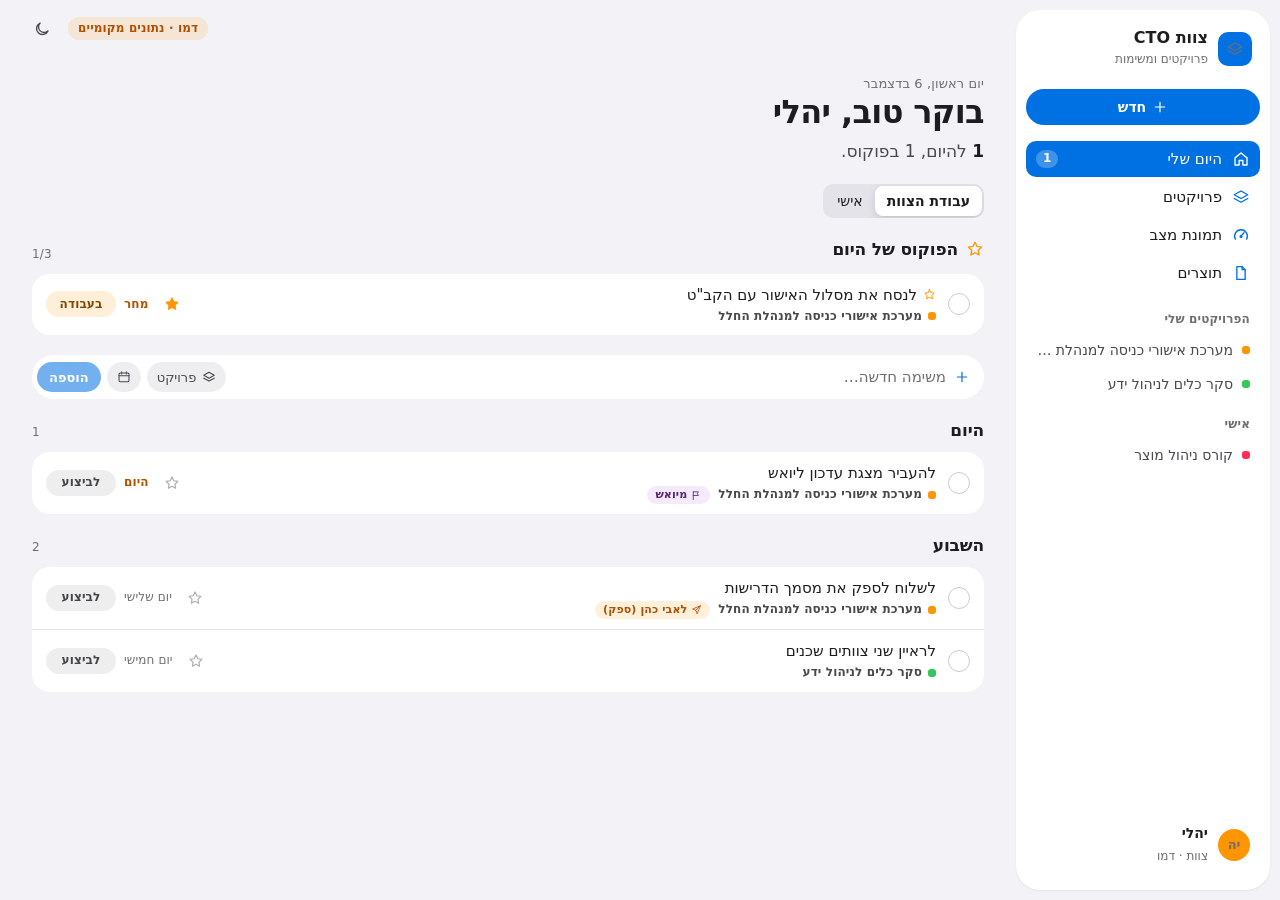
==== m/index.html @ 6bd9a93c "A manual version for the team at /m/: today, projects with an ID card, the commander's picture, outp" ====
<!doctype html>
<html lang="he" dir="rtl">
<head>
  <meta charset="utf-8" />
  <meta name="viewport" content="width=device-width, initial-scale=1, viewport-fit=cover" />
  <title>צוות CTO · פרויקטים</title>
  <meta name="description" content="ניהול הפרויקטים והמשימות של הצוות: היום שלי, תעודת זהות לכל פרויקט, תמונת מצב למפקד ותוצרים." />
  <meta name="theme-color" content="#f2f2f7" media="(prefers-color-scheme: light)" />
  <meta name="theme-color" content="#000000" media="(prefers-color-scheme: dark)" />
  <meta name="color-scheme" content="light dark" />
  <meta name="robots" content="noindex" />
  <script src="/app/theme.js"></script>
  <link rel="icon" href="/icons/icon.svg" type="image/svg+xml" />
  <link rel="stylesheet" href="/app/styles.css" />
  <link rel="stylesheet" href="/next/next.css" />
  <link rel="stylesheet" href="/m/m.css" />
  <script type="importmap">
    { "imports": { "preact": "/app/lib/preact.js", "preact/hooks": "/app/lib/hooks.js", "htm": "/app/lib/htm.js" } }
  </script>
</head>
<body>
  <div id="app"><div class="boot"><span class="spinner"></span>טוען…</div></div>
  <noscript>צריך להפעיל JavaScript.</noscript>
  <script type="module" src="/m/main.js"></script>
</body>
</html>
---- app/styles.css ----
/* Layout: a floating sidebar (RTL) and a content column on desktop; a large title, a glass tab bar and a + button on
   phones. Look and motion follow Apple's design principles (CLAUDE.md): the system font, grouped surfaces, glass for the
   chrome that content scrolls under, tinted status capsules, and springs from app/motion.js. */
:root {
  --bg: #f2f2f7;
  --surface: #ffffff;
  --surface-2: #f2f2f7;
  --well: #e8e8ed;
  --fill: rgba(118, 118, 128, 0.12);
  --fill-2: rgba(118, 118, 128, 0.2);
  --hover: rgba(118, 118, 128, 0.1);
  --press: rgba(118, 118, 128, 0.2);
  --line: rgba(60, 60, 67, 0.13);
  --line-strong: rgba(60, 60, 67, 0.26);
  --sep: rgba(60, 60, 67, 0.22);
  --fg: #1d1d1f;
  --fg-2: #48484d;
  --fg-3: #6e6e73;
  --accent: #0071e3;
  --accent-2: #0066cc;
  --accent-soft: rgba(0, 113, 227, 0.11);
  --on-accent: #ffffff;
  --thumb: #ffffff;
  --s-todo: #8e8e93;
  --s-progress: #ff9500;
  --s-waiting: #af52de;
  --s-blocked: #ff3b30;
  --s-done: #34c759;
  --p-high: #ff3b30;
  --p-medium: #ff9500;
  --p-low: #aeaeb2;
  --h-on: #34c759;
  --h-risk: #ff9500;
  --h-off: #ff3b30;
  --bad: #d70015;
  --bad-bg: rgba(255, 59, 48, 0.12);
  --warn: #b25000;
  --warn-bg: rgba(255, 149, 0, 0.14);
  --ok: #248a3d;
  --ok-bg: rgba(52, 199, 89, 0.14);
  --wait-bg: rgba(175, 82, 222, 0.12);
  --ink: 60%; /* how much of a status colour its text keeps on a light tint; the rest is black, for contrast */
  --glass: rgba(255, 255, 255, 0.72);
  --glass-thick: rgba(250, 250, 252, 0.9); /* menus and toasts: text sits on it, so it is thicker */
  --glass-edge: rgba(255, 255, 255, 0.7);
  --scrim-color: rgba(0, 0, 0, 0.3);
  --shadow-sm: 0 0.5px 1px rgba(0, 0, 0, 0.05), 0 1px 3px rgba(0, 0, 0, 0.04);
  --shadow: 0 1px 2px rgba(0, 0, 0, 0.04), 0 6px 20px rgba(0, 0, 0, 0.07);
  --shadow-lg: 0 18px 50px rgba(0, 0, 0, 0.18), 0 2px 8px rgba(0, 0, 0, 0.06);
  --r: 12px;
  --r-sm: 10px;
  --r-card: 18px;
  --r-sheet: 28px;
  --f-ui: system-ui, -apple-system, BlinkMacSystemFont, "Segoe UI", "Noto Sans Hebrew", "Arial Hebrew", Roboto, "Helvetica Neue", Arial, sans-serif;
  --f-display: var(--f-ui);
  /* Springs for CSS transitions no finger is holding: damping 1, response 0.3 (settles in 0.44s), and damping 0.72. */
  --spring: linear(0, 0.035, 0.116, 0.217, 0.324, 0.426, 0.52, 0.603, 0.675, 0.736, 0.786, 0.828, 0.863, 0.891, 0.913, 0.931, 0.946, 0.958, 0.967, 0.974, 0.98, 0.984, 0.988, 0.99, 0.993, 0.994, 0.996, 0.997, 0.997, 0.998, 0.998, 0.999, 1);
  --spring-bounce: linear(0, 0.026, 0.091, 0.181, 0.284, 0.392, 0.498, 0.597, 0.687, 0.765, 0.832, 0.888, 0.933, 0.968, 0.994, 1.013, 1.026, 1.034, 1.037, 1.038, 1.037, 1.035, 1.031, 1.027, 1.023, 1.019, 1.015, 1.012, 1.009, 1.006, 1.004, 1.002, 1.001, 1, 0.999, 0.999, 0.999, 0.999, 0.999, 0.999, 1);
  --side-w: 264px;
  --tab-h: 62px;
  color-scheme: light;
}
:root[data-theme="dark"] {
  --bg: #000000;
  --surface: #1c1c1e;
  --surface-2: #2c2c2e;
  --well: #121214;
  --fill: rgba(118, 118, 128, 0.24);
  --fill-2: rgba(118, 118, 128, 0.36);
  --hover: rgba(118, 118, 128, 0.18);
  --press: rgba(118, 118, 128, 0.32);
  --line: rgba(84, 84, 88, 0.4);
  --line-strong: rgba(84, 84, 88, 0.7);
  --sep: rgba(84, 84, 88, 0.6);
  --fg: #f5f5f7;
  --fg-2: #d1d1d6;
  --fg-3: #98989d;
  --accent: #0a84ff;
  --accent-2: #4da3ff;
  --accent-soft: rgba(10, 132, 255, 0.2);
  --on-accent: #ffffff;
  --thumb: #636366;
  --s-todo: #98989d;
  --s-progress: #ff9f0a;
  --s-waiting: #bf5af2;
  --s-blocked: #ff453a;
  --s-done: #30d158;
  --p-high: #ff453a;
  --p-medium: #ff9f0a;
  --p-low: #636366;
  --h-on: #30d158;
  --h-risk: #ff9f0a;
  --h-off: #ff453a;
  --bad: #ff6961;
  --bad-bg: rgba(255, 69, 58, 0.2);
  --warn: #ffb340;
  --warn-bg: rgba(255, 159, 10, 0.18);
  --ok: #30d158;
  --ok-bg: rgba(48, 209, 88, 0.16);
  --wait-bg: rgba(191, 90, 242, 0.2);
  --ink: 100%;
  --glass: rgba(36, 36, 38, 0.7);
  --glass-thick: rgba(44, 44, 46, 0.9);
  --glass-edge: rgba(255, 255, 255, 0.1);
  --scrim-color: rgba(0, 0, 0, 0.5);
  --shadow-sm: 0 1px 2px rgba(0, 0, 0, 0.5);
  --shadow: 0 1px 2px rgba(0, 0, 0, 0.5), 0 8px 24px rgba(0, 0, 0, 0.4);
  --shadow-lg: 0 18px 56px rgba(0, 0, 0, 0.6), 0 0 0 0.5px rgba(255, 255, 255, 0.1);
  color-scheme: dark;
}

* { box-sizing: border-box; }
html, body { margin: 0; }
html { -webkit-text-size-adjust: 100%; text-size-adjust: 100%; touch-action: manipulation; }
body {
  background: var(--bg);
  color: var(--fg);
  font-family: var(--f-ui);
  font-size: 0.9375rem;
  line-height: 1.47;
  -webkit-font-smoothing: antialiased;
  -moz-osx-font-smoothing: grayscale;
  -webkit-tap-highlight-color: transparent;
}
button, input, select, textarea { font: inherit; color: inherit; }
button { cursor: pointer; background: none; border: 0; padding: 0; }
button:disabled { cursor: default; opacity: 0.55; }
a { color: var(--accent); text-decoration: none; }
:focus-visible { outline: 3px solid color-mix(in srgb, var(--accent) 55%, transparent); outline-offset: 1px; }
/* Type: weight, size and leading as a set. Large text tracks tighter and sits on tighter leading. */
h1, h2, h3 { font-family: var(--f-display); margin: 0; text-wrap: balance; }
h1 { font-size: 2rem; font-weight: 700; line-height: 1.12; letter-spacing: -0.02em; }
h2 { font-size: 1.0625rem; font-weight: 600; line-height: 1.3; letter-spacing: -0.01em; }
h3 { font-size: 0.9375rem; font-weight: 600; line-height: 1.35; }
.ic { flex: none; }
.muted { color: var(--fg-3); }
.small { font-size: 0.75rem; }
.grow { flex: 1 1 auto; }
.sr { position: absolute; width: 1px; height: 1px; overflow: hidden; clip: rect(0 0 0 0); }
.link { color: var(--accent); font-size: 0.8125rem; font-weight: 500; }
@media (hover: hover) { .link:hover { text-decoration: underline; } }
.eyebrow { margin: 0 0 2px; color: var(--fg-3); font-size: 0.8125rem; }
.sub { margin: 4px 0 0; color: var(--fg-2); max-width: 62ch; }
.none { color: var(--fg-3); margin: 6px 0 14px; font-size: 0.875rem; }
.count { font-size: 0.75rem; font-weight: 600; color: var(--fg-3); background: var(--fill); border: 0; border-radius: 999px; padding: 0 8px; line-height: 20px; font-variant-numeric: tabular-nums; }
.dot { width: 9px; height: 9px; border-radius: 50%; display: inline-block; flex: none; }
.badge { font-size: 0.75rem; font-weight: 600; border-radius: 999px; padding: 1px 8px; white-space: nowrap; }
.badge.bad { color: var(--bad); background: var(--bad-bg); }
.badge.warn { color: var(--warn); background: var(--warn-bg); }
.chip { font-size: 0.75rem; border-radius: 20px; padding: 2px 10px; background: var(--accent-soft); color: var(--accent-2); font-weight: 500; }
.chip.warn { background: var(--bad-bg); color: var(--bad); }

/* buttons & inputs: capsules and filled fields rather than outlines */
.btn { display: inline-flex; align-items: center; justify-content: center; gap: 6px; min-height: 36px; padding: 0 16px; border-radius: 999px;
  border: 0; background: var(--fill); color: var(--fg); font-weight: 500; font-size: 0.875rem; white-space: nowrap; }
@media (hover: hover) { .btn:hover:not(:disabled) { background: var(--fill-2); } }
.btn.sm { min-height: 30px; padding: 0 12px; font-size: 0.8125rem; }
.btn.block { width: 100%; }
.btn-primary { background: var(--accent); color: var(--on-accent); font-weight: 600; }
@media (hover: hover) { .btn-primary:hover:not(:disabled) { background: color-mix(in srgb, var(--accent) 86%, black); } }
.btn.danger { color: var(--bad); }
.icon-btn { width: 36px; height: 36px; border-radius: 999px; display: inline-grid; place-items: center; color: var(--fg-2); position: relative; flex: none; }
@media (hover: hover) { .icon-btn:hover { background: var(--hover); color: var(--fg); } }
.icon-btn.sm { width: 26px; height: 26px; }
.input { width: 100%; height: 40px; border: 1px solid transparent; border-radius: var(--r-sm); background: var(--fill); padding: 0 12px;
  transition: background-color 0.2s, border-color 0.2s, box-shadow 0.2s; }
.input::placeholder { color: var(--fg-3); }
.input:focus { outline: none; background: var(--surface); border-color: var(--accent); box-shadow: 0 0 0 4px var(--accent-soft); }
select.input { padding-inline-end: 8px; }
.lbl { display: block; font-size: 0.8125rem; font-weight: 600; color: var(--fg-2); margin: 14px 0 6px; }
.form { display: flex; flex-direction: column; }
.form .input + .input { margin-top: 8px; }
.form-actions { display: flex; gap: 8px; margin-top: 18px; flex-wrap: wrap; }
.err { color: var(--bad); font-size: 0.875rem; margin: 10px 0 0; }

/* boot & auth */
.boot { min-height: 100vh; display: grid; place-items: center; color: var(--fg-3); gap: 12px; align-content: center; }
.spinner { width: 26px; height: 26px; border-radius: 50%; border: 3px solid var(--line); border-top-color: var(--accent); animation: spin 0.8s linear infinite; }
@keyframes spin { to { transform: rotate(360deg); } }
.auth { min-height: 100vh; display: grid; place-items: center; padding: 24px 16px; }
.auth-card { width: 100%; max-width: 440px; background: var(--surface); border: 0; border-radius: 26px; padding: 30px; box-shadow: var(--shadow); }
.auth-card h1 { font-size: 1.375rem; margin-top: 22px; }
.auth-card .btn.block { margin-top: 18px; height: 42px; }
.brand-lg { display: flex; gap: 12px; align-items: center; }
.brand-lg strong { display: block; font-family: var(--f-display); font-size: 1.125rem; }
.brand-lg span { color: var(--fg-3); font-size: 0.8125rem; }
.logo { display: inline-flex; flex: none; }
.pick-grid { display: grid; grid-template-columns: repeat(2, minmax(0, 1fr)); gap: 10px; margin-top: 18px; }
.pick { display: flex; flex-direction: column; align-items: center; gap: 6px; padding: 18px 10px; border: 1px solid transparent; border-radius: 18px; background: var(--fill); }
@media (hover: hover) { .pick:hover:not(:disabled) { border-color: var(--accent); background: var(--accent-soft); } }
.pick strong { font-size: 1rem; }
.pick span { color: var(--fg-3); font-size: 0.8125rem; }

/* avatar */
.avatar { display: inline-grid; place-items: center; border-radius: 50%; color: #fff; font-weight: 600; flex: none; line-height: 1; font-family: var(--f-display); }
.avatar[data-empty] { border: 1.5px dashed var(--line-strong); }

/* shell */
.shell { min-height: 100vh; display: grid; grid-template-columns: var(--side-w) minmax(0, 1fr); }
/* The sidebar floats as an inset panel, like a macOS sidebar; the selected row takes the accent. */
.sidebar { position: sticky; top: 10px; height: calc(100vh - 20px); margin: 10px; margin-inline-end: 0; overflow-y: auto; background: var(--surface);
  border-radius: 24px; box-shadow: var(--shadow-sm); display: flex; flex-direction: column; padding: 14px 10px; gap: 6px; scrollbar-width: none; }
.sidebar::-webkit-scrollbar { display: none; }
.brand { display: flex; gap: 10px; align-items: center; padding: 4px 8px 14px; }
.brand strong { display: block; font-family: var(--f-display); font-size: 1rem; line-height: 1.2; }
.brand span { font-size: 0.75rem; color: var(--fg-3); }
.new-task { margin-bottom: 10px; }
.side-nav { display: flex; flex-direction: column; gap: 2px; }
.side-link { display: flex; align-items: center; gap: 10px; padding: 7px 10px; border-radius: 10px; color: var(--fg); font-weight: 500; }
.side-link .ic { color: var(--accent); }
@media (hover: hover) { .side-link:hover { background: var(--hover); color: var(--fg); } }
.side-link.on { background: var(--accent); color: #fff; }
.side-link.on .ic { color: #fff; }
.side-link span:not(.side-count) { flex: 1; }
.side-count { font-size: 0.75rem; font-weight: 600; background: var(--fill); color: var(--fg-2); border-radius: 999px; padding: 0 7px; font-variant-numeric: tabular-nums; }
.side-link.on .side-count { background: rgba(255, 255, 255, 0.24); color: #fff; }
.side-projects { margin-top: 14px; display: flex; flex-direction: column; gap: 1px; min-height: 0; }
.side-sub { font-size: 0.75rem; font-weight: 600; color: var(--fg-3); padding: 0 10px 4px; letter-spacing: 0.02em; }
.side-proj { display: flex; align-items: center; gap: 9px; padding: 6px 10px; border-radius: 10px; color: var(--fg-2); font-size: 0.875rem; }
.side-proj span { overflow: hidden; text-overflow: ellipsis; white-space: nowrap; }
.side-proj i { width: 8px; height: 8px; border-radius: 3px; flex: none; }
@media (hover: hover) { .side-proj:hover { background: var(--hover); } }
.side-proj.on { background: var(--fill); color: var(--fg); font-weight: 600; }
.side-me { margin-top: auto; display: flex; align-items: center; gap: 10px; padding: 10px; border-radius: var(--r-card); text-align: start; }
@media (hover: hover) { .side-me:hover { background: var(--hover); } }
.side-me div { flex: 1; min-width: 0; }
.side-me strong { display: block; font-size: 0.875rem; }
.side-me span { font-size: 0.75rem; color: var(--fg-3); }
.main { min-width: 0; display: flex; flex-direction: column; }
/* The top bar is clear at the top of a page and turns to glass once content scrolls under it (main.js sets data-scroll). */
.topbar { position: sticky; top: 0; z-index: 20; display: flex; align-items: center; gap: 8px; height: 58px; padding: 0 24px;
  background: transparent; border-bottom: 0.5px solid transparent; transition: background-color 0.25s, border-color 0.25s; }
html[data-scroll="1"] .topbar, html[data-scroll="2"] .topbar { background: var(--glass); -webkit-backdrop-filter: blur(24px) saturate(180%); backdrop-filter: blur(24px) saturate(180%); border-bottom-color: var(--sep); }
.topbar-title { display: none; align-items: center; gap: 8px; font-family: var(--f-display); font-weight: 600; font-size: 1.0625rem; letter-spacing: -0.01em; }
.search-trigger { display: inline-flex; align-items: center; gap: 8px; height: 36px; width: min(340px, 40vw); padding: 0 12px; border-radius: 10px;
  border: 0; background: var(--fill); color: var(--fg-3); font-size: 0.875rem; }
@media (hover: hover) { .search-trigger:hover { background: var(--fill-2); } }
.bell-n { position: absolute; top: 3px; inset-inline-start: 3px; min-width: 17px; height: 17px; border-radius: 9px; background: var(--s-blocked); color: #fff; font-size: 0.6875rem; font-weight: 700; display: grid; place-items: center; padding: 0 4px; }
.mobile-only { display: none; }
#content { min-width: 0; }
.tabbar, .fab { display: none; }

.page { padding: 8px 32px 72px; max-width: 1240px; width: 100%; margin: 0 auto; display: flex; flex-direction: column; gap: 20px; }
.page-head { display: flex; align-items: flex-end; justify-content: space-between; gap: 16px; flex-wrap: wrap; padding-top: 8px; }
.head-stats { display: flex; gap: 16px; color: var(--fg-2); font-size: 0.875rem; flex-wrap: wrap; }
.head-stats b { font-family: var(--f-display); font-size: 1.0625rem; color: var(--fg); font-variant-numeric: tabular-nums; }
.head-stats .bad b, .head-stats .bad { color: var(--bad); }

/* cards */
.card { background: var(--surface); border: 0; border-radius: var(--r-card); padding: 16px 18px; min-width: 0; }
.card-head { display: flex; align-items: center; justify-content: space-between; margin-bottom: 12px; gap: 8px; }

/* overview */
.kpis { display: grid; grid-template-columns: repeat(4, minmax(0, 1fr)); gap: 12px; }
.kpi { background: var(--surface); border: 0; border-radius: var(--r-card); padding: 14px 16px; display: flex; flex-direction: column; align-items: flex-start; text-align: start; gap: 2px; }
@media (hover: hover) { button.kpi:hover { border-color: var(--line-strong); } }
.kpi-n { font-family: var(--f-display); font-size: 2rem; font-weight: 600; line-height: 1.1; font-variant-numeric: tabular-nums; }
.kpi-l { color: var(--fg-2); font-size: 0.875rem; }
.kpi.bad .kpi-n { color: var(--bad); }
.kpi.warn .kpi-n { color: var(--warn); }
.kpi.ok .kpi-n { color: var(--ok); }
.ov-grid { display: grid; grid-template-columns: repeat(2, minmax(0, 1fr)); gap: 14px; }
.span-2 { grid-column: span 2; }
.load-list { display: flex; flex-direction: column; gap: 4px; }
.load-row { display: flex; gap: 12px; align-items: center; padding: 8px; border-radius: var(--r); color: inherit; }
@media (hover: hover) { .load-row:hover { background: var(--hover); } }
.load-main { flex: 1; min-width: 0; display: flex; flex-direction: column; gap: 6px; }
.load-top { display: flex; gap: 8px; align-items: baseline; flex-wrap: wrap; }
.load-top .muted { font-size: 0.8125rem; }
.load-n { font-family: var(--f-display); font-weight: 600; font-variant-numeric: tabular-nums; min-width: 22px; text-align: end; }
.stack { display: flex; height: 8px; border-radius: 4px; overflow: hidden; background: var(--surface-2); min-width: 6px; gap: 2px; }
.stack i { display: block; height: 100%; }
.mini-list, .activity, .notifs, .search-res { list-style: none; margin: 0; padding: 0; }
.mini-row { width: 100%; display: grid; grid-template-columns: auto minmax(0, 1fr) auto; grid-template-areas: "dot title days" ". meta meta"; column-gap: 10px; row-gap: 1px; align-items: center; text-align: start; padding: 8px; border-radius: var(--r); }
@media (hover: hover) { .mini-row:hover { background: var(--hover); } }
.mini-row .dot { grid-area: dot; }
.mini-title { grid-area: title; font-weight: 500; overflow: hidden; text-overflow: ellipsis; white-space: nowrap; }
.mini-meta { grid-area: meta; font-size: 0.8125rem; color: var(--fg-3); overflow: hidden; text-overflow: ellipsis; white-space: nowrap; }
.days { grid-area: days; font-size: 0.75rem; font-weight: 600; color: var(--fg-3); white-space: nowrap; font-variant-numeric: tabular-nums; }
.days.bad { color: var(--bad); }
.proj-table { display: flex; flex-direction: column; }
.proj-row { display: grid; grid-template-columns: minmax(160px, 1.4fr) auto minmax(120px, 1fr) auto minmax(0, 1.4fr) auto; gap: 14px; align-items: center; padding: 10px 8px; border-radius: var(--r); color: inherit; border-bottom: 1px solid var(--line); }
.proj-row:last-child { border-bottom: 0; }
@media (hover: hover) { .proj-row:hover { background: var(--hover); } }
.proj-name { display: flex; align-items: center; gap: 8px; font-weight: 500; min-width: 0; }
.proj-name i { width: 10px; height: 10px; border-radius: 3px; flex: none; }
.proj-prog { display: flex; align-items: center; gap: 8px; font-size: 0.8125rem; font-variant-numeric: tabular-nums; }
.proj-prog .progress { flex: 1; }
.proj-flags { display: flex; gap: 6px; }
.proj-note { font-size: 0.8125rem; overflow: hidden; text-overflow: ellipsis; white-space: nowrap; min-width: 0; }
.proj-date { font-size: 0.8125rem; white-space: nowrap; }
.act-row { width: 100%; display: flex; gap: 8px; align-items: baseline; text-align: start; padding: 7px 8px; border-radius: var(--r-sm); font-size: 0.875rem; }
@media (hover: hover) { .act-row:hover { background: var(--hover); } }
.act-who { font-weight: 600; white-space: nowrap; }
.act-what { flex: 1; min-width: 0; color: var(--fg-2); overflow: hidden; text-overflow: ellipsis; white-space: nowrap; }
.act-what b { color: var(--fg); font-weight: 500; }
.act-time { font-size: 0.75rem; color: var(--fg-3); white-space: nowrap; }
.st { color: color-mix(in oklab, var(--c) var(--ink), black); font-weight: 600; }

/* status pill & controls */
.pill { background: color-mix(in srgb, var(--c) 15%, transparent); color: color-mix(in oklab, var(--c) var(--ink), black); border-radius: 999px; height: 28px; min-width: 88px; padding: 0 12px; font-weight: 600; font-size: 0.8125rem; white-space: nowrap; flex: none; }
@media (hover: hover) { .pill:hover { background: color-mix(in srgb, var(--c) 24%, transparent); } }
.pill.sm { height: 24px; min-width: 0; font-size: 0.75rem; padding: 0 8px; }
.pill.lg { height: 32px; min-width: 110px; font-size: 0.875rem; }
.owner-btn { display: inline-flex; align-items: center; gap: 6px; padding: 3px 6px 3px 8px; border-radius: 20px; max-width: 150px; }
@media (hover: hover) { .owner-btn:hover { background: var(--hover); } }
.owner-name { font-size: 0.8125rem; overflow: hidden; text-overflow: ellipsis; white-space: nowrap; }
.trow .owner-name, .kcard .owner-name { display: none; }
.prio { display: inline-flex; align-items: center; gap: 5px; padding: 4px 6px; border-radius: 8px; font-size: 0.8125rem; color: var(--fg-2); }
@media (hover: hover) { .prio:hover { background: var(--hover); } }
.prio-high .ic { color: var(--p-high); }
.prio-medium .ic { color: var(--p-medium); }
.prio-low .ic { color: var(--p-low); }
.star { width: 28px; height: 28px; display: inline-grid; place-items: center; border-radius: 6px; color: var(--line-strong); }
@media (hover: hover) { .star:hover { background: var(--hover); color: var(--fg-3); } }
.star.on { color: #e8a400; }
.star.on .ic { fill: #f5b700; }
.due { position: relative; display: inline-flex; align-items: center; gap: 5px; font-size: 0.8125rem; color: var(--fg-2); padding: 4px 6px; border-radius: 6px; white-space: nowrap; cursor: pointer; }
@media (hover: hover) { .due:hover { background: var(--hover); } }
.due.empty { color: var(--fg-3); }
.due.overdue { color: var(--bad); font-weight: 600; }
.due input { position: absolute; inset: 0; opacity: 0; width: 100%; height: 100%; cursor: pointer; border: 0; padding: 0; }
.due input::-webkit-calendar-picker-indicator { position: absolute; inset: 0; width: 100%; height: 100%; opacity: 0; cursor: pointer; }
.proj-chip { display: inline-flex; align-items: center; gap: 6px; font-size: 0.75rem; color: var(--fg-2); background: var(--fill); border: 0; border-radius: 999px; padding: 0 7px; max-width: 220px; overflow: hidden; text-overflow: ellipsis; white-space: nowrap; }
.proj-chip i { width: 7px; height: 7px; border-radius: 2px; flex: none; }
.health { display: inline-flex; align-items: center; gap: 6px; font-size: 0.8125rem; font-weight: 600; color: color-mix(in oklab, var(--c) var(--ink), black); background: color-mix(in srgb, var(--c) 12%, transparent); border-radius: 20px; padding: 2px 10px 2px 10px; white-space: nowrap; }
.health:disabled { opacity: 1; cursor: inherit; }
.health i { width: 8px; height: 8px; border-radius: 50%; background: var(--c); }
.progress { height: 6px; background: var(--fill); border-radius: 999px; overflow: hidden; min-width: 60px; }
.progress div { height: 100%; background: var(--s-done); border-radius: 999px; transition: width 0.44s var(--spring); }

/* task rows */
.rows { display: flex; flex-direction: column; background: var(--surface); border: 0; border-radius: 14px; overflow: hidden; }
.trow { display: flex; align-items: center; gap: 12px; padding: 9px 12px; border-bottom: 1px solid var(--line); cursor: pointer; }
.trow:last-child { border-bottom: 0; }
@media (hover: hover) { .trow:hover { background: var(--surface-2); } }
.trow.is-done .trow-title { color: var(--fg-3); text-decoration: line-through; }
.is-pending { opacity: 0.6; }
.trow-main { flex: 1; min-width: 0; }
.trow-title { font-weight: 500; overflow: hidden; text-overflow: ellipsis; display: flex; gap: 6px; align-items: center; }
.trow-meta { display: flex; gap: 8px; align-items: center; flex-wrap: wrap; margin-top: 2px; }
.trow-meta:empty { display: none; }
.meta-item { display: inline-flex; align-items: center; gap: 4px; font-size: 0.75rem; color: var(--fg-3); }
.trow-side { display: flex; align-items: center; gap: 2px; flex: none; }

/* mine groups */
.group { display: flex; flex-direction: column; gap: 8px; }
.group-head { display: flex; align-items: center; gap: 8px; text-align: start; padding: 2px 0; }
.group-head .rot, .pgroup-head .rot { transform: rotate(90deg); }
.group-hint { font-size: 0.8125rem; color: var(--fg-3); }
.tone-bad h2 { color: var(--bad); }
.tone-wait .rows { border-color: color-mix(in srgb, var(--s-waiting) 40%, var(--line)); }
.tone-wait h2 { color: color-mix(in oklab, var(--s-waiting) var(--ink), black); }
.tone-focus h2 { color: #b07d00; }

/* quick add */
.quickadd { background: var(--surface); border: 1px solid transparent; border-radius: var(--r-card); padding: 6px 8px 6px 6px; box-shadow: var(--shadow-sm); }
.quickadd:focus-within { border-color: var(--accent); box-shadow: 0 0 0 3px var(--accent-soft); }
.qa-row { display: flex; align-items: center; gap: 8px; }
.qa-plus { color: var(--fg-3); margin-inline-start: 6px; }
.qa-row input { flex: 1; min-width: 0; border: 0; background: transparent; height: 36px; outline: none; font-size: 0.9375rem; }
.qa-chips, .qa-hint { display: flex; gap: 6px; flex-wrap: wrap; padding: 2px 32px 4px 6px; }
.qa-hint { font-size: 0.75rem; color: var(--fg-3); }
.qa-chips:empty { display: none; }

/* team board & kanban */
.board, .kanban { display: grid; grid-auto-flow: column; grid-auto-columns: minmax(210px, 1fr); gap: 12px; overflow-x: auto; padding-bottom: 8px; align-items: start; }
.col, .kcol { background: var(--well); border: 0; border-radius: var(--r-card); padding: 10px; display: flex; flex-direction: column; gap: 8px; min-width: 0; }
.col-head { display: flex; align-items: center; gap: 10px; padding: 4px 4px 2px; }
.col-who { flex: 1; min-width: 0; display: flex; flex-direction: column; line-height: 1.25; }
.col-who .muted { font-size: 0.75rem; }
.col-flags { display: flex; gap: 6px; padding: 0 4px; }
.col-body, .kcol-body { display: flex; flex-direction: column; gap: 8px; }
.col-empty { margin: 4px; color: var(--fg-3); font-size: 0.8125rem; }
.col-add-btn { display: flex; align-items: center; gap: 6px; color: var(--fg-3); font-size: 0.8125rem; padding: 6px 8px; border-radius: var(--r-sm); }
@media (hover: hover) { .col-add-btn:hover { background: var(--hover); color: var(--fg); } }
.kcard { position: relative; background: var(--surface); border: 1px solid transparent; border-radius: 14px; padding: 10px 10px 8px; box-shadow: var(--shadow-sm); cursor: pointer; display: flex; flex-direction: column; gap: 6px; }
@media (hover: hover) { .kcard:hover { border-color: var(--line-strong); } }
.kcard.overdue { --bar: var(--bad); }
.kcard-title { font-weight: 500; font-size: 0.875rem; line-height: 1.4; overflow-wrap: anywhere; }
.kcard-meta { display: flex; align-items: center; gap: 4px; flex-wrap: wrap; }
.kcard-proj { display: flex; }
.kcol-name::before { content: ''; width: 8px; height: 8px; border-radius: 50%; background: var(--c); }
.kcol.over { background: var(--accent-soft); }
.kcol-head { display: flex; align-items: center; justify-content: space-between; padding: 2px 4px; }
.kcol-name { display: inline-flex; align-items: center; gap: 6px; font-weight: 600; color: color-mix(in oklab, var(--c) var(--ink), black); }

/* projects */
.proj-grid { display: grid; grid-template-columns: repeat(auto-fill, minmax(300px, 1fr)); gap: 14px; }
.pcard { background: var(--surface); border: 0; border-radius: var(--r-card); padding: 16px; color: inherit; display: flex; flex-direction: column; gap: 12px; }
@media (hover: hover) { .pcard:hover { border-color: var(--line-strong); box-shadow: var(--shadow); } }
.pcard-top { display: flex; align-items: center; gap: 10px; }
.pcard-icon { width: 34px; height: 34px; border-radius: 9px; color: #fff; display: grid; place-items: center; font-family: var(--f-display); font-weight: 600; font-size: 1rem; flex: none; }
.pcard-icon.lg { width: 46px; height: 46px; font-size: 1.3125rem; border-radius: 14px; }
.pcard-name { flex: 1; min-width: 0; display: flex; flex-direction: column; line-height: 1.3; }
.pcard-name strong { font-size: 0.9375rem; }
.pcard-name .muted { font-size: 0.75rem; }
.pcard-note { margin: 0; color: var(--fg-2); font-size: 0.875rem; }
.pcard-prog { display: flex; align-items: center; gap: 10px; font-size: 0.8125rem; color: var(--fg-2); font-variant-numeric: tabular-nums; }
.pcard-prog .progress { flex: 1; }
.pcard-foot { display: flex; align-items: center; gap: 8px; flex-wrap: wrap; font-size: 0.8125rem; }
.pcard-owner { display: inline-flex; align-items: center; gap: 6px; color: var(--fg-2); }
.back { display: inline-flex; align-items: center; gap: 4px; color: var(--fg-3); font-size: 0.875rem; margin-top: 4px; align-self: flex-start; }
@media (hover: hover) { .back:hover { color: var(--fg); } }
.proj-head { display: flex; gap: 14px; align-items: flex-start; }
.proj-head-main { flex: 1; min-width: 0; display: flex; flex-direction: column; gap: 2px; }
.inline-text { text-align: start; border-radius: 6px; padding: 2px 6px; margin-inline-start: -6px; max-width: 100%; overflow-wrap: anywhere; }
@media (hover: hover) { .inline-text:hover { background: var(--hover); } }
.inline-text.h1, .inline-input.h1 { font-family: var(--f-display); font-size: 1.5rem; font-weight: 600; }
.inline-text.desc { color: var(--fg-2); }
.inline-input { border: 1px solid var(--accent); border-radius: 6px; background: var(--surface); padding: 2px 6px; width: 100%; outline: none; }
.proj-facts { display: flex; flex-wrap: wrap; gap: 8px 22px; align-items: center; background: var(--surface); border: 0; border-radius: 14px; padding: 10px 14px; }
.fact { display: flex; align-items: center; gap: 8px; min-width: 0; }
.fact.wide { flex: 1 1 260px; }
.fact-l { font-size: 0.75rem; color: var(--fg-3); }
.fact-prog { display: flex; align-items: center; gap: 8px; font-size: 0.8125rem; font-variant-numeric: tabular-nums; }
.fact-prog .progress { width: 110px; }
.view-bar { display: flex; align-items: center; justify-content: space-between; gap: 12px; flex-wrap: wrap; font-size: 0.875rem; }
/* Segmented control: the raised thumb slides to the chosen segment (useThumb in app/motion.js). */
.seg { position: relative; display: inline-flex; background: var(--fill); border-radius: 10px; padding: 2px; gap: 0; }
.seg-thumb { position: absolute; top: 2px; bottom: 2px; left: 0; width: 0; border-radius: 8px; background: var(--thumb); box-shadow: 0 3px 8px rgba(0, 0, 0, 0.12), 0 1px 1px rgba(0, 0, 0, 0.04); pointer-events: none; }
.seg button { position: relative; z-index: 1; display: inline-flex; align-items: center; gap: 6px; height: 30px; padding: 0 12px; border-radius: 8px; color: var(--fg); font-size: 0.875rem; font-weight: 500; white-space: nowrap; transition: opacity 0.2s; }
.seg button.on { font-weight: 600; }
.seg button:active { opacity: 0.55; transition-duration: 0s; }
.ptable { display: flex; flex-direction: column; gap: 16px; }
.pgroup { display: flex; flex-direction: column; gap: 6px; }
.pgroup-head { display: flex; align-items: center; gap: 8px; color: color-mix(in oklab, var(--c) var(--ink), black); }
.pgroup-name { font-family: var(--f-display); font-weight: 600; font-size: 0.9375rem; }
.tbl { position: relative; --bar: var(--c); background: var(--surface); border: 0; border-radius: 14px; overflow: hidden; }
.tr { display: grid; grid-template-columns: minmax(200px, 1fr) 150px 120px 120px 110px 40px; align-items: center; gap: 8px; padding: 6px 12px; border-bottom: 1px solid var(--line); min-height: 46px; cursor: pointer; }
.tr:last-child { border-bottom: 0; }
@media (hover: hover) { .tr:hover:not(.th):not(.add-row) { background: var(--surface-2); } }
.tr.th { font-size: 0.75rem; color: var(--fg-3); min-height: 34px; cursor: default; background: var(--surface-2); }
.td-title { font-weight: 500; overflow: hidden; text-overflow: ellipsis; display: flex; gap: 8px; align-items: center; min-width: 0; }
.sub-count { font-size: 0.75rem; color: var(--fg-3); font-weight: 400; }
.tr.add-btn { width: 100%; display: flex; gap: 6px; color: var(--fg-3); font-size: 0.875rem; text-align: start; }
@media (hover: hover) { .tr.add-btn:hover { color: var(--fg); background: var(--surface-2); } }
.tr.add-row { display: block; cursor: default; }
.tr.add-row .quickadd { box-shadow: none; }
.tbl .pill { width: 100%; }

/* blockers */
.bsec { display: flex; flex-direction: column; gap: 10px; }
.bsec h2 { display: flex; align-items: center; gap: 8px; }
.bgrid { display: grid; grid-template-columns: repeat(auto-fill, minmax(280px, 1fr)); gap: 12px; }
.bcard { background: var(--surface); border: 0; border-radius: 14px; padding: 14px; display: flex; flex-direction: column; gap: 8px; cursor: pointer; }
@media (hover: hover) { .bcard:hover { border-color: var(--line-strong); box-shadow: var(--shadow); } }
.bcard-top { display: flex; justify-content: space-between; align-items: center; }
.bcard-title { font-family: var(--f-ui); font-size: 0.9375rem; font-weight: 600; }
.bcard-reason { margin: 0; font-size: 0.875rem; color: var(--fg-2); }
.bcard-who { display: flex; align-items: center; gap: 8px; flex-wrap: wrap; font-size: 0.8125rem; }
.bcard-who > span { display: inline-flex; align-items: center; gap: 6px; }
.arrow { color: var(--fg-3); }
.bcard-foot { display: flex; align-items: center; justify-content: space-between; gap: 8px; margin-top: 2px; }
.orow { display: flex; align-items: center; gap: 10px; padding: 9px 12px; border-bottom: 1px solid var(--line); cursor: pointer; }
.orow:last-child { border-bottom: 0; }
@media (hover: hover) { .orow:hover { background: var(--surface-2); } }
.orow-title { flex: 1; min-width: 0; font-weight: 500; overflow: hidden; text-overflow: ellipsis; white-space: nowrap; }
.orow-who { display: inline-flex; align-items: center; gap: 6px; font-size: 0.8125rem; color: var(--fg-2); }

/* empty */
.empty { display: flex; flex-direction: column; align-items: center; text-align: center; gap: 6px; padding: 28px 16px; color: var(--fg-3); }
.empty strong { color: var(--fg-2); font-size: 0.9375rem; }
.empty p { margin: 0; font-size: 0.875rem; max-width: 46ch; }

/* Layers (app/motion.js moves them, and dims the scrim with --scrim). The drawer floats beside the content on wide
   screens and is a sheet on phones. */
.drawer-wrap { position: fixed; inset: 0; z-index: 40; }
.drawer-wrap::before, .overlay::before { content: ''; position: fixed; inset: 0; background: var(--scrim-color); opacity: var(--scrim, 1); }
.drawer { position: absolute; top: 10px; bottom: 10px; inset-inline-end: 10px; width: min(520px, calc(100% - 20px)); background: var(--surface); border-radius: 26px;
  box-shadow: var(--shadow-lg); display: flex; flex-direction: column; overflow: hidden; }
.drawer-head { display: flex; align-items: center; gap: 6px; padding: 12px 14px; border-bottom: 0.5px solid var(--sep); }
.drawer-head .icon-btn, .modal-head .icon-btn { width: 32px; height: 32px; background: var(--fill); color: var(--fg-2); }
.drawer-body { overflow-y: auto; padding: 16px 20px 40px; display: flex; flex-direction: column; gap: 18px; overscroll-behavior: contain; }
.drawer-body > * { flex-shrink: 0; } /* a sheet shorter than its content scrolls; its parts keep their height */
.grabber { display: none; }
.dragging, .dragging * { -webkit-user-select: none; user-select: none; }
.title-input { width: 100%; border: 0; resize: none; background: transparent; font-family: var(--f-display); font-size: 1.375rem; font-weight: 700; line-height: 1.3; letter-spacing: -0.015em; padding: 4px 6px; margin-inline-start: -6px; border-radius: 8px; overflow: hidden; }
@media (hover: hover) { .title-input:hover { background: var(--surface-2); } }
.title-input:focus { outline: 2px solid var(--accent); background: var(--surface); }
.blocker-box { background: color-mix(in srgb, var(--s-blocked) 7%, var(--surface)); border: 1px solid color-mix(in srgb, var(--s-blocked) 30%, var(--line)); border-radius: 14px; padding: 12px; display: flex; flex-direction: column; gap: 8px; }
.blocker-head { display: flex; align-items: center; gap: 6px; font-weight: 600; color: var(--bad); }
.fields { display: flex; flex-direction: column; gap: 2px; }
.field-row { display: flex; align-items: center; gap: 10px; min-height: 38px; }
.field-label { width: 88px; flex: none; font-size: 0.8125rem; color: var(--fg-3); }
.field-btn { display: inline-flex; align-items: center; gap: 8px; padding: 4px 8px; border-radius: 6px; text-align: start; }
@media (hover: hover) { .field-btn:hover { background: var(--hover); } }
.field-hint { font-size: 0.75rem; color: var(--fg-3); }
.field-text { width: 100%; border: 1px solid transparent; border-radius: 10px; background: var(--fill); padding: 8px 10px; resize: none; overflow: hidden; line-height: 1.5; }
.field-text:focus { outline: none; background: var(--surface); border-color: var(--accent); box-shadow: 0 0 0 4px var(--accent-soft); }
/* An iOS switch: green when on, the knob springs across. */
.toggle { width: 46px; height: 28px; border-radius: 999px; background: var(--fill-2); position: relative; flex: none; transition: background-color 0.3s; }
.toggle span { position: absolute; top: 2px; inset-inline-start: 2px; width: 24px; height: 24px; border-radius: 50%; background: #fff;
  box-shadow: 0 2px 6px rgba(0, 0, 0, 0.16), 0 0 0 0.5px rgba(0, 0, 0, 0.04); transition: transform 0.44s var(--spring); }
.toggle.on { background: var(--s-done); }
.toggle.on span { transform: translateX(-18px); }
[dir="ltr"] .toggle.on span { transform: translateX(18px); }
.dsec { display: flex; flex-direction: column; gap: 8px; }
.dsec h3 { display: flex; align-items: center; gap: 8px; color: var(--fg-2); }
.checklist { list-style: none; margin: 0; padding: 0; display: flex; flex-direction: column; }
.checklist li { display: flex; align-items: center; gap: 10px; padding: 5px 2px; border-radius: 6px; }
@media (hover: hover) { .checklist li:hover { background: var(--surface-2); } }
.checklist li span { flex: 1; min-width: 0; overflow-wrap: anywhere; }
.checklist li.done span { color: var(--fg-3); text-decoration: line-through; }
.cbox { position: relative; width: 22px; height: 22px; border-radius: 50%; border: 1.5px solid var(--line-strong); display: grid; place-items: center; color: #fff; flex: none; transition: background-color 0.2s, border-color 0.2s; }
.checklist li.done .cbox { background: var(--s-done); border-color: var(--s-done); }
.inline-add { display: flex; align-items: center; gap: 8px; color: var(--fg-3); padding: 2px; }
.inline-add input { flex: 1; border: 0; background: transparent; height: 32px; outline: none; }
.comments { list-style: none; margin: 0; padding: 0; display: flex; flex-direction: column; gap: 12px; }
.comments li { display: flex; gap: 10px; }
.comments li > div { flex: 1; min-width: 0; }
.c-head { display: flex; gap: 8px; align-items: baseline; font-size: 0.8125rem; }
.c-head span { color: var(--fg-3); font-size: 0.75rem; }
.c-body { white-space: pre-wrap; overflow-wrap: anywhere; font-size: 0.875rem; }
.comment-form { display: flex; gap: 8px; }
.comment-form input { flex: 1; min-width: 0; height: 36px; border: 1px solid transparent; border-radius: 999px; padding: 0 14px; background: var(--fill); }
.comment-form input:focus { outline: none; background: var(--surface); border-color: var(--accent); box-shadow: 0 0 0 4px var(--accent-soft); }
.history { list-style: none; margin: 0; padding: 0; display: flex; flex-direction: column; gap: 4px; font-size: 0.8125rem; }
.history li { display: flex; justify-content: space-between; gap: 10px; }
.meta-foot { font-size: 0.75rem; color: var(--fg-3); margin: 0; }

/* menu */
.menu-backdrop { position: fixed; inset: 0; z-index: 60; }
.menu { position: fixed; background: var(--glass-thick); -webkit-backdrop-filter: blur(30px) saturate(180%); backdrop-filter: blur(30px) saturate(180%); border: 0.5px solid var(--glass-edge);
  border-radius: 14px; box-shadow: var(--shadow-lg); padding: 6px; overflow-y: auto; }
.menu-item { width: 100%; display: flex; align-items: center; gap: 10px; min-height: 36px; padding: 4px 10px; border-radius: 8px; text-align: start; font-size: 0.875rem; }
.menu-item:hover, .menu-item:focus-visible { background: var(--hover); }
.menu-item.sel { font-weight: 600; }
.menu-item.danger { color: var(--bad); }
.menu-label { flex: 1; min-width: 0; overflow: hidden; text-overflow: ellipsis; white-space: nowrap; }
.menu-check { color: var(--accent); }
.swatch { width: 16px; height: 16px; border-radius: 5px; flex: none; }

/* modal */
.overlay { position: fixed; inset: 0; z-index: 50; display: grid; place-items: start center; padding: 10vh 16px 16px; overflow-y: auto; }
.modal { position: relative; width: 100%; max-width: 540px; background: var(--surface); border-radius: 24px; box-shadow: var(--shadow-lg); display: flex; flex-direction: column; max-height: 80vh; }
.modal.wide { max-width: 740px; }
.modal-head { display: flex; align-items: center; justify-content: space-between; gap: 10px; padding: 16px 18px 6px 14px; }
.modal-head h2 { font-size: 1.1875rem; font-weight: 700; letter-spacing: -0.012em; }
.modal-body { padding: 4px 20px 20px; overflow-y: auto; overscroll-behavior: contain; }
/* An alert stays a small centred card on every screen. */
.overlay.alert { place-items: center; padding: 24px; }
.modal.guard { max-width: 380px; text-align: center; }
.modal.guard .modal-head { justify-content: center; padding-top: 22px; }
.modal.guard .form-actions { flex-direction: column; }
.modal.guard .form-actions .btn { width: 100%; white-space: normal; }
.notif-actions { display: flex; justify-content: flex-end; margin-bottom: 6px; }
.notif { width: 100%; display: flex; gap: 10px; align-items: baseline; text-align: start; padding: 9px 8px; border-radius: 8px; font-size: 0.875rem; }
@media (hover: hover) { .notif:hover { background: var(--hover); } }
.notif-dot { width: 8px; height: 8px; border-radius: 50%; flex: none; background: transparent; transform: translateY(-1px); }
.notif.unread .notif-dot { background: var(--accent); }
.notif-text { flex: 1; min-width: 0; color: var(--fg-2); }
.notif.unread .notif-text { color: var(--fg); }
.notif .muted { font-size: 0.75rem; white-space: nowrap; }
.search-res { margin-top: 10px; display: flex; flex-direction: column; }
.sres { width: 100%; display: flex; align-items: center; gap: 10px; padding: 9px 8px; border-radius: 8px; color: inherit; text-align: start; font-size: 0.875rem; }
@media (hover: hover) { .sres:hover { background: var(--hover); } }
.set-sec { padding: 12px 0; border-bottom: 1px solid var(--line); display: flex; flex-direction: column; gap: 8px; }
.set-sec:last-child { border-bottom: 0; }
.set-sec h3 { color: var(--fg-2); }
.set-sec p { margin: 0; font-size: 0.875rem; }
.set-me { display: flex; align-items: center; gap: 10px; }
.set-me div { flex: 1; display: flex; flex-direction: column; line-height: 1.3; }

/* toasts: glass that rises above the content */
.toasts { position: fixed; z-index: 70; inset-inline: 0; bottom: 24px; display: flex; flex-direction: column; align-items: center; gap: 8px; pointer-events: none; padding: 0 16px; }
.toast { pointer-events: auto; display: flex; align-items: center; gap: 12px; background: var(--glass-thick); -webkit-backdrop-filter: blur(30px) saturate(180%); backdrop-filter: blur(30px) saturate(180%);
  border: 0.5px solid var(--glass-edge); color: var(--fg); padding-block: 8px; padding-inline: 18px 8px; border-radius: 22px; box-shadow: var(--shadow-lg); font-size: 0.875rem; font-weight: 500; max-width: 520px; }
.toast.error { color: var(--bad); }
.toast button { color: var(--accent-2); font-weight: 600; }
.toast .toast-x { color: var(--fg-3); display: grid; place-items: center; width: 26px; height: 26px; border-radius: 50%; background: var(--fill); flex: none; }

/* shared bits added with the interview answers */
.head-actions { display: flex; align-items: center; gap: 8px; flex-wrap: wrap; }
.link.sm { font-size: 0.75rem; align-self: flex-start; }
.form-2 { display: grid; grid-template-columns: 1fr 1fr; gap: 10px; }

/* daily stand-up */
.daily-sum { display: flex; flex-wrap: wrap; gap: 8px 20px; color: var(--fg-2); font-size: 0.875rem; }
.daily-sum b { font-family: var(--f-display); font-size: 1.25rem; color: var(--fg); margin-inline-end: 4px; font-variant-numeric: tabular-nums; }
.daily-sum .warn b { color: var(--warn); }
.dgrid { display: grid; grid-template-columns: repeat(auto-fill, minmax(min(100%, 520px), 1fr)); gap: 14px; align-items: start; }
.dcard { background: var(--surface); border: 0; border-radius: var(--r-card); padding: 14px 16px; display: flex; flex-direction: column; gap: 12px; min-width: 0; }
.dcard.big { padding: 20px 22px; }
.dcard-head { display: flex; align-items: center; gap: 10px; }
.dcard-who { display: flex; flex-direction: column; line-height: 1.25; flex: 1; min-width: 0; }
.dcard-who strong { font-size: 1rem; }
.dcard.big .dcard-who strong { font-size: 1.25rem; }
.dcard-sum { display: flex; gap: 6px; flex-wrap: wrap; }
.dparts { display: grid; grid-template-columns: minmax(0, 1fr); gap: 10px; }
.dcard.big .dparts { grid-template-columns: repeat(3, minmax(0, 1fr)); gap: 16px; }
.dpart { border-inline-start: 3px solid var(--c, var(--line)); padding-inline-start: 10px; display: flex; flex-direction: column; gap: 6px; min-width: 0; }
.dpart.t-done { --c: var(--s-done); }
.dpart.t-today { --c: var(--s-progress); }
.dpart.t-stuck { --c: var(--s-blocked); }
.dpart h3 { display: flex; align-items: center; gap: 6px; font-size: 0.8125rem; font-weight: 600; color: var(--fg-2); margin: 0; }
.dpart h3 .ic { color: color-mix(in oklab, var(--c) var(--ink), black); }
.dempty { margin: 0; color: var(--fg-3); font-size: 0.8125rem; }
.dlist { list-style: none; margin: 0; padding: 0; display: flex; flex-direction: column; gap: 2px; }
.ditem { display: flex; align-items: center; gap: 8px; padding: 5px 6px; border-radius: 8px; cursor: pointer; min-width: 0; }
@media (hover: hover) { .ditem:hover { background: var(--hover); } }
.ditem .pill { flex: none; }
.ditem-title { flex: 1; min-width: 0; font-size: 0.875rem; display: flex; flex-direction: column; overflow-wrap: anywhere; }
.ditem.is-done .ditem-title { color: var(--fg-2); }
.ditem-reason { font-size: 0.75rem; color: var(--fg-3); }
.ditem-owner { display: inline-flex; align-items: center; gap: 4px; font-size: 0.75rem; color: var(--fg-2); white-space: nowrap; }
.dwait { display: flex; flex-direction: column; gap: 4px; background: var(--wait-bg); border-radius: 10px; padding: 8px 10px; font-size: 0.8125rem; font-weight: 600; color: color-mix(in oklab, var(--s-waiting) var(--ink), black); }
.dwait > .ic { display: none; }
.daily-ctl { display: flex; align-items: center; gap: 8px; flex-wrap: wrap; }
.dtimer { font-family: var(--f-display); font-size: 1.375rem; font-weight: 600; font-variant-numeric: tabular-nums; color: var(--fg-2); min-width: 64px; text-align: center; }
.dtimer.over { color: var(--warn); }

/* project timeline */
.timeline { padding: 12px 14px; overflow-x: auto; }
.tl-grid { min-width: 640px; display: flex; flex-direction: column; }
.tl-head, .tl-row { display: grid; grid-template-columns: 210px minmax(0, 1fr); align-items: center; gap: 12px; }
.tl-head { height: 26px; color: var(--fg-3); font-size: 0.75rem; }
.tl-row { min-height: 44px; border-top: 1px solid var(--line); color: inherit; }
@media (hover: hover) { .tl-row:hover { background: var(--surface-2); } }
.tl-name { display: flex; align-items: center; gap: 8px; font-weight: 500; font-size: 0.875rem; min-width: 0; overflow: hidden; text-overflow: ellipsis; white-space: nowrap; padding-inline-start: 4px; }
.tl-name i { width: 9px; height: 9px; border-radius: 50%; flex: none; }
.tl-track { position: relative; height: 100%; min-height: 26px; }
.tl-week { position: absolute; top: 4px; transform: translateX(50%); white-space: nowrap; }
.tl-line { position: absolute; top: 0; bottom: 0; width: 1px; background: var(--line); }
.tl-today { position: absolute; top: 0; bottom: 0; width: 2px; background: var(--bad); opacity: 0.7; z-index: 1; }
.tl-bar { position: absolute; top: 50%; transform: translateY(-50%); height: 24px; border-radius: 7px; overflow: hidden; z-index: 2;
  background: color-mix(in srgb, var(--pc) 28%, var(--surface)); border: 1px solid color-mix(in srgb, var(--pc) 55%, transparent); }
.tl-fill { position: absolute; inset-block: 0; inset-inline-start: 0; background: var(--pc); opacity: 0.85; }
.tl-label { position: relative; z-index: 1; display: block; padding-inline: 8px; font-size: 0.75rem; font-weight: 600; line-height: 22px; color: var(--fg); white-space: nowrap; }
.tl-undated { margin: 10px 0 0; font-size: 0.8125rem; }
.tl-undated a { color: var(--accent); }

/* comments: links, mentions, suggestions */
.c-body a, .note-links a { color: var(--accent); text-decoration: underline; text-underline-offset: 2px; overflow-wrap: anywhere; }
.mention { color: var(--accent); font-weight: 600; background: var(--accent-soft); border-radius: 4px; padding: 0 3px; }
.note-links { display: flex; flex-wrap: wrap; gap: 6px 12px; margin-top: 6px; font-size: 0.8125rem; }
.note-links a { display: inline-flex; align-items: center; gap: 4px; }
.mention-wrap { position: relative; flex: 1; min-width: 0; display: flex; }
.mention-wrap input { flex: 1; min-width: 0; }
.mention-menu { position: absolute; bottom: calc(100% + 6px); inset-inline-start: 0; z-index: 5; list-style: none; margin: 0; padding: 4px; min-width: 180px;
  background: var(--surface); border: 1px solid var(--line); border-radius: 10px; box-shadow: var(--shadow); }
.mention-menu button { width: 100%; display: flex; align-items: center; gap: 8px; padding: 6px 8px; border-radius: 7px; font-size: 0.875rem; text-align: start; }
@media (hover: hover) { .mention-menu button.sel, .mention-menu button:hover { background: var(--hover); } }

/* weekly report */
.report-text { width: 100%; min-height: 320px; resize: vertical; border: 1px solid transparent; border-radius: var(--r-sm); background: var(--fill);
  padding: 12px; font: 0.875rem/1.6 var(--f-ui); color: var(--fg); white-space: pre-wrap; }
.form-actions a.btn { text-decoration: none; }

/* phones & small tablets */
@media (max-width: 900px) {
  .shell { grid-template-columns: minmax(0, 1fr); }
  .sidebar, .search-trigger { display: none; }
  .mobile-only { display: inline-grid; }
  /* The large title leads the page; once it scrolls away a compact one appears in the bar. */
  .topbar { padding: 0 8px; padding-top: env(safe-area-inset-top, 0px); height: calc(52px + env(safe-area-inset-top, 0px)); }
  /* Centered and clear of the buttons on both sides (they take 136px at the trailing end), cut short if it is long. */
  .topbar-title { display: block; position: absolute; inset-inline: 136px; bottom: 0; height: 52px; line-height: 52px; text-align: center;
    white-space: nowrap; overflow: hidden; text-overflow: ellipsis; pointer-events: none;
    opacity: 0; transform: translateY(6px); transition: opacity 0.2s, transform 0.44s var(--spring); }
  .topbar-title .logo { display: none; }
  html[data-scroll="2"] .topbar-title { opacity: 1; transform: none; }
  .topbar > .badge { transition: opacity 0.2s; }
  html[data-scroll="2"] .topbar > .badge { opacity: 0; }
  .page { padding: 4px 16px calc(var(--tab-h) + 48px + env(safe-area-inset-bottom, 0px)); gap: 18px; }
  h1 { font-size: 1.875rem; }
  /* A floating glass tab bar, with the + button as its own circle at the trailing end. */
  .tabbar { display: flex; position: fixed; z-index: 30; bottom: calc(10px + env(safe-area-inset-bottom, 0px)); inset-inline-start: 12px; inset-inline-end: calc(20px + var(--tab-h));
    height: var(--tab-h); padding: 4px; border-radius: 999px; background: var(--glass); -webkit-backdrop-filter: blur(24px) saturate(180%); backdrop-filter: blur(24px) saturate(180%);
    border: 0.5px solid var(--glass-edge); box-shadow: 0 8px 28px rgba(0, 0, 0, 0.14); }
  .tab { flex: 1; min-width: 0; display: flex; flex-direction: column; align-items: center; justify-content: center; gap: 1px; color: var(--fg); font-size: 0.625rem; font-weight: 600; border-radius: 999px; }
  .tab.on { color: var(--accent); background: var(--fill); }
  .tab-ic { position: relative; display: inline-flex; }
  .tab-n { position: absolute; top: -5px; inset-inline-start: -10px; min-width: 17px; height: 17px; border-radius: 9px; background: var(--s-blocked); color: #fff; font-size: 0.625rem; font-weight: 700; display: grid; place-items: center; padding: 0 4px; }
  .fab { display: grid; place-items: center; position: fixed; z-index: 31; inset-inline-end: 12px; bottom: calc(10px + env(safe-area-inset-bottom, 0px)); width: var(--tab-h); height: var(--tab-h); border-radius: 50%;
    background: var(--accent); color: var(--on-accent); box-shadow: 0 8px 24px color-mix(in srgb, var(--accent) 38%, transparent); }
  .kpis { grid-template-columns: repeat(2, minmax(0, 1fr)); gap: 10px; }
  .kpi-n { font-size: 1.75rem; }
  .ov-grid { grid-template-columns: minmax(0, 1fr); }
  .span-2 { grid-column: auto; }
  .card { padding: 14px; }
  .proj-row { grid-template-columns: minmax(0, 1fr) auto; gap: 6px 10px; }
  .proj-prog { grid-column: 1 / -1; }
  .proj-note, .proj-date, .proj-flags:empty { display: none; }
  .trow { flex-wrap: wrap; gap: 8px 10px; padding: 10px 12px; }
  .trow-main { flex-basis: calc(100% - 110px); }
  .trow-side { width: 100%; justify-content: flex-start; padding-inline-start: 0; }
  .trow .pill { min-width: 84px; }
  .board, .kanban { grid-auto-columns: 86%; scroll-snap-type: x mandatory; margin-inline: -16px; padding-inline: 16px; scroll-padding-inline: 16px; }
  .col, .kcol { scroll-snap-align: start; }
  .tr { grid-template-columns: minmax(0, 1fr) auto; grid-template-areas: "title title" "owner status" "due prio"; row-gap: 4px; padding: 10px 12px; }
  .tr > span:nth-child(1) { grid-area: title; }
  .tr > span:nth-child(2) { grid-area: owner; }
  .tr > span:nth-child(3) { grid-area: status; }
  .tr > span:nth-child(4) { grid-area: due; }
  .tr > span:nth-child(5) { grid-area: prio; justify-self: end; display: flex; align-items: center; }
  .tr > span:nth-child(6) { position: absolute; }
  .tr { position: relative; }
  .tr.th { display: none; }
  .tbl .pill { width: auto; }
  .proj-facts { gap: 8px 16px; }
  /* Sheets: from the bottom edge, with a grabber; drag down to close (app/motion.js). */
  .drawer { top: calc(env(safe-area-inset-top, 0px) + 10px); bottom: 0; inset-inline: 0; width: 100%; border-radius: var(--r-sheet) var(--r-sheet) 0 0; }
  .drawer-body { padding: 12px 16px calc(40px + env(safe-area-inset-bottom, 0px)); }
  .overlay { place-items: end center; padding: 0; overflow: hidden; }
  .modal { max-width: none; border-radius: var(--r-sheet) var(--r-sheet) 0 0; max-height: calc(100vh - 44px); max-height: calc(100dvh - env(safe-area-inset-top, 0px) - 10px); padding-bottom: env(safe-area-inset-bottom, 0px); }
  .overlay.alert .modal { border-radius: 22px; max-width: 340px; padding-bottom: 0; }
  .grabber { display: block; width: 36px; height: 5px; border-radius: 3px; background: var(--fill-2); margin: 6px auto 0; flex: none; }
  .grabber, .modal-head, .drawer-head { touch-action: none; }
  .menu-item { min-height: 44px; }
  .toasts { bottom: calc(var(--tab-h) + 22px + env(safe-area-inset-bottom, 0px)); }
  .bgrid { grid-template-columns: minmax(0, 1fr); }
  .proj-grid { grid-template-columns: minmax(0, 1fr); }
  .dcard.big .dparts { grid-template-columns: minmax(0, 1fr); }
  .daily-ctl { width: 100%; }
  .daily-ctl .btn-primary { flex: 1; }
  .tl-head, .tl-row { grid-template-columns: 130px minmax(0, 1fr); }
  .head-actions { width: 100%; }
}
@media (prefers-reduced-motion: reduce) {
  /* Gentler, not nothing: colour and opacity still change; nothing slides, scales or bounces. Springs in app/motion.js cross-fade. */
  *, *::before, *::after { animation-duration: 0.01ms !important; animation-iteration-count: 1 !important; transition-property: opacity, color, background-color, border-color, box-shadow !important; }
}

/* ===================== the new model (spec, phase A) ===================== */
:root {
  --s-review: #30b0c7;
  --claude: #5856d6;
  --claude-soft: rgba(88, 86, 214, 0.1);
  --gate: #c93400;
}
:root[data-theme="dark"] {
  --s-review: #40c8e0; --claude: #7d7aff; --claude-soft: rgba(94, 92, 230, 0.2); --gate: #ff9f0a;
}

/* shared bits */
.section-head { display: flex; align-items: center; gap: 8px; flex-wrap: wrap; }
.section-head h2 { display: inline-flex; align-items: center; gap: 6px; }
.section-head h2 .ic { color: var(--fg-3); }
.seg-n { font-size: 0.6875rem; font-weight: 700; background: var(--accent-soft); color: var(--accent-2); border-radius: 10px; padding: 0 6px; line-height: 17px; font-variant-numeric: tabular-nums; }
.btn.ghost { border-color: transparent; background: transparent; color: var(--fg-2); }
@media (hover: hover) { .btn.ghost:hover:not(:disabled) { background: var(--hover); } }
.btn.on { background: var(--accent-soft); border-color: color-mix(in srgb, var(--accent) 40%, var(--line)); color: var(--accent-2); }
.btn.armed, .btn.danger.armed { background: var(--bad); border-color: var(--bad); color: #fff; }
.badge.ok { color: var(--ok); background: var(--ok-bg); }
.side-count.bad, .tab-n.bad { background: var(--bad); color: #fff; border-color: transparent; }
.hint { font-size: 0.75rem; color: var(--fg-3); margin: 4px 0 0; }
.hint-inline { align-self: center; }
.hint-box { display: flex; gap: 8px; align-items: flex-start; background: var(--accent-soft); color: var(--fg-2); border-radius: 10px; padding: 10px 12px; font-size: 0.8125rem; margin: 14px 0 0; }
.hint-box .ic { color: var(--accent); margin-top: 2px; }
.input.area { height: auto; padding: 8px 12px; resize: vertical; line-height: 1.5; }
.input.date { width: auto; }
.check-row { display: flex; gap: 10px; align-items: flex-start; margin-top: 14px; font-size: 0.875rem; color: var(--fg-2); cursor: pointer; }
.check-row input { width: 18px; height: 18px; margin-top: 2px; accent-color: var(--accent); flex: none; }
.more-fields, .add-opt { display: inline-flex; align-items: center; gap: 4px; margin-top: 10px; align-self: flex-start; }
.fixed-who { margin: 0; min-height: 40px; display: flex; align-items: center; padding: 0 12px; border: 1px dashed var(--line-strong); border-radius: var(--r-sm); color: var(--fg-2); font-size: 0.875rem; }
.blms-note { display: flex; align-items: center; gap: 6px; margin: 12px 0 0; font-size: 0.75rem; color: var(--fg-3); }
.blms-note .ic { color: var(--ok); }
.age { display: inline-flex; align-items: center; gap: 4px; font-size: 0.75rem; font-weight: 500; color: var(--fg-3); white-space: nowrap; font-variant-numeric: tabular-nums; }
.age-warn { color: var(--warn); }
.age-bad { color: var(--bad); font-weight: 600; }
.due-chip { font-size: 0.75rem; font-weight: 500; color: var(--fg-2); background: var(--surface-2); border: 1px solid var(--line); border-radius: 6px; padding: 0 7px; line-height: 20px; white-space: nowrap; }
.due-chip.soon { color: var(--warn); background: var(--warn-bg); border-color: transparent; }
.due-chip.late { color: var(--bad); background: var(--bad-bg); border-color: transparent; font-weight: 600; }
.due-chip.none { color: var(--fg-3); }
.late-text { color: var(--bad); font-weight: 600; }
.flag-chip { display: inline-flex; align-items: center; gap: 3px; font-size: 0.6875rem; font-weight: 600; color: var(--bad); background: var(--bad-bg); border-radius: 5px; padding: 0 6px; line-height: 18px; white-space: nowrap; }
.flag-bar { display: flex; align-items: center; gap: 8px; flex-wrap: wrap; background: var(--bad-bg); color: var(--bad); border-radius: 10px; padding: 8px 12px; font-size: 0.8125rem; font-weight: 500; }
.flag-bar .btn:not(.danger) { color: var(--fg); }

/* Claude and human work */
.claude-mark { display: inline-grid; place-items: center; color: color-mix(in oklab, var(--claude) var(--ink), black); }
.owner-btn.is-claude { background: var(--claude-soft); }
.claude-chip { display: inline-flex; align-items: center; gap: 4px; font-size: 0.75rem; font-weight: 600; color: color-mix(in oklab, var(--claude) var(--ink), black); background: var(--claude-soft); border-radius: 6px; padding: 0 7px; line-height: 20px; white-space: nowrap; }
.claude-ic { color: color-mix(in oklab, var(--claude) var(--ink), black); margin-inline-end: 4px; vertical-align: -2px; }
.claude-inline { display: inline-flex; align-items: center; gap: 3px; font-size: 0.6875rem; font-weight: 600; color: color-mix(in oklab, var(--claude) var(--ink), black); }
.htype-chip { display: inline-flex; align-items: center; gap: 4px; font-size: 0.75rem; color: var(--fg-2); background: var(--surface-2); border: 1px solid var(--line); border-radius: 6px; padding: 0 7px; line-height: 18px; }
.kcard.is-claude { --bar: var(--claude); }
.kcard .owner-btn { padding: 2px; }
.tone-claude > .group > .group-head h2, .group.tone-claude .group-head h2 { color: color-mix(in oklab, var(--claude) var(--ink), black); }
.tone-claude .rows { border-color: color-mix(in srgb, var(--claude) 30%, var(--line)); }

/* decision kinds and project stages */
.kind-chip { display: inline-flex; align-items: center; gap: 4px; font-size: 0.75rem; font-weight: 600; border-radius: 6px; padding: 0 7px; line-height: 20px; color: color-mix(in oklab, var(--kc) var(--ink), black); background: color-mix(in srgb, var(--kc) 12%, transparent); white-space: nowrap; }
.k-direction { --kc: var(--accent); }
.k-approval { --kc: var(--s-done); }
.k-gate { --kc: var(--gate); }
.k-priority { --kc: var(--s-waiting); }
.stage-chip { display: inline-flex; align-items: center; gap: 4px; font-size: 0.75rem; font-weight: 600; border-radius: 20px; padding: 2px 10px; white-space: nowrap; color: color-mix(in oklab, var(--sc) var(--ink), black); background: color-mix(in srgb, var(--sc) 12%, transparent); }
.s-proposed { --sc: var(--accent); }
.s-active { --sc: var(--s-done); }
.s-stopped { --sc: var(--fg-3); }
.s-classified { --sc: var(--fg-2); }
.s-stop-ask { --sc: var(--warn); }

/* the decision card */
.dc-grid { display: grid; grid-template-columns: repeat(auto-fill, minmax(min(100%, 360px), 1fr)); gap: 12px; align-items: start; }
.dc { position: relative; --bar: var(--accent); background: var(--surface); border: 0; border-radius: var(--r-card); padding: 12px 14px; display: flex; flex-direction: column; gap: 8px; min-width: 0; }
.dc.is-decided { --bar: var(--s-done); }
.dc.is-cancelled { --bar: var(--line-strong); }
.dc-top { display: flex; align-items: flex-start; gap: 6px; }
.dc-chips { display: flex; align-items: center; gap: 6px; flex-wrap: wrap; flex: 1; min-width: 0; }
.dc-title { font-family: var(--f-ui); font-size: 1rem; font-weight: 600; line-height: 1.4; overflow-wrap: anywhere; }
.dc.compact .dc-title { font-size: 0.9375rem; }
.dc-context { margin: 0; font-size: 0.875rem; color: var(--fg-2); white-space: pre-wrap; overflow-wrap: anywhere; }
.dc-options { display: flex; flex-direction: column; gap: 6px; }
.dc-opt { display: flex; flex-direction: column; align-items: flex-start; justify-content: center; gap: 1px; min-height: 44px; text-align: start; padding: 8px 12px; border: 1px solid var(--line-strong); border-radius: 10px; background: var(--surface); }
@media (hover: hover) { .dc-opt:hover { border-color: var(--accent); background: var(--accent-soft); } }
.dc-opt.rec { border-color: color-mix(in srgb, var(--accent) 50%, var(--line-strong)); }
.dc-opt.on { border-color: var(--accent); background: var(--accent-soft); box-shadow: inset 0 0 0 1px var(--accent); }
.dc-opt.other { border-style: dashed; color: var(--fg-2); }
.dc-opt-label { display: flex; align-items: center; gap: 8px; font-weight: 600; font-size: 0.875rem; }
.dc-opt-note { font-size: 0.8125rem; color: var(--fg-3); }
.rec-badge { font-size: 0.6875rem; font-weight: 700; color: var(--accent-2); background: var(--accent-soft); border-radius: 5px; padding: 0 6px; line-height: 18px; }
.dc-opt.on .rec-badge { background: var(--surface); }
.dc-reason, .dc-unblocks { margin: 0; font-size: 0.8125rem; color: var(--fg-2); }
.dc-unblocks { display: flex; gap: 6px; align-items: flex-start; }
.dc-unblocks .ic { color: var(--fg-3); margin-top: 2px; }
.dc-confirm { display: flex; flex-direction: column; gap: 8px; background: var(--surface-2); border-radius: 10px; padding: 10px; }
.dc-confirm .input + .input { margin-top: 0; }
.dc-confirm-actions { display: flex; gap: 8px; flex-wrap: wrap; }
.dc-note { margin: 0; font-size: 0.75rem; color: var(--warn); }
.dc-foot { display: flex; align-items: center; gap: 6px; flex-wrap: wrap; font-size: 0.8125rem; color: var(--fg-2); border-top: 1px solid var(--line); padding-top: 8px; }
.dc-result { display: flex; gap: 8px; align-items: flex-start; background: var(--ok-bg); border-radius: 10px; padding: 8px 10px; font-size: 0.875rem; }
.dc-result > .ic { color: var(--ok); margin-top: 3px; }
.dc-result.cancelled { background: var(--surface-2); color: var(--fg-2); }
.dc-result.cancelled > .ic { color: var(--fg-3); }
.dc-rationale { margin: 2px 0; color: var(--fg-2); font-size: 0.8125rem; }
.dv-history { margin-top: 14px; }
.act-row.static { cursor: default; }
@media (hover: hover) { .act-row.static:hover { background: none; } }

/* forms: decision kinds, "חדש", options, chips */
.kind-pick, .type-pick { display: grid; grid-template-columns: repeat(2, minmax(0, 1fr)); gap: 8px; }
.type-pick { grid-template-columns: repeat(3, minmax(0, 1fr)); margin-bottom: 6px; }
.kind-opt, .type-opt { display: flex; flex-direction: column; align-items: flex-start; gap: 2px; text-align: start; padding: 9px 12px; border: 1px solid var(--line); border-radius: 10px; background: var(--surface-2); min-width: 0; }
.kind-opt b, .type-opt b { font-size: 0.875rem; font-weight: 600; }
.kind-opt span, .type-opt span { font-size: 0.75rem; color: var(--fg-3); }
@media (hover: hover) { .kind-opt:hover, .type-opt:hover { border-color: var(--line-strong); } }
.kind-opt.on, .type-opt.on { border-color: var(--accent); background: var(--accent-soft); }
.type-opt .ic { color: var(--accent); margin-bottom: 2px; }
.opt-edit { display: flex; flex-direction: column; gap: 6px; }
.opt-row { display: grid; grid-template-columns: minmax(0, 1fr) minmax(0, 1.2fr) auto auto; gap: 6px; align-items: center; }
.opt-row .input { height: 36px; }
.form .opt-row .input + .input { margin-top: 0; }
.rec-toggle { height: 30px; padding: 0 10px; border-radius: 15px; font-size: 0.75rem; font-weight: 600; border: 1px solid var(--line-strong); color: var(--fg-3); }
.rec-toggle.on { background: var(--accent); border-color: var(--accent); color: var(--on-accent); }
.chips-pick { display: flex; flex-wrap: wrap; gap: 6px; }
.pick-chip { display: inline-flex; align-items: center; gap: 6px; height: 32px; padding: 0 12px; border-radius: 16px; border: 1px solid var(--line-strong); font-size: 0.8125rem; color: var(--fg-2); background: var(--surface); }
@media (hover: hover) { .pick-chip:hover { border-color: var(--accent); } }
.pick-chip.on { background: var(--accent-soft); border-color: var(--accent); color: var(--accent-2); font-weight: 600; }

/* decision log */
.dlog-row { width: 100%; display: flex; align-items: center; gap: 12px; padding: 10px 12px; border-bottom: 1px solid var(--line); text-align: start; }
.dlog-row:last-child { border-bottom: 0; }
@media (hover: hover) { .dlog-row:hover { background: var(--surface-2); } }
.dlog-date { width: 40px; flex: none; font-size: 0.75rem; color: var(--fg-3); font-variant-numeric: tabular-nums; }
.dlog-main { flex: 1; min-width: 0; display: flex; flex-direction: column; }
.dlog-title { font-weight: 500; overflow: hidden; text-overflow: ellipsis; white-space: nowrap; }
.dlog-meta { font-size: 0.8125rem; color: var(--fg-2); overflow: hidden; text-overflow: ellipsis; white-space: nowrap; }
.dlog-side { display: flex; align-items: center; gap: 8px; flex: none; }

/* "מה מחכה לי" */
.who-switch { display: inline-flex; align-items: center; gap: 6px; height: 36px; padding: 0 10px; border: 1px solid var(--line); border-radius: 18px; background: var(--surface); font-size: 0.875rem; }
@media (hover: hover) { .who-switch:hover { border-color: var(--line-strong); } }
.queue { display: flex; flex-direction: column; gap: 14px; }
.qpart { display: flex; flex-direction: column; gap: 8px; }
.qpart-head { display: flex; align-items: center; gap: 6px; font-size: 0.8125rem; font-weight: 600; color: var(--fg-2); }
.qpart-head .ic { color: var(--accent); }
.qlist { display: grid; grid-template-columns: repeat(auto-fill, minmax(min(100%, 360px), 1fr)); gap: 12px; align-items: start; }
.qcard { position: relative; --bar: var(--qc, var(--line-strong)); background: var(--surface); border: 0; border-radius: var(--r-card); padding: 12px 14px; display: flex; flex-direction: column; gap: 8px; min-width: 0; }
.qcard.q-review { --qc: var(--s-review); }
.qcard.q-assignment { --qc: var(--s-progress); }
.qcard.q-unblock { --qc: var(--s-blocked); }
.qcard.q-commitment { --qc: var(--gate); }
.qcard.late { background: color-mix(in srgb, var(--bad-bg) 45%, var(--surface)); }
/* A kind or status color as a short bar inside the leading edge, clear of the rounded corners. */
.qcard::before, .dc::before, .tbl::before, .kcard.overdue::before, .kcard.is-claude::before { content: ''; position: absolute; inset-block: 14px; inset-inline-start: 0;
  width: 4px; border-start-end-radius: 4px; border-end-end-radius: 4px; background: var(--bar); pointer-events: none; }
.kcard.overdue::before, .kcard.is-claude::before { inset-block: 10px; width: 3px; }
.qc-top { display: flex; align-items: center; gap: 6px; flex-wrap: wrap; }
.qc-type { display: inline-flex; align-items: center; gap: 5px; font-size: 0.75rem; font-weight: 600; color: color-mix(in oklab, var(--qc) var(--ink), black); }
.qc-title { font-size: 0.9375rem; font-weight: 600; text-align: start; line-height: 1.4; overflow-wrap: anywhere; }
@media (hover: hover) { .qc-title:hover { color: var(--accent); } }
.qc-line { margin: 0; font-size: 0.8125rem; color: var(--fg-2); overflow-wrap: anywhere; }
.qc-line.warn { display: flex; gap: 6px; align-items: flex-start; color: var(--warn); }
.qc-line.warn .ic { margin-top: 2px; }
.qc-line.clamp { display: -webkit-box; -webkit-line-clamp: 2; -webkit-box-orient: vertical; overflow: hidden; }
.qc-who { display: flex; align-items: center; gap: 6px; margin: 0; font-size: 0.8125rem; color: var(--fg-2); }
.qc-actions { display: flex; gap: 6px; flex-wrap: wrap; }
.qc-return { display: flex; gap: 6px; flex-wrap: wrap; }
.qc-return .input { flex: 1 1 200px; height: 34px; }
.since { border-color: color-mix(in srgb, var(--accent) 30%, var(--line)); }
.since .card-head { justify-content: flex-start; }
.since .card-head h2 { display: inline-flex; align-items: center; gap: 6px; }
.since-stats { display: flex; flex-wrap: wrap; gap: 6px 16px; font-size: 0.8125rem; color: var(--fg-2); margin-bottom: 6px; }
.since-stats b { font-family: var(--f-display); font-size: 1.0625rem; color: var(--fg); margin-inline-end: 3px; }
.wo-row { width: 100%; display: flex; align-items: center; gap: 10px; padding: 9px 12px; border-bottom: 1px solid var(--line); text-align: start; }
.wo-row:last-child { border-bottom: 0; }
@media (hover: hover) { .wo-row:hover { background: var(--surface-2); } }
.wo-ic { width: 24px; display: grid; place-items: center; color: var(--fg-3); flex: none; }
.wo-main { flex: 1; min-width: 0; display: flex; flex-direction: column; }
.wo-title { font-weight: 500; overflow: hidden; text-overflow: ellipsis; white-space: nowrap; }
.wo-what { font-size: 0.75rem; color: var(--fg-3); }
.my-work { display: flex; flex-direction: column; gap: 12px; }

/* external commitments */
.csec { display: flex; flex-direction: column; gap: 8px; }
.crow { display: flex; align-items: center; gap: 12px; padding: 10px 12px; border-bottom: 1px solid var(--line); cursor: pointer; }
.crow:last-child { border-bottom: 0; }
@media (hover: hover) { .crow:hover { background: var(--surface-2); } }
.crow.is-done .crow-title { color: var(--fg-3); text-decoration: line-through; }
.crow-main { flex: 1; min-width: 0; }
.crow-title { font-weight: 500; display: flex; align-items: center; gap: 6px; overflow-wrap: anywhere; }
.crow-meta { display: flex; align-items: center; gap: 8px; flex-wrap: wrap; margin-top: 2px; font-size: 0.8125rem; }
.cp { color: var(--fg-2); }
.crow-side { display: flex; align-items: center; gap: 8px; flex: none; }
.cbox.round { border-radius: 50%; width: 22px; height: 22px; }
.cbox.on { background: var(--s-done); border-color: var(--s-done); }
.ce-hist { margin: 12px 0 0; }

/* what rose, and one line per project (team and command views) */
.cmd-sec { display: flex; flex-direction: column; gap: 10px; }
.rise, .plines { list-style: none; margin: 0; padding: 0; display: flex; flex-direction: column; background: var(--surface); border: 0; border-radius: 14px; overflow: hidden; }
.card .rise, .card .plines { border: 0; border-radius: 0; margin: 0 -8px; background: none; }
.rise li + li, .pline + .pline { border-top: 1px solid var(--line); }
.rise-row { width: 100%; display: flex; align-items: center; gap: 12px; padding: 10px 12px; text-align: start; }
@media (hover: hover) { .rise-row:hover { background: var(--surface-2); } }
.rise-ic { width: 30px; height: 30px; border-radius: 9px; display: grid; place-items: center; flex: none; color: var(--rc, var(--fg-2)); background: color-mix(in srgb, var(--rc, var(--fg-3)) 12%, transparent); }
.r-decision { --rc: var(--accent); }
.r-stuck { --rc: var(--s-blocked); }
.r-review { --rc: var(--s-review); }
.r-commitment { --rc: var(--gate); }
.r-project { --rc: var(--h-risk); }
.rise-main { flex: 1; min-width: 0; display: flex; flex-direction: column; }
.rise-title { font-weight: 500; overflow: hidden; text-overflow: ellipsis; white-space: nowrap; }
.rise-why { font-size: 0.8125rem; color: var(--fg-2); }
.rise-side { display: flex; align-items: center; gap: 8px; flex: none; }
.pline { display: flex; align-items: center; gap: 12px; padding: 10px 12px; }
.pline.st-proposed { background: color-mix(in srgb, var(--accent-soft) 55%, transparent); }
.pline.st-stopped { opacity: 0.75; }
.pline-main { flex: 1; min-width: 0; display: flex; flex-direction: column; color: inherit; }
@media (hover: hover) { .pline-main:hover .pline-name { color: var(--accent); } }
.pline-name { display: flex; align-items: center; gap: 8px; font-weight: 600; }
.pline-name i { width: 10px; height: 10px; border-radius: 3px; flex: none; }
.pline-text { font-size: 0.8125rem; color: var(--fg-2); display: -webkit-box; -webkit-line-clamp: 2; -webkit-box-orient: vertical; overflow: hidden; }
.pline-side { display: flex; align-items: center; gap: 8px; flex: none; flex-wrap: wrap; justify-content: flex-end; }
details.stopped { margin-top: 4px; }
details.stopped summary { cursor: pointer; color: var(--fg-3); font-size: 0.875rem; padding: 4px 0; }
details.stopped[open] summary { margin-bottom: 8px; }
.card.flagged { border-color: color-mix(in srgb, var(--bad) 35%, var(--line)); }
.card.flagged h2 { display: inline-flex; align-items: center; gap: 6px; color: var(--bad); }
.flag-list { list-style: none; margin: 8px 0 0; padding: 0; display: flex; flex-direction: column; }
.flag-list li { display: flex; align-items: center; gap: 10px; padding: 8px 0; flex-wrap: wrap; }
.flag-list li + li { border-top: 1px solid var(--line); }
.flag-main { flex: 1 1 220px; min-width: 0; display: flex; align-items: center; gap: 8px; text-align: start; }
.flag-title { overflow: hidden; text-overflow: ellipsis; white-space: nowrap; font-weight: 500; }
.flag-actions { display: flex; gap: 6px; }

/* the weekly meeting */
.wpart { display: flex; flex-direction: column; gap: 10px; background: var(--surface); border: 0; border-radius: var(--r-card); padding: 14px 16px; }
.wpart-head { display: flex; align-items: center; gap: 10px; flex-wrap: wrap; }
.wpart-n { width: 26px; height: 26px; border-radius: 50%; background: var(--accent); color: var(--on-accent); display: grid; place-items: center; font-family: var(--f-display); font-weight: 600; font-size: 0.875rem; flex: none; }
.wpart-min { font-size: 0.75rem; font-weight: 600; color: var(--fg-3); background: var(--surface-2); border: 1px solid var(--line); border-radius: 20px; padding: 0 8px; }
.wclock { display: inline-flex; align-items: center; gap: 8px; height: 36px; padding: 0 6px 0 12px; border-radius: 18px; background: var(--accent-soft); color: var(--accent-2); }
.wclock-t { font-family: var(--f-display); font-weight: 600; font-size: 1.0625rem; font-variant-numeric: tabular-nums; }
.wclock-p { font-size: 0.8125rem; font-weight: 500; }
.wclock.over { background: var(--warn-bg); color: var(--warn); }
.wprojects { display: flex; flex-direction: column; gap: 8px; }
.wproj { border: 1px solid var(--line); border-radius: 10px; padding: 10px 12px; display: flex; flex-direction: column; gap: 6px; }
.wproj.risky { border-color: color-mix(in srgb, var(--h-risk) 45%, var(--line)); background: color-mix(in srgb, var(--warn-bg) 40%, var(--surface)); }
.wproj-top { display: flex; align-items: center; gap: 10px; flex-wrap: wrap; }
.wproj-name { display: flex; align-items: center; gap: 8px; font-weight: 600; color: inherit; }
.wproj-name i { width: 10px; height: 10px; border-radius: 3px; }
.wproj-lead { display: inline-flex; align-items: center; gap: 6px; font-size: 0.8125rem; color: var(--fg-2); margin-inline-start: auto; }
.wproj-line { display: flex; align-items: center; gap: 8px; flex-wrap: wrap; font-size: 0.875rem; }
.wproj-facts { list-style: none; margin: 0; padding: 0; display: flex; flex-wrap: wrap; gap: 4px 14px; font-size: 0.8125rem; color: var(--fg-2); }
.wproj-facts li { display: inline-flex; align-items: center; gap: 5px; }
.wproj-facts .bad { color: var(--bad); }
.prev-prio { background: var(--surface-2); border-radius: 10px; padding: 8px 12px; }
.prev-prio p { margin: 2px 0 0; white-space: pre-wrap; font-size: 0.875rem; }
.ideas { display: flex; flex-direction: column; gap: 8px; }
.idea-list { list-style: none; margin: 0; padding: 0; display: flex; flex-direction: column; border: 1px solid var(--line); border-radius: 10px; overflow: hidden; }
.idea { display: flex; align-items: center; gap: 10px; padding: 8px 12px; flex-wrap: wrap; }
.idea + .idea { border-top: 1px solid var(--line); }
.idea.chosen { background: var(--ok-bg); }
.idea-main { flex: 1 1 220px; min-width: 0; display: flex; flex-direction: column; }
.idea-title { font-weight: 500; display: flex; align-items: center; gap: 6px; }
.idea-actions { display: flex; gap: 6px; flex-wrap: wrap; align-items: center; }
.idea-list.dropped .idea-title { color: var(--fg-3); }
.idea-add { border: 1px dashed var(--line-strong); border-radius: 10px; padding: 2px 8px; }

/* settings */
.rules { margin: 0; padding-inline-start: 20px; display: flex; flex-direction: column; gap: 4px; font-size: 0.875rem; color: var(--fg-2); }
.ctx-read { white-space: pre-wrap; background: var(--surface-2); border-radius: 8px; padding: 8px 10px; }
.probe { display: flex; align-items: center; gap: 8px; }
.probe .input { height: 34px; }
.set-sec h3 { display: flex; align-items: center; gap: 6px; }

/* projects */
.psec { display: flex; flex-direction: column; gap: 10px; }
.pcard.st-proposed { border-style: dashed; border-color: color-mix(in srgb, var(--accent) 45%, var(--line)); }
.pcard.st-stopped { opacity: 0.75; }
.pcard-streams { display: flex; align-items: center; gap: 12px; flex-wrap: wrap; font-size: 0.8125rem; color: var(--fg-2); font-variant-numeric: tabular-nums; }
.pcard-streams > span:not(.grow):not(.badge) { display: inline-flex; align-items: center; gap: 4px; }
.faces { display: inline-flex; align-items: center; }
.faces .avatar + .avatar, .faces-btn .avatar + .avatar { margin-inline-start: -6px; box-shadow: 0 0 0 2px var(--surface); }
.tl-row.proposed .tl-bar { opacity: 0.6; border-style: dashed; }
.side-proj.proposed { opacity: 0.7; }
.proj-title-row { display: flex; align-items: center; gap: 8px; flex-wrap: wrap; }
.proj-head-main .desc { margin: 0; }
.fact-v { font-size: 0.875rem; }
.stage-banner { border-radius: 14px; padding: 12px 14px; display: flex; flex-direction: column; gap: 10px; background: color-mix(in srgb, var(--sc) 8%, var(--surface)); border: 1px solid color-mix(in srgb, var(--sc) 30%, var(--line)); }
.sb-text { margin: 0; display: flex; gap: 8px; align-items: flex-start; font-size: 0.875rem; color: var(--fg-2); }
.sb-text .ic { color: color-mix(in oklab, var(--sc) var(--ink), black); margin-top: 2px; }
.sb-text b { color: var(--fg); }
.streams { display: flex; flex-direction: column; gap: 22px; }
.stream { display: flex; flex-direction: column; gap: 10px; }
.about { display: flex; flex-direction: column; gap: 16px; max-width: 760px; }
.about-sec { display: flex; flex-direction: column; gap: 8px; }
.about-sec h3 { display: flex; align-items: center; gap: 6px; color: var(--fg-2); }
.classified-box { margin: 0; display: flex; gap: 8px; align-items: flex-start; background: var(--surface-2); border: 1px solid var(--line); border-radius: 10px; padding: 10px 12px; font-size: 0.875rem; color: var(--fg-2); }
.classified-box .ic { margin-top: 2px; }
.ms, .links { display: flex; flex-direction: column; }
.ms-list, .link-list { list-style: none; margin: 0; padding: 0; display: flex; flex-direction: column; border: 1px solid var(--line); border-radius: 10px; overflow: hidden; background: var(--surface); }
.ms-list li, .link-list li { display: flex; align-items: center; gap: 10px; padding: 7px 10px; }
.ms-list li + li, .link-list li + li { border-top: 1px solid var(--line); }
.ms-list li.done .ms-title { color: var(--fg-3); text-decoration: line-through; }
.ms-title { flex: 1; min-width: 0; overflow-wrap: anywhere; }
.link-list a { flex: 1; min-width: 0; display: inline-flex; align-items: center; gap: 6px; overflow: hidden; text-overflow: ellipsis; white-space: nowrap; }
.ms-add, .link-add { display: flex; gap: 6px; margin-top: 6px; flex-wrap: wrap; }
.ms-add .input, .link-add .input { height: 34px; flex: 1 1 160px; }
.ms-add .input.date { flex: 0 0 auto; }

/* team board by project */
.col-head a { color: inherit; }
@media (hover: hover) { .col-head a:hover strong { color: var(--accent); } }
.col .pcard-icon { width: 30px; height: 30px; font-size: 0.875rem; border-radius: 8px; }
.pcard-icon.none { background: var(--surface); color: var(--fg-3); border: 1px dashed var(--line-strong); }
.col-note { margin: 0 4px; font-size: 0.8125rem; color: var(--fg-2); }
.facilitator { display: flex; align-items: center; gap: 6px; margin: 8px 0 0; font-size: 0.875rem; color: var(--fg-2); flex-wrap: wrap; }

/* the task drawer */
.review-box { background: color-mix(in srgb, var(--s-review) 8%, var(--surface)); border: 1px solid color-mix(in srgb, var(--s-review) 30%, var(--line)); border-radius: 14px; padding: 12px; display: flex; flex-direction: column; gap: 8px; }
.review-head { display: flex; align-items: center; gap: 6px; font-weight: 600; color: color-mix(in oklab, var(--s-review) var(--ink), black); flex-wrap: wrap; }
.drawer.is-claude .drawer-head { background: var(--claude-soft); }
.field-row .seg button { height: 26px; font-size: 0.8125rem; }
.c-flag { margin-inline-start: auto; display: inline-grid; place-items: center; width: 22px; height: 22px; border-radius: 6px; color: var(--fg-3); opacity: 0; }
.comments li:hover .c-flag, .c-flag:focus-visible { opacity: 1; }
@media (hover: hover) { .c-flag:hover { color: var(--bad); background: var(--bad-bg); } }
@media (hover: none) { .c-flag { opacity: 0.6; } }
.comments li.is-flagged .c-body { color: var(--fg-3); }
.h-what { flex: 1; min-width: 0; color: var(--fg-2); }
.h-what b { color: var(--fg); font-weight: 500; }

/* the sensitive-word question, the declaration, the "more" sheet */
.overlay.top { z-index: 65; }
.modal.guard { max-width: 460px; }
.modal.guard h2 { display: flex; align-items: center; gap: 8px; }
.modal.guard p { margin: 0 0 8px; }
.auth-card.declare h1 { display: flex; align-items: center; gap: 8px; margin-top: 4px; }
.auth-card.declare .rules { margin: 14px 0 0; }
.declare-switch { display: block; margin: 14px auto 0; }
.more-grid { display: grid; grid-template-columns: repeat(3, minmax(0, 1fr)); gap: 8px; padding-bottom: 8px; }
.more-item { display: flex; flex-direction: column; align-items: center; gap: 6px; padding: 14px 6px; border-radius: 14px; background: var(--surface-2); border: 1px solid var(--line); font-size: 0.8125rem; font-weight: 500; text-align: center; color: var(--fg); }
.more-item .ic { color: var(--accent); }
@media (hover: hover) { .more-item:hover { border-color: var(--line-strong); } }

/* phone notifications, quiet hours, fixed rules */
.push-actions, .rule-actions { display: flex; gap: 8px; flex-wrap: wrap; }
.push-on { display: flex; }
.push-devices { list-style: none; margin: 0; padding: 0; display: flex; flex-direction: column; gap: 4px; font-size: 0.8125rem; color: var(--fg-2); }
.push-devices li { display: flex; align-items: baseline; gap: 8px; }
.push-msg { border-radius: var(--r-sm); padding: 7px 10px; font-size: 0.8125rem !important; }
.push-msg.ok { background: var(--ok-bg); color: var(--ok); }
.push-msg.bad { background: var(--bad-bg); color: var(--bad); }
.quiet-edit { display: flex; flex-wrap: wrap; align-items: center; gap: 8px 14px; }
.quiet-field { display: inline-flex; align-items: center; gap: 6px; font-size: 0.8125rem; color: var(--fg-2); }
.quiet-field .input { width: auto; min-width: 0; height: 34px; padding: 0 8px; font-variant-numeric: tabular-nums; }
.quiet-days { display: inline-flex; gap: 4px; }
.day-tog { width: 32px; height: 32px; border-radius: 8px; border: 1px solid var(--line); background: var(--surface); color: var(--fg-2); font-size: 0.8125rem; font-weight: 600; }
.day-tog.on { background: var(--accent-soft); border-color: var(--accent); color: var(--accent-2); }
.rule-list { display: flex; flex-direction: column; gap: 10px; }
.rule-card { border: 0; border-radius: var(--r); padding: 10px 12px; display: flex; flex-direction: column; gap: 6px; background: var(--surface); }
.rule-head { display: flex; align-items: center; gap: 8px; justify-content: space-between; }
.rule-body { color: var(--fg-2); line-height: 1.55; }
.rule-log summary { cursor: pointer; font-size: 0.8125rem; color: var(--accent); width: fit-content; }
.rule-log ul { margin: 6px 0 0; padding-inline-start: 18px; display: flex; flex-direction: column; gap: 3px; font-size: 0.8125rem; }
.rule-when { font-variant-numeric: tabular-nums; color: var(--fg-3); }
.remind-bar { display: flex; align-items: center; gap: 8px 10px; flex-wrap: wrap; background: var(--warn-bg); color: var(--warn); border-radius: 10px; padding: 8px 12px; font-size: 0.8125rem; font-weight: 500; margin-bottom: 14px; }
.remind-bar .grow { flex: 1 1 0; min-width: 12em; }
.remind-bar .btn { color: var(--fg); }
.qc-remind { color: var(--warn); }
.notif-foot { margin: 10px 0 0; padding-top: 8px; border-top: 1px solid var(--line); }
.notif-foot .link { display: inline-flex; align-items: center; gap: 5px; }

.kpis { grid-template-columns: repeat(auto-fit, minmax(150px, 1fr)); }
.page.overview > .card, .page.daily > .card { padding-bottom: 10px; }

@media (max-width: 900px) {
  .kpis { grid-template-columns: repeat(2, minmax(0, 1fr)); }
  .qlist, .dc-grid { grid-template-columns: minmax(0, 1fr); }
  .type-pick { grid-template-columns: repeat(2, minmax(0, 1fr)); }
  .opt-row { grid-template-columns: minmax(0, 1fr) auto auto; }
  .opt-row .input.note { grid-column: 1 / -1; grid-row: 2; }
  .pline { flex-wrap: wrap; row-gap: 6px; }
  .pline-side { width: 100%; justify-content: flex-start; }
  .rise-row { gap: 10px; }
  .wproj-lead { margin-inline-start: 0; }
  .dlog-side .proj-chip { display: none; }
  .who-switch .muted { display: none; }
  .crow { gap: 10px; }
  .proj-facts .fact.wide { flex-basis: 100%; }
  .view-bar > .muted { font-size: 0.8125rem; }
  .view-bar .seg { max-width: 100%; overflow-x: auto; scrollbar-width: none; }
  .view-bar .seg button { padding: 0 9px; }
  .stage-banner { padding: 10px 12px; }
  .ms-add .input.date, .ms-add .btn { flex: 1 1 auto; }
}

/* ===================== Response, materials and accessibility (Apple design, CLAUDE.md) ===================== */
/* Response: feedback on touch-down, instantly; on release it springs back. What a tap commits still happens on release. */
@media (prefers-reduced-motion: no-preference) {
  .btn, .icon-btn, .pill, .fab, .tab, .pick, .pick-chip, .dc-opt, .kind-opt, .type-opt, .more-item, .who-switch, .rec-toggle, .day-tog,
  .search-trigger, .kpi, .star, .cbox, .pcard, .bcard, .kcard, .owner-btn, .prio, .health, .field-btn, .side-me {
    transition: transform 0.44s var(--spring), background-color 0.2s, color 0.2s, border-color 0.2s, box-shadow 0.2s, opacity 0.2s;
  }
  .btn:active:not(:disabled), .icon-btn:active, .pill:active, .fab:active, .pick:active:not(:disabled), .pick-chip:active, .dc-opt:active, .kind-opt:active,
  .type-opt:active, .more-item:active, .who-switch:active, .rec-toggle:active, .day-tog:active, .search-trigger:active, .kpi:active, .star:active,
  .cbox:active, .owner-btn:active, .prio:active, .health:active:not(:disabled), .field-btn:active { transform: scale(0.95); transition-duration: 0.08s; }
  .tab:active { transform: scale(0.9); transition-duration: 0.08s; }
  .pcard:active, .bcard:active, .kcard:active, .side-me:active { transform: scale(0.985); transition-duration: 0.1s; }
}
/* A row lights up the moment it is touched (not when a control inside it is), and fades back. */
.trow, .mini-row, .load-row, .proj-row, .act-row, .notif, .sres, .orow, .crow, .dlog-row, .wo-row, .rise-row, .ditem, .tl-row, .tr, .menu-item,
.side-link, .side-proj, .col-add-btn, .checklist li { transition: background-color 0.3s; }
:is(.trow, .mini-row, .load-row, .proj-row, .act-row:not(.static), .notif, .sres, .orow, .crow, .dlog-row, .wo-row, .rise-row, .ditem, .tl-row,
  .tr:not(.th):not(.add-row), .menu-item, .side-link:not(.on), .side-proj, .col-add-btn):active:not(:has(button:active, a:active, input:active)) {
  background: var(--press); transition-duration: 0s;
}
/* Small targets get a larger hit area than they show. */
.star, .c-flag { position: relative; }
.icon-btn.sm::after, .star::after, .cbox::after, .c-flag::after { content: ''; position: absolute; inset: -8px; }

/* Small text tracks a little looser; large numbers tighter. */
.small, .hint, .eyebrow, .count, .badge, .chip, .meta-item, .age, .due-chip, .flag-chip, .claude-chip, .htype-chip, .kind-chip, .stage-chip,
.seg-n, .rec-badge, .side-sub, .fact-l, .tab, .wpart-min { letter-spacing: 0.01em; }
.kpi-n, .daily-sum b, .head-stats b, .since-stats b, .dtimer, .wclock-t { letter-spacing: -0.02em; }
.kpi-n { font-weight: 700; }

/* Less transparency: the glass turns solid. */
@media (prefers-reduced-transparency: reduce) {
  :root, :root[data-theme="dark"] { --glass: var(--surface); --glass-thick: var(--surface); }
  .topbar, .tabbar, .menu, .toast { -webkit-backdrop-filter: none !important; backdrop-filter: none !important; }
}
/* More contrast: near-solid surfaces with defined edges, darker secondary text. */
@media (prefers-contrast: more) {
  :root, :root[data-theme="dark"] { --line: rgba(60, 60, 67, 0.4); --line-strong: rgba(60, 60, 67, 0.75); --sep: rgba(60, 60, 67, 0.6); --fg-2: #3a3a3c; --fg-3: #4f4f54;
    --fill: rgba(118, 118, 128, 0.22); --glass: var(--surface); --glass-thick: var(--surface); --ink: 45%; }
  .card, .kpi, .pcard, .bcard, .dcard, .dc, .qcard, .wpart, .rows, .tbl, .rise, .plines, .modal, .drawer, .menu, .toast, .tabbar, .sidebar, .kcard,
  .proj-facts, .col, .kcol, .btn, .input, .seg { box-shadow: 0 0 0 1px var(--line-strong); }
}
@media (prefers-contrast: more) {
  :root[data-theme="dark"] { --line: rgba(120, 120, 128, 0.8); --line-strong: rgba(170, 170, 176, 0.85); --sep: rgba(140, 140, 148, 0.9); --fg-2: #e5e5ea; --fg-3: #c7c7cc; }
}
---- next/next.css ----
/* The prototype's own components, on top of the app's tokens and base styles (app/styles.css). Same rules as CLAUDE.md:
   tokens only, grouped white cards without borders, a short --bar on the leading edge, capsules, springs, RTL logical
   properties, and reduced motion, transparency and more contrast respected. */
:root { --claude-mark: #c15f3c; }
:root[data-theme="dark"] { --claude-mark: #e07a55; }

/* shell additions */
.logo-n { width: 34px; height: 34px; border-radius: 10px; display: grid; place-items: center; color: #fff; background: linear-gradient(135deg, var(--claude), var(--accent)); flex: none; }
.claude-btn { gap: 8px; }
.claude-btn .cmark { background: rgba(255, 255, 255, 0.22); color: #fff; }
.live-pill { margin-top: 14px; display: flex; align-items: center; gap: 8px; font-size: 0.8125rem; color: var(--fg-2); padding: 8px 10px; border-radius: 12px; background: var(--fill); }
.live-dot { width: 8px; height: 8px; border-radius: 50%; background: var(--s-done); box-shadow: 0 0 0 0 color-mix(in srgb, var(--s-done) 60%, transparent); }
.proto-badge { font-size: 0.75rem; font-weight: 600; color: var(--warn); background: var(--warn-bg); border-radius: 999px; padding: 3px 10px; letter-spacing: 0.01em; white-space: nowrap; }
.next .side-me span { font-size: 0.75rem; }

/* the Claude mark */
.cmark { display: inline-grid; place-items: center; border-radius: 50%; background: color-mix(in srgb, var(--claude-mark) 14%, transparent); color: var(--claude-mark); flex: none; position: relative; }
.cmark.live::after { content: ''; position: absolute; inset: -3px; border-radius: 50%; border: 2px solid color-mix(in srgb, var(--claude-mark) 50%, transparent); opacity: 0; }

/* avatars in a row overlap a little */
.faces { display: inline-flex; flex-direction: row; }
.faces .avatar + .avatar { margin-inline-start: -7px; }
.avatar.ring { box-shadow: 0 0 0 2px var(--surface); }

/* progress */
.ring-wrap { position: relative; display: inline-grid; place-items: center; flex: none; }
.ring-wrap svg { position: absolute; inset: 0; }
.ring-wrap b { position: relative; font-size: 0.8125rem; font-weight: 700; font-variant-numeric: tabular-nums; letter-spacing: -0.02em; }
.ring-arc { transition: stroke-dashoffset 0.9s var(--spring); }
.pbar { display: block; height: 5px; border-radius: 3px; background: var(--fill); overflow: hidden; margin-top: 8px; }
.pbar i { display: block; height: 100%; border-radius: 3px; transition: width 0.9s var(--spring); }

/* capsules */
.spill { display: inline-flex; align-items: center; height: 22px; padding: 0 9px; border-radius: 999px; font-size: 0.75rem; font-weight: 600; white-space: nowrap;
  background: color-mix(in srgb, var(--c) 15%, transparent); color: color-mix(in oklab, var(--c) var(--ink), black); letter-spacing: 0.01em; flex: none; }
.ptag { display: inline-flex; align-items: center; gap: 6px; font-size: 0.75rem; font-weight: 600; color: var(--fg-2); white-space: nowrap; max-width: 100%; overflow: hidden; text-overflow: ellipsis; letter-spacing: 0.01em; }
.ptag i { width: 8px; height: 8px; border-radius: 3px; background: var(--c); flex: none; }
.ok-chip { display: inline-flex; align-items: center; gap: 4px; font-size: 0.75rem; font-weight: 600; color: var(--ok); background: var(--ok-bg); border-radius: 999px; padding: 3px 10px; }
.age2 { font-size: 0.75rem; color: var(--fg-3); font-variant-numeric: tabular-nums; }
.age2.old { color: var(--bad); font-weight: 600; }
.gsync { display: inline-flex; align-items: center; gap: 6px; font-size: 0.75rem; font-weight: 600; color: var(--fg-2); background: var(--fill); border-radius: 999px; padding: 2px 9px; margin-inline-end: 4px; }
.gdot { width: 7px; height: 7px; border-radius: 50%; background: var(--s-done); }

/* sections */
.sec { display: flex; flex-direction: column; gap: 10px; min-width: 0; }
.sec-head { display: flex; align-items: baseline; justify-content: space-between; gap: 10px; min-width: 0; }
.sec-head h2 { display: inline-flex; align-items: center; gap: 8px; }
.page > .seg { align-self: flex-start; max-width: 100%; overflow-x: auto; scrollbar-width: none; flex: none; }
.group { gap: 0; background: var(--surface); border-radius: var(--r-card); overflow: hidden; }
.group > * + * { border-top: 0.5px solid var(--line); }
.empty2 { display: flex; align-items: center; gap: 10px; color: var(--ok); background: var(--surface); border-radius: var(--r-card); padding: 16px 18px; font-weight: 500; }

/* "היום" */
.hero { display: flex; align-items: flex-end; justify-content: space-between; gap: 20px; flex-wrap: wrap; padding-top: 8px; }
.hero-text { min-width: 0; max-width: 680px; }
.brief { display: flex; gap: 10px; align-items: flex-start; margin: 10px 0 0; font-size: 1.0625rem; line-height: 1.5; color: var(--fg-2); }
.brief .cmark { margin-top: 3px; }
.brief b { color: var(--fg); }
.brief b.bad { color: var(--bad); }
.hero-stats { display: flex; gap: 10px; }
.hstat { background: var(--surface); border-radius: var(--r-card); padding: 12px 16px; min-width: 104px; display: flex; flex-direction: column; align-items: flex-start; text-align: start; }
.hstat b { font-size: 1.75rem; font-weight: 700; line-height: 1.1; letter-spacing: -0.02em; font-variant-numeric: tabular-nums; }
.hstat b.bad { color: var(--bad); }
.hstat span { font-size: 0.8125rem; color: var(--fg-2); }
.today-grid { display: grid; grid-template-columns: minmax(0, 1fr) 340px; gap: 24px; align-items: start; }
.col-main { display: flex; flex-direction: column; gap: 26px; min-width: 0; }
.col-side { display: flex; flex-direction: column; gap: 14px; min-width: 0; position: sticky; top: 70px; }
.side-card { display: flex; flex-direction: column; gap: 10px; }
.side-card .sec-head { margin-bottom: 2px; }

/* a step only a person can do */
.hrow { position: relative; display: flex; align-items: center; gap: 12px; padding: 13px 16px; }
.hrow::before, .mask::before, .dcard2::before, .pcard2::before { content: ''; position: absolute; inset-inline-start: 0; top: 14px; bottom: 14px; width: 3px; border-radius: 0 3px 3px 0; background: var(--bar); }
.hrow-ic { width: 36px; height: 36px; border-radius: 11px; display: grid; place-items: center; background: var(--fill); color: var(--fg-2); flex: none; }
.hrow-main { flex: 1; min-width: 0; display: flex; flex-direction: column; gap: 3px; }
.hrow-main strong { font-weight: 600; }
.hrow-meta { display: flex; align-items: center; gap: 6px 12px; flex-wrap: wrap; font-size: 0.8125rem; }
.stops { display: inline-flex; align-items: center; gap: 5px; color: var(--bad); font-weight: 500; font-size: 0.8125rem; }

/* a decision card */
.dgrid { display: grid; grid-template-columns: repeat(auto-fill, minmax(300px, 1fr)); gap: 12px; }
.dcard2 { position: relative; background: var(--surface); border-radius: var(--r-card); padding: 16px 18px; display: flex; flex-direction: column; gap: 8px; min-width: 0; }
.dcard2.done { flex-direction: row; align-items: center; gap: 8px; color: var(--ok); padding: 12px 16px; }
.dcard2.done span { color: var(--fg-2); }
.dc2-head { display: flex; align-items: center; justify-content: space-between; gap: 8px; }
.due2 { font-size: 0.75rem; color: var(--fg-3); font-weight: 500; white-space: nowrap; }
.due2.late { color: var(--bad); font-weight: 600; }
.dc2-q { font-size: 1.125rem; font-weight: 700; letter-spacing: -0.01em; line-height: 1.3; }
.dc2-why { display: flex; align-items: center; gap: 5px; margin: 0; font-size: 0.8125rem; color: var(--fg-2); flex-wrap: wrap; }
.dc2-opts, .iv-opts { display: flex; flex-direction: column; gap: 6px; margin-top: 4px; }
.dc2-opt { position: relative; display: flex; flex-direction: column; align-items: flex-start; gap: 1px; text-align: start; padding: 10px 14px; border-radius: 14px; background: var(--fill); border: 1.5px solid transparent; }
.dc2-opt.rec { background: var(--accent-soft); }
.dc2-opt.sel { border-color: var(--accent); background: var(--accent-soft); }
.dc2-opt-l { font-weight: 600; display: flex; align-items: center; gap: 8px; flex-wrap: wrap; }
.dc2-opt-l em { font-style: normal; font-size: 0.6875rem; font-weight: 700; color: var(--accent-2); background: var(--surface); border-radius: 999px; padding: 1px 8px; letter-spacing: 0.01em; }
.dc2-opt-w { font-size: 0.8125rem; color: var(--fg-2); }
.dc2-confirm { font-size: 0.75rem; font-weight: 700; color: var(--accent-2); margin-top: 4px; }
@media (hover: hover) { .dc2-opt:hover { border-color: color-mix(in srgb, var(--accent) 45%, transparent); } }

/* outputs */
.ostrip { display: grid; grid-template-columns: repeat(auto-fill, minmax(220px, 1fr)); gap: 12px; }
.ostrip::-webkit-scrollbar { display: none; }
.ostrip > * { scroll-snap-align: start; }
.ogrid { display: grid; grid-template-columns: repeat(auto-fill, minmax(280px, 1fr)); gap: 14px; }
.ocard { background: var(--surface); border-radius: var(--r-card); overflow: hidden; display: flex; flex-direction: column; min-width: 0; }
.ocard-thumb { position: relative; height: 112px; display: grid; place-items: center; color: #fff;
  background: radial-gradient(120% 140% at 85% 0%, color-mix(in srgb, var(--c) 70%, white) 0%, var(--c) 55%, color-mix(in srgb, var(--c) 60%, black) 100%); }
.ocard.wide .ocard-thumb { height: 140px; }
.ocard-glyph { width: 56px; height: 56px; border-radius: 50%; display: grid; place-items: center; background: rgba(255, 255, 255, 0.22); -webkit-backdrop-filter: blur(10px); backdrop-filter: blur(10px); }
.ocard-dur { position: absolute; bottom: 8px; inset-inline-end: 10px; font-size: 0.75rem; font-weight: 700; background: rgba(0, 0, 0, 0.45); border-radius: 6px; padding: 1px 6px; font-variant-numeric: tabular-nums; }
.ocard-new { position: absolute; top: 10px; inset-inline-start: 10px; font-size: 0.6875rem; font-weight: 700; color: var(--fg); background: rgba(255, 255, 255, 0.92); border-radius: 999px; padding: 2px 9px; letter-spacing: 0.01em; }
.ocard-body { padding: 12px 14px 14px; display: flex; flex-direction: column; gap: 4px; flex: 1; }
.ocard-kind { font-size: 0.75rem; font-weight: 600; color: color-mix(in oklab, var(--c) var(--ink), black); letter-spacing: 0.01em; }
.ocard h3 { font-size: 1rem; line-height: 1.3; }
.ocard p { margin: 0; color: var(--fg-2); font-size: 0.8125rem; flex: 1; }
.ocard footer { display: flex; align-items: center; justify-content: space-between; gap: 8px; margin-top: 8px; }
.ocard footer .muted { display: inline-flex; align-items: center; gap: 6px; }

/* a Claude session */
.arow { display: flex; align-items: center; gap: 12px; padding: 12px 16px; }
.arow-main { flex: 1; min-width: 0; }
.arow-go { margin-top: 10px; }
.arow-top { display: flex; align-items: center; justify-content: space-between; gap: 10px; }
.arow-top strong { font-weight: 600; overflow: hidden; text-overflow: ellipsis; white-space: nowrap; }
.arow-step { display: flex; align-items: center; gap: 10px; font-size: 0.8125rem; color: var(--fg-2); margin-top: 2px; min-width: 0; }
.arow-step > span:last-child { overflow: hidden; text-overflow: ellipsis; white-space: nowrap; }
.arow.wait .arow-step > span:last-child { color: var(--bad); }
.arow.done { opacity: 0.6; }

/* meetings and the calendar */
.mask { position: relative; display: flex; flex-direction: column; gap: 10px; padding: 12px 12px 12px 14px; border-radius: 14px; background: var(--surface-2); padding-inline-start: 16px; }
.mask-top { display: flex; align-items: center; gap: 10px; }
.mask-top .grow { min-width: 0; display: flex; flex-direction: column; }
.slots { display: flex; gap: 6px; flex-wrap: wrap; align-items: center; }
.slot { height: 32px; padding: 0 12px; border-radius: 999px; background: var(--surface); color: var(--accent-2); font-weight: 600; font-size: 0.8125rem; box-shadow: var(--shadow-sm); }
.evlist { display: flex; flex-direction: column; gap: 2px; }
.evrow { display: flex; align-items: center; gap: 10px; padding: 7px 0; }
.evrow > i { width: 4px; align-self: stretch; border-radius: 2px; background: var(--c); flex: none; }
.evrow .grow { min-width: 0; display: flex; flex-direction: column; }
.evrow strong { font-weight: 600; font-size: 0.9375rem; }
.evrow-t { width: 42px; font-size: 0.8125rem; font-weight: 600; color: var(--fg-2); font-variant-numeric: tabular-nums; flex: none; }
.evrow.past { opacity: 0.5; }
.bn-row { display: flex; gap: 10px; align-items: flex-start; padding: 6px 0; }
.bn-row .grow { min-width: 0; display: flex; flex-direction: column; }
.bn-row strong { font-weight: 600; font-size: 0.9375rem; line-height: 1.35; }
.bn-n { width: 22px; height: 22px; border-radius: 50%; display: grid; place-items: center; background: var(--bad-bg); color: var(--bad); font-size: 0.75rem; font-weight: 700; flex: none; margin-top: 1px; }
.iv-promo { display: flex; align-items: center; gap: 12px; text-align: start; background: linear-gradient(135deg, color-mix(in srgb, var(--claude) 12%, var(--surface)), var(--surface)); }
.iv-promo .grow { display: flex; flex-direction: column; min-width: 0; }

/* projects */
.pgrid { display: grid; grid-template-columns: repeat(auto-fill, minmax(330px, 1fr)); gap: 14px; }
.pcard2 { position: relative; display: flex; flex-direction: column; gap: 10px; background: var(--surface); border-radius: var(--r-card); padding: 16px 18px; color: var(--fg); }
.pc-top { display: flex; align-items: center; gap: 14px; }
.pc-top .grow { min-width: 0; display: flex; flex-direction: column; }
.pc-top h3 { font-size: 1.0625rem; }
.pc-health { display: flex; align-items: center; gap: 8px; margin: 0; font-size: 0.8125rem; color: var(--fg-2); flex-wrap: wrap; }
.pc-agents { display: flex; gap: 6px; flex-wrap: wrap; }
.ag-chip { display: inline-flex; align-items: center; gap: 5px; font-size: 0.75rem; font-weight: 600; border-radius: 999px; padding: 3px 10px 3px 8px; background: var(--fill); color: var(--fg-2); letter-spacing: 0.01em; }
.ag-chip.run { color: var(--ok); background: var(--ok-bg); }
.ag-chip.wait { color: var(--bad); background: var(--bad-bg); }
.ag-chip.review { color: color-mix(in oklab, var(--s-review) var(--ink), black); background: color-mix(in srgb, var(--s-review) 15%, transparent); }
.pc-last { margin: 0; overflow: hidden; text-overflow: ellipsis; white-space: nowrap; }
.back2 { display: inline-flex; align-items: center; gap: 2px; color: var(--accent); font-weight: 500; font-size: 0.9375rem; align-self: flex-start; margin-bottom: -8px; }
.phero { display: flex; gap: 20px; align-items: center; flex-wrap: wrap; }
.phero .grow { min-width: 0; flex-basis: 300px; display: flex; flex-direction: column; gap: 6px; }
.phero .sub { display: flex; align-items: flex-start; gap: 6px; margin: 0; }
.phero .sub .ic { margin-top: 3px; color: var(--c); }
.phero-act { display: flex; gap: 8px; flex-wrap: wrap; }
.phero-act .btn-primary .cmark { background: rgba(255, 255, 255, 0.22); color: #fff; }
.tline { list-style: none; margin: 0; padding: 0; display: flex; flex-direction: column; }
.tline li { display: flex; gap: 12px; position: relative; padding-bottom: 12px; }
.tline li > i { width: 10px; height: 10px; border-radius: 50%; background: var(--s-todo); margin-top: 6px; flex: none; position: relative; z-index: 1; box-shadow: 0 0 0 3px var(--surface); }
.tline li:not(:last-child)::before { content: ''; position: absolute; inset-inline-start: 4.5px; top: 14px; bottom: 0; width: 1px; background: var(--line-strong); }
.tline li.k-output > i { background: var(--claude); }
.tline li.k-decision > i { background: var(--accent); }
.tline li.k-stuck > i { background: var(--s-blocked); }
.tline li.k-review > i { background: var(--s-review); }
.tline li.k-meeting > i { background: var(--s-waiting); }
.tline li > div { display: flex; flex-direction: column; font-size: 0.875rem; }
.ms-row { display: flex; align-items: center; gap: 10px; padding: 4px 0; }
.ms-row.done .grow { color: var(--fg-3); text-decoration: line-through; }
.cbx { width: 20px; height: 20px; border-radius: 50%; border: 1.5px solid var(--line-strong); display: grid; place-items: center; color: #fff; flex: none; }
.ms-row.done .cbx { background: var(--s-done); border-color: var(--s-done); }

/* gantt */
.gantt { display: flex; flex-direction: column; gap: 2px; overflow-x: auto; }
.g-row { display: grid; grid-template-columns: 190px minmax(420px, 1fr); align-items: center; min-height: 30px; }
.g-head { min-height: 22px; }
.g-name { font-size: 0.8125rem; color: var(--fg-2); overflow: hidden; text-overflow: ellipsis; white-space: nowrap; padding-inline-end: 12px; display: flex; align-items: center; gap: 6px; }
.g-proj .g-name { font-weight: 700; color: var(--fg); font-size: 0.875rem; }
.g-proj .g-name i { width: 9px; height: 9px; border-radius: 3px; flex: none; }
.g-ms { padding-inline-start: 15px; }
.g-ms .ic { color: var(--s-done); }
.g-group { padding: 6px 0; }
.g-group + .g-group { border-top: 0.5px solid var(--line); }
.g-track { position: relative; height: 100%; min-height: 30px; }
.g-tick { position: absolute; top: 0; font-size: 0.6875rem; color: var(--fg-3); transform: translateX(50%); font-variant-numeric: tabular-nums; }
.g-bar, .g-span { position: absolute; top: 50%; transform: translateY(-50%); height: 18px; border-radius: 6px; background: color-mix(in srgb, var(--c) 22%, transparent); }
.g-bar.done { background: var(--c); }
.g-bar.cur { background: color-mix(in srgb, var(--c) 45%, transparent); box-shadow: inset 0 0 0 1.5px var(--c); }
.g-span { height: 8px; border-radius: 4px; overflow: hidden; }
.g-span i { display: block; height: 100%; background: var(--c); border-radius: 4px; }
.g-today { position: absolute; top: 0; bottom: 0; width: 2px; background: var(--s-blocked); border-radius: 1px; opacity: 0.8; }

/* week calendar */
.cal-wrap { display: grid; grid-template-columns: minmax(0, 1fr) 320px; gap: 20px; align-items: start; }
.cal { padding: 10px 10px 14px; overflow-x: auto; }
.cal-head, .cal-body { display: grid; grid-template-columns: 46px repeat(5, minmax(96px, 1fr)); min-width: 560px; }
.cal-head span { text-align: center; font-size: 0.8125rem; color: var(--fg-2); padding: 6px 0 10px; }
.cal-head span b { display: inline-grid; place-items: center; width: 28px; height: 28px; border-radius: 50%; font-size: 0.9375rem; color: var(--fg); margin-inline-start: 2px; }
.cal-head span.today b { background: var(--s-blocked); color: #fff; }
.cal-body { height: 620px; }
.cal-hours { display: grid; grid-template-rows: repeat(var(--rows), 1fr); }
.cal-hours span { font-size: 0.6875rem; color: var(--fg-3); transform: translateY(-7px); font-variant-numeric: tabular-nums; }
.cal-day { position: relative; border-inline-start: 0.5px solid var(--line);
  background-image: linear-gradient(var(--line) 0.5px, transparent 0.5px); background-size: 100% calc(100% / var(--rows)); }
.cal-ev { position: absolute; inset-inline: 3px; border-radius: 8px; padding: 4px 7px; text-align: start; overflow: hidden; display: flex; flex-direction: column;
  background: color-mix(in srgb, var(--c) 16%, var(--surface)); color: color-mix(in oklab, var(--c) var(--ink), black); border-inline-start: 3px solid var(--c); }
.cal-ev strong { font-size: 0.75rem; font-weight: 700; line-height: 1.25; overflow: hidden; text-overflow: ellipsis; white-space: nowrap; }
.cal-ev span { font-size: 0.6875rem; opacity: 0.85; white-space: nowrap; }
.cal-ev.here { background-image: repeating-linear-gradient(-45deg, transparent 0 6px, color-mix(in srgb, var(--c) 8%, transparent) 6px 12px); }
.cal-now { position: absolute; inset-inline: 0; height: 2px; background: var(--s-blocked); z-index: 2; }
.cal-now::before { content: ''; position: absolute; inset-inline-start: -5px; top: -4px; width: 10px; height: 10px; border-radius: 50%; background: var(--s-blocked); }
.legend { display: flex; flex-wrap: wrap; gap: 6px 14px; font-size: 0.8125rem; color: var(--fg-2); }
.legend span { display: inline-flex; align-items: center; gap: 6px; }
.lg { width: 12px; height: 12px; border-radius: 4px; background: var(--s-todo); }
.lg.here { background: repeating-linear-gradient(-45deg, var(--fill-2) 0 3px, transparent 3px 6px); box-shadow: inset 0 0 0 1px var(--line-strong); }
.evdetail p { margin: 0; }
.sumbox { background: var(--claude-soft); border-radius: 12px; padding: 10px 12px; }
.sumbox strong { display: flex; align-items: center; gap: 6px; color: var(--claude); font-size: 0.8125rem; }
.sumbox p { margin: 4px 0 0; font-size: 0.875rem; }

/* interview */
.iv-grid { display: grid; grid-template-columns: minmax(0, 1fr) 360px; gap: 24px; align-items: start; }
.iv-chat { display: flex; flex-direction: column; gap: 14px; max-width: 720px; }
.iv-done { display: flex; flex-direction: column; gap: 6px; }
.bubble { max-width: 85%; padding: 9px 14px; border-radius: 20px; font-size: 0.9375rem; display: inline-flex; gap: 8px; align-items: center; }
.bubble.claude { background: var(--surface); align-self: flex-start; border-start-start-radius: 6px; }
.bubble.me { background: var(--accent); color: var(--on-accent); align-self: flex-end; border-start-end-radius: 6px; font-weight: 500; }
.iv-q { display: flex; flex-direction: column; gap: 8px; padding: 20px; }
.iv-q-head { display: flex; align-items: center; gap: 10px; }
.iv-q h2 { font-size: 1.375rem; font-weight: 700; letter-spacing: -0.015em; }
.iv-ctx { margin: 0; color: var(--fg-2); }
.iv-more { margin: 0; display: flex; gap: 6px; align-items: flex-start; background: var(--claude-soft); border-radius: 12px; padding: 10px 12px; font-size: 0.875rem; }
.iv-more .ic { color: var(--claude); margin-top: 3px; }
.iv-other { display: flex; gap: 8px; margin-top: 6px; }
.iv-foot { display: flex; gap: 16px; }
.iv-end { display: flex; flex-direction: column; align-items: center; text-align: center; gap: 10px; padding: 28px; }
.iv-end p { max-width: 46ch; margin: 0; }
.goal { display: flex; gap: 8px; align-items: flex-start; font-weight: 600; background: var(--surface-2); border-radius: 12px; padding: 10px 12px; }
.goal .ic { color: var(--claude); margin-top: 3px; }
.tree, .tree ul { list-style: none; margin: 0; padding: 0; }
.tree > li { padding: 8px 0 4px; }
.tree > li > strong { font-size: 0.875rem; }
.tree ul { margin-top: 4px; padding-inline-start: 10px; border-inline-start: 1.5px solid var(--line); display: flex; flex-direction: column; gap: 3px; }
.tree ul li { display: flex; align-items: center; gap: 6px; font-size: 0.8125rem; padding-inline-start: 6px; }
.tree li.dec { color: var(--fg-2); }
.tree li.dec .ic { color: var(--s-done); }
.tree li.opn i { width: 8px; height: 8px; border-radius: 50%; border: 1.5px solid var(--s-progress); flex: none; }
.tree li.opn.cur { font-weight: 700; color: var(--fg); }
.tree li.opn.cur i { background: var(--s-progress); }

/* insights */
.kpi .trend { font-size: 0.75rem; font-weight: 600; color: var(--fg-3); }
.kpi .trend.up { color: var(--ok); }
.ins-grid { display: grid; grid-template-columns: repeat(2, minmax(0, 1fr)); gap: 14px; }
.span2 { grid-column: 1 / -1; }
.bars { display: grid; grid-auto-flow: column; grid-auto-columns: 1fr; gap: 10px; height: 170px; align-items: end; padding-top: 18px; }
.bar-col { height: 100%; display: flex; flex-direction: column; justify-content: flex-end; align-items: center; gap: 4px; min-width: 0; }
.bar-col i { width: 70%; max-width: 44px; border-radius: 7px 7px 3px 3px; min-height: 4px; transition: height 0.9s var(--spring); }
.bar-v { font-size: 0.75rem; font-weight: 700; font-variant-numeric: tabular-nums; }
.bar-l { font-size: 0.6875rem; color: var(--fg-3); white-space: nowrap; }
.hbar { display: grid; grid-template-columns: 130px minmax(0, 1fr) 54px; align-items: center; gap: 10px; padding: 7px 0; font-size: 0.875rem; }
.hbar-t { height: 10px; border-radius: 5px; background: var(--fill); overflow: hidden; }
.hbar-t i { display: block; height: 100%; border-radius: 5px; background: var(--s-blocked); }
.hbar b { font-variant-numeric: tabular-nums; text-align: end; }
.prog-row { display: flex; align-items: center; gap: 12px; padding: 6px 0; color: var(--fg); }
.patterns { list-style: none; margin: 0; padding: 0; display: flex; flex-direction: column; gap: 12px; }
.patterns li { display: flex; gap: 12px; align-items: flex-start; }
.patterns li .ic { color: var(--claude); margin-top: 3px; }
.patterns b { color: var(--fg); }
.patterns span { color: var(--fg-2); }
.impact { margin: 0; font-size: 1.0625rem; line-height: 1.6; color: var(--fg-2); max-width: 80ch; }
.impact b { color: var(--fg); }

/* Claude: voice and capabilities */
.modal.claude-sheet { max-width: 760px; }
.csheet { display: flex; flex-direction: column; gap: 18px; }
.voice { display: flex; align-items: center; gap: 18px; background: linear-gradient(135deg, color-mix(in srgb, var(--claude-mark) 10%, var(--surface-2)), var(--surface-2)); border-radius: 22px; padding: 18px; }
.voice-text { flex: 1; min-width: 0; display: flex; flex-direction: column; gap: 4px; align-items: flex-start; }
.voice-text strong { font-size: 1.125rem; }
.transcript { margin: 0; font-size: 1.0625rem; line-height: 1.5; }
.transcript.said { color: var(--fg-2); font-style: italic; }
.orb { position: relative; width: 84px; height: 84px; border-radius: 50%; flex: none; display: grid; place-items: center; }
.orb-core { position: relative; z-index: 1; width: 72px; height: 72px; border-radius: 50%; display: grid; place-items: center; color: #fff;
  background: radial-gradient(circle at 30% 25%, color-mix(in srgb, var(--claude-mark) 55%, white), var(--claude-mark) 60%, color-mix(in srgb, var(--claude-mark) 70%, black));
  box-shadow: 0 8px 24px color-mix(in srgb, var(--claude-mark) 40%, transparent); }
.orb-glow { position: absolute; inset: 0; border-radius: 50%; background: color-mix(in srgb, var(--claude-mark) 25%, transparent); transform: scale(0.9); opacity: 0; }
.drafts { display: flex; flex-direction: column; gap: 8px; }
.draft { display: flex; align-items: center; gap: 12px; background: var(--surface-2); border-radius: 14px; padding: 10px 12px; }
.draft .grow { min-width: 0; display: flex; flex-direction: column; }
.draft.ok { opacity: 0.7; }
.tools-head { margin-top: 2px; }
.tools { display: grid; grid-template-columns: repeat(4, minmax(0, 1fr)); gap: 10px; }
.tool { display: flex; flex-direction: column; align-items: flex-start; gap: 3px; text-align: start; padding: 14px; border-radius: 18px; background: var(--surface-2); min-width: 0; }
.tool strong { font-size: 0.9375rem; margin-top: 6px; }
.tool span:last-child { font-size: 0.75rem; color: var(--fg-3); line-height: 1.35; }
.tool-ic { width: 40px; height: 40px; border-radius: 12px; display: grid; place-items: center; color: #fff; background: var(--c); }
.launch .tool-pick { display: flex; gap: 6px; flex-wrap: wrap; }
.tp { display: inline-flex; align-items: center; gap: 6px; height: 34px; padding: 0 12px; border-radius: 999px; background: var(--fill); font-size: 0.8125rem; font-weight: 500; border: 1.5px solid transparent; }
.tp .ic { color: var(--c); }
.tp.on { border-color: var(--c); background: color-mix(in srgb, var(--c) 12%, transparent); font-weight: 700; }
.pdot { width: 9px; height: 9px; border-radius: 3px; flex: none; }
.input.area { height: auto; padding: 10px 12px; resize: vertical; line-height: 1.5; }
.ctx-chips { display: flex; gap: 6px; flex-wrap: wrap; align-items: center; margin-top: 10px; }
.launch .form-actions .btn-primary .cmark { background: rgba(255, 255, 255, 0.22); color: #fff; }
.osheet { display: flex; flex-direction: column; gap: 12px; }
.who-list { display: flex; flex-direction: column; gap: 4px; }
.who-row { display: flex; align-items: center; gap: 12px; padding: 10px; border-radius: 14px; text-align: start; }
.who-row .grow { display: flex; flex-direction: column; }
.who-row.on { background: var(--accent-soft); }
.toast .cmark { flex: none; }

/* phones */
@media (max-width: 900px) {
  .today-grid, .cal-wrap, .iv-grid { grid-template-columns: minmax(0, 1fr); }
  .col-side { position: static; }
  .hero { gap: 14px; }
  .hero-stats { width: 100%; }
  .hstat { flex: 1; min-width: 0; padding: 10px 12px; }
  .hstat b { font-size: 1.5rem; }
  .brief { font-size: 1rem; }
  .dgrid, .pgrid, .ogrid, .ins-grid { grid-template-columns: minmax(0, 1fr); }
  .ostrip { grid-template-columns: none; grid-auto-flow: column; grid-auto-columns: 78%; overflow-x: auto; scroll-snap-type: x mandatory; scrollbar-width: none; padding-bottom: 4px; margin-inline: -16px; padding-inline: 16px; scroll-padding-inline: 16px; }
  .tools { grid-template-columns: repeat(2, minmax(0, 1fr)); }
  .voice { flex-direction: column; text-align: center; }
  .voice-text { align-items: center; }
  .proto-badge { position: absolute; inset-inline-start: 12px; top: calc(env(safe-area-inset-top, 0px) + 15px); }
  html[data-scroll="2"] .proto-badge { opacity: 0; }
  .hrow { flex-wrap: wrap; }
  .hrow-main { flex-basis: calc(100% - 48px); }
  .hrow > .btn { margin-inline-start: 48px; }
  .g-row { grid-template-columns: 120px minmax(420px, 1fr); }
  .hbar { grid-template-columns: 100px minmax(0, 1fr) 48px; }
  .iv-q { padding: 16px; }
  .phero { gap: 14px; }
  .phero-act { width: 100%; }
  .phero-act .btn { flex: 1; }
  .cal-body { height: 560px; }
  .tabbar .tab { font-size: 0.625rem; }
  .tools-head .muted { display: none; }
  .claude-fab { background: var(--surface); box-shadow: 0 8px 28px rgba(0, 0, 0, 0.18); }
  .claude-fab .cmark { width: 50px !important; height: 50px !important; }
}

/* live mode: loading, the connector sheet and small helpers */
.boot { min-height: 100dvh; display: grid; place-content: center; justify-items: center; gap: 14px; background: var(--bg); }
.row-gap { display: inline-flex; align-items: center; gap: 6px; }
.row-gap.wrap { display: flex; flex-wrap: wrap; gap: 10px; margin-top: 8px; }
.empty2.quiet { color: var(--fg-2); }
.dc2-ctx { margin: 0; }
a.proto-badge { text-decoration: none; }
.side-connect { width: 100%; margin-top: 10px; }
.cdot { width: 8px; height: 8px; border-radius: 50%; background: var(--s-todo); margin-inline-start: auto; flex: none; }
.cdot.on { background: var(--s-done); }
.connect-row { color: inherit; text-decoration: none; display: flex; align-items: center; gap: 12px; width: 100%; text-align: start; padding: 12px 14px; border-radius: var(--r-card); background: var(--fill); margin-bottom: 14px; }
.connect-row strong, .krow strong { display: block; }
.connect { display: flex; flex-direction: column; gap: 16px; }
.flow { display: grid; grid-template-columns: 1fr auto 1fr; align-items: center; gap: 12px; background: var(--fill); border-radius: var(--r-card); padding: 16px; }
.flow-side { display: flex; flex-direction: column; align-items: center; gap: 4px; text-align: center; }
.flow-arrows { display: flex; flex-direction: column; gap: 8px; font-size: 0.8125rem; color: var(--fg-2); max-width: 15rem; }
.flow-arrows span { display: flex; align-items: center; gap: 4px; padding: 6px 10px; border-radius: 999px; background: color-mix(in srgb, var(--claude) 12%, transparent); color: color-mix(in srgb, var(--claude) 70%, var(--ink)); }
.flow-arrows span.back { background: color-mix(in srgb, var(--accent) 12%, transparent); color: color-mix(in srgb, var(--accent) 70%, var(--ink)); flex-direction: row-reverse; justify-content: flex-end; }
.cstate { display: flex; align-items: center; gap: 8px; flex-wrap: wrap; margin: 0; font-size: 0.875rem; color: var(--fg-2); }
.csteps { margin: 0; padding-inline-start: 1.4em; display: flex; flex-direction: column; gap: 14px; }
.csteps li { display: flex; flex-direction: column; gap: 3px; }
.csteps li::marker { font-weight: 700; color: var(--accent); }
.curl { display: flex; align-items: center; gap: 6px; margin-top: 6px; padding-block: 8px; padding-inline: 12px 6px; border-radius: 12px; background: var(--fill); opacity: 0.55; min-width: 0; }
.curl.on { opacity: 1; }
.curl code { flex: 1; min-width: 0; overflow-wrap: anywhere; font-size: 0.8125rem; text-align: start; }
.cguard { display: flex; gap: 8px; align-items: flex-start; font-size: 0.8125rem; color: var(--fg-2); background: var(--fill); border-radius: 12px; padding: 10px 12px; }
.krow { display: flex; align-items: center; gap: 12px; padding: 10px 14px; }
@media (max-width: 560px) {
  .flow { grid-template-columns: 1fr; }
  .flow-arrows { max-width: none; }
}
@media (hover: hover) { .connect-row:hover { background: var(--hover); } }

/* outputs: filters, actions, and who has Claude connected */
.ofilters { display: flex; flex-direction: column; gap: 8px; margin-bottom: 4px; }
.ofilters .tool-pick { display: flex; gap: 6px; overflow-x: auto; scrollbar-width: none; padding-block: 2px; }
.ofilters .tool-pick::-webkit-scrollbar { display: none; }
.ofilters .tp { flex: none; }
.tp-n { font-size: 0.6875rem; font-weight: 600; color: var(--fg-2); background: var(--fill-2); border-radius: 999px; padding: 1px 7px; letter-spacing: 0.01em; }
.otitle { all: unset; cursor: pointer; font: inherit; color: inherit; border-radius: 6px; }
.otitle:focus-visible { outline: 2px solid var(--accent); outline-offset: 2px; }
.oacts { display: flex; flex-wrap: wrap; gap: 8px; }
.oacts .btn { gap: 6px; }
.pres { display: flex; flex-direction: column; gap: 10px; }
.pres-row { display: flex; align-items: center; gap: 10px; }
.pres-row strong { display: block; font-size: 0.9375rem; }
.pres-av { position: relative; display: inline-flex; flex: none; }
.pres-av i { position: absolute; inset-inline-end: -1px; bottom: -1px; width: 11px; height: 11px; border-radius: 50%; box-shadow: 0 0 0 2px var(--surface); }
.connect .pres { background: var(--fill); border-radius: var(--r-card); padding: 12px 14px; }
.connect .pres-av i { box-shadow: 0 0 0 2px var(--fill); }

/* motion that is ambient, not touched: a slow breath for live sessions and the listening orb. Off with reduced motion. */
@media (prefers-reduced-motion: no-preference) {
  .cmark.live::after { animation: breathe 2.4s var(--spring) infinite; }
  .live-dot { animation: pulse 2s ease-out infinite; }
  .voice.listen .orb-glow, .voice.jv.listening .orb-glow { animation: listen 1.4s ease-out infinite; }
  .voice.listen .orb-core, .voice.jv.speaking .orb-core { animation: core 1.4s ease-in-out infinite; }
  .voice.jv.connecting .orb-glow { animation: listen 2.2s ease-out infinite; }
  .rec-dot { animation: recpulse 1.6s ease-out infinite; }
  .rec-card.paused .rec-dot { animation: none; }
  .ocard.fresh .ocard-new { animation: none; }
  .dc2-opt, .slot, .hstat, .tool, .tp, .who-row, .orb, .ocard, .pcard2, .iv-promo, .back2, .connect-row, .tpl, .mt-dot, .dc2-other, .mrow, .rec-now, .rec-pill, .jv-btn, .jv-end, .jv-tab {
    transition: transform 0.44s var(--spring), background-color 0.2s, border-color 0.2s, box-shadow 0.2s, opacity 0.2s;
  }
  .jv-btn:active, .jv-end:active, .dc2-opt:active, .slot:active, .tp:active, .orb:active, .mt-dot:active, .dc2-other:active { transform: scale(0.95); transition-duration: 0.08s; }
  .hstat:active, .tool:active, .tpl:active, .who-row:active, .iv-promo:active, .connect-row:active, .rec-pill:active { transform: scale(0.97); transition-duration: 0.08s; }
  .jv-tab:active { transform: scale(0.9); transition-duration: 0.08s; }
  .mrow:active, .rec-now:active { transform: scale(0.985); transition-duration: 0.1s; }
  .pcard2:active, .ocard:active:not(:has(button:active, a.btn:active)) { transform: scale(0.985); transition-duration: 0.1s; }
}
@keyframes breathe { 0% { opacity: 0.9; transform: scale(0.9); } 100% { opacity: 0; transform: scale(1.35); } }
@keyframes recpulse { 0% { box-shadow: 0 0 0 0 color-mix(in srgb, var(--bad) 50%, transparent); } 100% { box-shadow: 0 0 0 7px transparent; } }
@keyframes pulse { 0% { box-shadow: 0 0 0 0 color-mix(in srgb, var(--s-done) 55%, transparent); } 100% { box-shadow: 0 0 0 8px transparent; } }
@keyframes listen { 0% { opacity: 0.8; transform: scale(0.9); } 100% { opacity: 0; transform: scale(1.5); } }
@keyframes core { 50% { transform: scale(1.06); } }
@media (hover: hover) {
  .slot:hover, .tp:hover { background: var(--fill-2); }
  .tool:hover, .who-row:hover { background: var(--hover); }
  .pcard2:hover, .ocard:hover { box-shadow: var(--shadow); }
}
.arow, .hrow, .who-row, .prog-row { transition: background-color 0.3s; }
:is(.arow, .hrow, .prog-row):active:not(:has(button:active, a:active)) { background: var(--press); transition-duration: 0s; }
@media (prefers-reduced-transparency: reduce) { .ocard-glyph { -webkit-backdrop-filter: none; backdrop-filter: none; background: rgba(0, 0, 0, 0.25); } }
@media (prefers-contrast: more) {
  .dcard2, .ocard, .pcard2, .group, .hstat, .tool, .mask, .draft, .voice { box-shadow: 0 0 0 1px var(--line-strong); }
}

/* sign-in and light/dark */
.signin { position: relative; }
.signin-theme { position: absolute; top: calc(env(safe-area-inset-top, 0px) + 12px); inset-inline-end: 12px; }
.brand-lg .logo-n.lg { width: 44px; height: 44px; border-radius: 12px; color: var(--on-accent); font-size: inherit; background: linear-gradient(135deg, var(--claude), var(--accent)); }
.signin .pick .avatar { color: var(--on-accent); }
.signin form h1 { margin-top: 22px; }
.signin-alt { display: flex; justify-content: center; gap: 8px; margin-top: 20px; font-size: 0.8125rem; color: var(--fg-3); letter-spacing: 0.01em; }
.signin-alt a { color: var(--accent-2); text-decoration: none; }
.boot.inline { min-height: 120px; background: none; }
.theme-choice { display: flex; align-items: center; justify-content: space-between; gap: 12px; flex-wrap: wrap; margin-top: 12px; padding: 4px 2px; }
::view-transition-old(root), ::view-transition-new(root) { animation-duration: 0.28s; }

/* Google Calendar */
.cal-actions { justify-content: flex-end; }
.cal-who { display: flex; justify-content: flex-end; padding: 0 2px 10px; }
.cal-busy { position: absolute; inset-inline: 3px; border-radius: 8px; padding: 3px 6px; display: flex; align-items: flex-start; gap: 5px; overflow: hidden;
  font-size: 0.6875rem; color: var(--fg-3); letter-spacing: 0.01em; background: repeating-linear-gradient(-45deg, var(--fill) 0 5px, transparent 5px 10px);
  box-shadow: inset 0 0 0 0.5px var(--line-strong); pointer-events: none; }
.cal-busy .avatar { font-size: 9px !important; flex: none; }
.lg.busy { background: repeating-linear-gradient(-45deg, var(--fill-2) 0 3px, transparent 3px 6px); box-shadow: inset 0 0 0 0.5px var(--line-strong); }
.evform .seg { width: 100%; }
.ev-when { display: grid; grid-template-columns: minmax(0, 1fr) minmax(0, 1fr); gap: 10px; }
.evform .tool-pick .avatar { margin-inline-end: 2px; }

/* opening a project: templates, milestones to edit, the track to the end, the plan, who sees it, the Claude Project */
.head-act { display: flex; gap: 10px; align-items: center; flex-wrap: wrap; }
.npform { display: flex; flex-direction: column; gap: 8px; }
.npform .lbl { margin-top: 6px; }
.npform .seg { width: 100%; }
.tpl-grid { display: grid; grid-template-columns: repeat(auto-fill, minmax(150px, 1fr)); gap: 8px; }
.tpl { display: flex; flex-direction: column; align-items: flex-start; gap: 2px; text-align: start; padding: 10px 12px; border-radius: 14px; background: var(--fill); border: 1.5px solid transparent; min-width: 0; }
.tpl strong { font-size: 0.875rem; margin-top: 4px; }
.tpl span:last-child { font-size: 0.75rem; color: var(--fg-3); line-height: 1.35; letter-spacing: 0.01em; }
.tpl-ic { width: 30px; height: 30px; border-radius: 9px; display: grid; place-items: center; color: #fff; background: var(--c); }
.tpl.on { border-color: var(--c); background: color-mix(in srgb, var(--c) 12%, transparent); }
.np-note, .np-blank { display: flex; align-items: center; gap: 6px; margin: 0; }
.mse { display: flex; flex-direction: column; gap: 6px; }
.mse-row { display: grid; grid-template-columns: 24px minmax(0, 1fr) 9.5rem auto; gap: 6px; align-items: center; }
.mse-n { width: 22px; height: 22px; border-radius: 50%; display: grid; place-items: center; font-size: 0.6875rem; font-weight: 700; background: var(--fill-2); color: var(--fg-2); }
.mse-row.done .mse-n { background: var(--s-done); color: #fff; }
.mse-row .input { height: 38px; min-width: 0; }
.mse-act { display: flex; gap: 2px; }
.mse-act .icon-btn:disabled { opacity: 0.3; }
.mse-add { align-self: flex-start; }
@media (max-width: 900px) {
  .mse-row { grid-template-columns: 24px minmax(0, 1fr) auto; }
  .mse-row .mse-d { grid-column: 2; grid-row: 2; }
  .mse-row .mse-act { grid-column: 3; grid-row: 1 / span 2; flex-direction: column; }
}
.mtrack { display: flex; flex-direction: column; gap: 6px; margin-block: 14px; }
.mtrack .sec-head { margin: 0; }
.mt-sum { margin: 0; font-size: 0.9375rem; }
.mt-line { --dot: 28px; list-style: none; margin: 10px 0 0; padding: 0; display: grid; grid-auto-flow: column; grid-auto-columns: minmax(0, 1fr); position: relative; }
.mt-line::before, .mt-line::after { content: ''; position: absolute; top: calc(var(--dot) / 2 - 2px); height: 4px; border-radius: 2px; inset-inline-start: calc(50% / var(--n)); }
.mt-line::before { inset-inline-end: calc(50% / var(--n)); background: var(--fill-2); }
.mt-line::after { width: calc((100% - 100% / var(--n)) * var(--fill)); background: var(--c); transition: width 0.5s var(--spring), height 0.5s var(--spring); }
.mt-line li { position: relative; z-index: 1; display: flex; flex-direction: column; align-items: center; gap: 4px; text-align: center; min-width: 0; padding-inline: 2px; }
.mt-dot { position: relative; width: var(--dot); height: var(--dot); border-radius: 50%; display: grid; place-items: center; background: var(--surface); box-shadow: inset 0 0 0 2px var(--line-strong); color: #fff; }
.mt-dot::after { content: ''; position: absolute; inset: -8px; }
.mt-line li.done .mt-dot { background: var(--c); box-shadow: none; }
.mt-line li.cur .mt-dot { box-shadow: inset 0 0 0 2px var(--c), 0 0 0 5px color-mix(in srgb, var(--c) 18%, transparent); }
.mt-t { font-size: 0.8125rem; font-weight: 600; line-height: 1.3; overflow-wrap: anywhere; }
.mt-line li.done .mt-t { color: var(--fg-2); }
.mt-d { font-size: 0.6875rem; color: var(--fg-3); letter-spacing: 0.01em; }
.mt-line li.cur .mt-d { color: color-mix(in srgb, var(--c) 70%, var(--ink)); font-weight: 600; }
.mt-line li.late .mt-d { color: color-mix(in srgb, var(--s-blocked) 75%, var(--ink)); font-weight: 600; }
/* a phone has no room for six stops in a row: the track turns down the page */
@media (max-width: 900px) {
  .mt-line { grid-auto-flow: row; grid-auto-columns: auto; gap: 12px; }
  .mt-line::before { inset-inline-start: 12px; inset-inline-end: auto; top: 14px; bottom: 14px; width: 4px; height: auto; }
  .mt-line::after { inset-inline-start: 12px; top: 14px; width: 4px; height: calc((100% - 28px) * var(--fill)); }
  .mt-line li { display: grid; grid-template-columns: var(--dot) minmax(0, 1fr) auto; align-items: center; text-align: start; gap: 10px; }
  .mt-t { font-size: 0.9375rem; }
}
.lockpill { --c: var(--fg-2); display: inline-flex; align-items: center; gap: 3px; vertical-align: 1px; }
.pcard2 h3 .ic { color: var(--fg-3); vertical-align: -1px; }
.plan-empty { display: flex; align-items: center; gap: 14px; flex-wrap: wrap; }
.plan-empty .grow { display: flex; flex-direction: column; gap: 2px; flex-basis: 220px; min-width: 0; }
.plan { display: flex; flex-direction: column; gap: 12px; }
.plan-sum { margin: 0; line-height: 1.5; }
.plan-ph h3 { margin: 0 0 4px; font-size: 0.8125rem; color: var(--fg-2); letter-spacing: 0.01em; }
.plan-step { display: flex; align-items: center; gap: 10px; padding: 6px 0; min-width: 0; }
.plan-step .grow { min-width: 0; }
.plan-step.done .grow { color: var(--fg-3); text-decoration: line-through; }
.plan-step.done .cbx { background: var(--s-done); border-color: var(--s-done); }
.plan-who { display: inline-flex; align-items: center; gap: 5px; font-size: 0.75rem; color: var(--fg-2); flex: none; letter-spacing: 0.01em; }
.plan-due { flex: none; min-width: 2.6rem; text-align: end; }
.cproj { display: flex; flex-direction: column; gap: 8px; }
.cproj-form { display: flex; gap: 6px; }
.cproj-form .input { height: 36px; min-width: 0; flex: 1; }
.cproj p { margin: 0; }
.cproj > .btn { align-self: flex-start; }
.dc2-text { display: flex; flex-direction: column; gap: 6px; margin-top: 6px; }
.dc2-text .btn { align-self: flex-start; }
.dc2-other { align-self: flex-start; margin-top: 6px; font-size: 0.8125rem; font-weight: 600; color: var(--accent-2); padding: 4px 2px; position: relative; }
.dc2-other::after { content: ''; position: absolute; inset: -8px; }
@media (max-width: 900px) { .head-act { width: 100%; } .head-act .seg { flex: 1; } }

/* Jarvis: a whole screen around a live orb, the last few lines of the conversation, and one control. */
.jv-ov { place-items: stretch; padding: 12px; overflow: hidden; }
.jv-screen { max-width: none; max-height: none; width: 100%; height: 100%; border-radius: var(--r-sheet); overflow: hidden;
  background: radial-gradient(120% 75% at 50% 38%, color-mix(in srgb, var(--s-waiting) 13%, var(--surface)) 0%, color-mix(in srgb, var(--claude-mark) 6%, var(--surface)) 45%, var(--surface) 80%); }
.jv-head { padding: 14px 16px 0; }
.jv-name { font-weight: 600; font-size: 1rem; letter-spacing: -0.01em; }
.jv-spacer { width: 32px; }
.jv-stage { flex: 1; min-height: 0; display: flex; flex-direction: column; align-items: center; justify-content: center; gap: 8px; padding: 0 24px; }
.jv-orb { width: min(82vw, 52vh, 460px); aspect-ratio: 1; display: block; }
.jv-state { display: flex; flex-direction: column; align-items: center; gap: 6px; text-align: center; max-width: 30rem; margin-top: -8px; }
.jv-state strong { font-size: 1.75rem; font-weight: 700; letter-spacing: -0.02em; }
.jv-state span { color: var(--fg-2); font-size: 0.9375rem; line-height: 1.45; }
.jv-screen.off .jv-state span:first-of-type { color: var(--bad); }
.jv-lines { display: flex; flex-direction: column; gap: 6px; max-height: 10.5rem; overflow-y: auto; padding: 4px 20px; width: 100%; max-width: 640px; margin: 0 auto;
  -webkit-mask-image: linear-gradient(to bottom, transparent 0, #000 24px); mask-image: linear-gradient(to bottom, transparent 0, #000 24px); }
.jv-line { margin: 0; max-width: 85%; padding: 8px 13px; border-radius: 18px; font-size: 0.9375rem; line-height: 1.4; opacity: calc(1 - var(--age, 0) * 0.22); transition: opacity 0.3s; }
.jv-line.j { align-self: flex-start; background: color-mix(in srgb, var(--surface) 70%, transparent); box-shadow: var(--shadow-sm); }
.jv-line.me { align-self: flex-end; background: var(--accent-soft); color: color-mix(in srgb, var(--accent) 70%, var(--ink)); }
.jv-acts { display: flex; flex-wrap: wrap; justify-content: center; gap: 6px; padding: 6px 20px 0; }
.jv-controls { display: flex; justify-content: center; padding: 16px 20px calc(20px + env(safe-area-inset-bottom, 0px)); }
.jv-end { min-width: 9rem; height: 50px; border-radius: 999px; font-size: 1.0625rem; gap: 8px; }
.jv-screen:not(.off):not(.ended) .jv-end:not(.btn-primary) { background: var(--fill-2); color: var(--fg); }
/* The live orb in small, for the ways in: the bottom bar, the top bar, the Claude sheet. */
.jv-dot { width: 22px; height: 22px; border-radius: 50%; flex: none; display: inline-block;
  background: conic-gradient(from 0deg, var(--claude-mark), var(--s-waiting), var(--accent), var(--claude-mark)); box-shadow: 0 0 10px color-mix(in srgb, var(--s-waiting) 45%, transparent); }
.jv-tab .jv-dot { width: 22px; height: 22px; }
.jv-row .jv-dot { width: 34px; height: 34px; }
.jv-btn { display: inline-flex; align-items: center; gap: 8px; height: 32px; padding: 0 14px 0 10px; border-radius: 999px; font-size: 0.875rem; font-weight: 600; background: var(--fill); color: var(--fg); }
.jv-btn .jv-dot { width: 16px; height: 16px; }
@media (prefers-reduced-motion: no-preference) {
  .jv-dot { animation: jvspin 6s linear infinite; }
  .jv-tab .jv-dot, .jv-btn .jv-dot { animation-duration: 8s; }
}
@keyframes jvspin { to { transform: rotate(360deg); } }
@media (hover: hover) { .jv-btn:hover { background: var(--fill-2); } }
@media (max-width: 900px) {
  .jv-ov { padding: 0; }
  .jv-screen { height: 100%; max-height: none; border-radius: var(--r-sheet) var(--r-sheet) 0 0; padding-bottom: 0; }
  .jv-tab { color: var(--fg); }
}
@media (prefers-contrast: more) { .jv-line.j { box-shadow: 0 0 0 1px var(--line-strong); } }
.rec-ic { color: var(--bad); background: color-mix(in srgb, var(--bad) 14%, transparent); }

/* Meetings: a red dot while recording, the words as they come, then the summary. */
.rec-dot { width: 10px; height: 10px; border-radius: 50%; background: var(--bad); flex: none; box-shadow: 0 0 0 0 color-mix(in srgb, var(--bad) 40%, transparent); }
.rec-sq { width: 10px; height: 10px; border-radius: 2px; background: currentColor; flex: none; }
.mtg-new { display: flex; flex-direction: column; gap: 6px; padding: 18px; }
.mtg-new-top { display: flex; align-items: center; gap: 12px; margin-bottom: 4px; }
.mtg-new-top strong { display: block; font-size: 1.0625rem; }
.mtg-ic { width: 44px; height: 44px; border-radius: 14px; display: grid; place-items: center; color: var(--bad); background: color-mix(in srgb, var(--bad) 14%, transparent); flex: none; }
.rec-btn { align-self: flex-start; margin-top: 8px; gap: 10px; }
.rec-btn .rec-dot { background: currentColor; }
.rec-now { display: flex; align-items: center; gap: 12px; padding: 16px 18px; color: inherit; text-decoration: none; }
.rec-now strong { flex: 1; }
.mrow { position: relative; display: flex; align-items: center; gap: 12px; padding: 13px 16px; color: inherit; text-decoration: none; }
.mrow::before { content: ''; position: absolute; inset-inline-start: 0; top: 14px; bottom: 14px; width: 4px; border-radius: 0 4px 4px 0; background: var(--bar); }
.mrow + .mrow { border-top: 1px solid var(--sep); }
.mrow .grow { display: flex; flex-direction: column; gap: 2px; min-width: 0; }
.mrow-sum { color: var(--fg-2); overflow: hidden; display: -webkit-box; -webkit-line-clamp: 2; -webkit-box-orient: vertical; }
.spill.ok { --c: var(--ok); }
.rec-card { display: flex; flex-direction: column; gap: 12px; padding: 18px; }
.rec-top { display: flex; align-items: center; gap: 10px; }
.rec-time { font-size: 1.75rem; font-weight: 700; letter-spacing: -0.02em; font-variant-numeric: tabular-nums; }
.rec-text { min-height: 12rem; max-height: 52vh; overflow-y: auto; background: var(--fill); border-radius: 14px; padding: 14px 16px; font-size: 1.0625rem; line-height: 1.6; }
.rec-text p { margin: 0 0 6px; }
.rec-text .partial { color: var(--fg-3); }
.rec-actions { display: flex; gap: 10px; flex-wrap: wrap; }
.rec-stop { background: var(--bad); }
.rec-stop .rec-sq { color: var(--on-accent); }
.rec-pill { display: inline-flex; align-items: center; gap: 7px; height: 30px; padding: 0 12px; border-radius: 999px; font-size: 0.8125rem; font-weight: 600; font-variant-numeric: tabular-nums;
  color: var(--bad); background: color-mix(in srgb, var(--bad) 14%, transparent); text-decoration: none; position: relative; }
.rec-pill::after { content: ''; position: absolute; inset: -8px; }
.jv-btn { position: relative; }
.msum { display: flex; flex-direction: column; gap: 8px; padding: 18px; }
.msum h3 { font-size: 0.8125rem; letter-spacing: 0.01em; color: var(--fg-2); margin: 10px 0 2px; font-weight: 600; }
.msum-tldr { font-size: 1.0625rem; line-height: 1.55; margin: 0; }
.msum-list { list-style: none; margin: 0; padding: 0; display: flex; flex-direction: column; gap: 6px; }
.msum-list li { display: flex; gap: 8px; align-items: baseline; line-height: 1.45; }
.msum-list li svg { flex: none; color: var(--ok); transform: translateY(2px); }
.msum-list.open li svg { color: var(--warn); }
.msum-acts { display: flex; flex-direction: column; gap: 6px; }
.msum-act { display: flex; align-items: center; gap: 8px; flex-wrap: wrap; background: var(--fill); border-radius: 14px; padding-block: 8px; padding-inline: 12px 8px; }
.msum-act .grow { min-width: 10rem; }
.msum-act.done { opacity: 0.75; }
.sm-select { width: auto; height: 34px; padding-block: 0; padding-inline: 12px 28px; border-radius: 999px; font-size: 0.875rem; }
.msum-next { margin: 8px 0 0; padding-top: 10px; border-top: 1px solid var(--sep); }
.mtext { padding: 16px 18px; }
.mtext summary { display: flex; align-items: baseline; gap: 10px; cursor: pointer; list-style: none; }
.mtext summary::-webkit-details-marker { display: none; }
.mtext p { margin: 8px 0 0; line-height: 1.6; }
@media (max-width: 900px) {
  .jv-btn { display: none; }
  .rec-actions .btn { flex: 1; }
  .rec-text { max-height: 46vh; }
}
@media (prefers-contrast: more) { .rec-card, .msum, .mtg-new, .mtext { box-shadow: 0 0 0 1px var(--line-strong); } }
---- m/m.css ----
/* The manual version's own components, on top of app/styles.css (tokens, shell, buttons, sheets) and next/next.css
   (capsules, sections, grouped rows). Same rules as CLAUDE.md: tokens only, white cards without borders on --bg, a short
   --bar on the leading edge, capsules for controls, RTL logical properties, springs for anything touched. */

.logo-m { width: 34px; height: 34px; border-radius: 10px; display: grid; place-items: center; color: var(--on-accent); background: var(--accent); flex: none; }
.m-app .side-projects + .side-projects { margin-top: 10px; }
.page-head2 { display: flex; align-items: flex-end; justify-content: space-between; gap: 16px; flex-wrap: wrap; padding-top: 8px; }
.page-head2 .sub { margin-top: 6px; }
.ok-t { color: var(--ok); }
.warn-t { color: var(--warn); }
.bad-t { color: var(--bad); }
.wait-t { color: color-mix(in oklab, var(--s-waiting) var(--ink), black); }
.link-btn { display: inline-flex; align-items: center; gap: 4px; color: var(--accent); font-weight: 500; font-size: 0.875rem; position: relative; align-self: flex-start; }
.link-btn.small { font-size: 0.75rem; }
.link-btn::after { content: ''; position: absolute; inset: -8px; }
@media (hover: hover) { .link-btn:hover { text-decoration: underline; } }
.m-empty { display: flex; align-items: center; gap: 10px; color: var(--fg-2); background: var(--surface); border-radius: var(--r-card); padding: 16px 18px; }
.m-empty .ic { color: var(--fg-3); }
.chips-row { display: flex; flex-wrap: wrap; gap: 6px; }
.inline-form { display: flex; gap: 8px; align-items: center; }
.inline-form .input { flex: 1; min-width: 0; }
.input.sm { height: 34px; font-size: 0.875rem; }
.faces-more { font-size: 0.6875rem; font-weight: 600; color: var(--fg-3); margin-inline-start: 4px; align-self: center; }
.avatar.ext { box-shadow: 0 0 0 2px var(--surface), 0 0 0 3.5px var(--line-strong); }
.avatar.none { background: var(--fill); color: var(--fg-3); }

/* the classification tag and notes in a band */
.cls-tag { display: inline-flex; align-items: center; gap: 4px; height: 22px; padding: 0 9px; border-radius: 999px; font-size: 0.75rem; font-weight: 600; letter-spacing: 0.01em; white-space: nowrap;
  background: color-mix(in srgb, var(--fg-3) 15%, transparent); color: var(--fg-2); flex: none; }
.cls-tag.sm { height: 20px; padding: 0 7px; font-size: 0.6875rem; }
.note-band { display: flex; align-items: flex-start; gap: 10px; padding: 12px 14px; border-radius: 14px; background: var(--fill); color: var(--fg-2); margin: 0; font-size: 0.875rem; }
.note-band .ic { margin-top: 2px; }
.note-band.senior { background: var(--bad-bg); color: var(--fg); }
.note-band.senior .ic { color: var(--bad); }
.note-band.why { background: var(--wait-bg); color: var(--fg); }
.note-band.why .ic { color: var(--s-waiting); }
.note-band.ok { background: var(--ok-bg); color: var(--fg); }
.note-band.ok .ic { color: var(--ok); }
.note-band .btn { flex: none; }

/* ---------- today ---------- */
.hello { padding-top: 8px; }
.hello-sum { margin: 8px 0 0; font-size: 1.0625rem; color: var(--fg-2); }
.hello-sum b { color: var(--fg); }
.hello-sum b.bad { color: var(--bad); }
.sec-head h2.bad { color: var(--bad); }
.focus-ic { color: var(--s-progress); }
.focus-empty { background: var(--surface); border-radius: var(--r-card); padding: 14px 16px; color: var(--fg-3); font-size: 0.875rem; }
.wait-row { width: 100%; display: flex; align-items: center; gap: 12px; padding: 12px 14px; color: var(--fg); text-align: start; }
.wait-row .grow { min-width: 0; display: flex; flex-direction: column; }
.wait-row > .ic { color: var(--fg-3); }
.wait-ic { width: 32px; height: 32px; border-radius: 50%; display: grid; place-items: center; flex: none; background: var(--accent-soft); color: var(--accent); }
.wait-ic.red { background: var(--bad-bg); color: var(--bad); }
.wait-ic.green { background: var(--ok-bg); color: var(--ok); }

/* task rows: one tap to check, status capsule, date */
.m-app .trow { border-bottom: 0; padding: 10px 14px; }
.tcheck { position: relative; width: 22px; height: 22px; border-radius: 50%; border: 1.5px solid var(--line-strong); display: grid; place-items: center; flex: none; color: var(--on-accent); }
.tcheck::after { content: ''; position: absolute; inset: -11px; }
.tcheck.on { background: var(--s-done); border-color: var(--s-done); }
@media (hover: hover) { .tcheck:not(.on):hover { border-color: var(--s-done); } }
.focus-star { color: var(--s-progress); display: inline-flex; }
.starbtn { position: relative; width: 30px; height: 30px; border-radius: 50%; display: grid; place-items: center; color: var(--fg-3); opacity: 0.55; }
.starbtn::after { content: ''; position: absolute; inset: -7px; }
.starbtn.on { color: var(--s-progress); opacity: 1; }
.starbtn.on svg { fill: currentColor; }
@media (hover: hover) { .starbtn:hover { opacity: 1; } }
.stbtn { position: relative; height: 26px; min-width: 70px; padding: 0 10px; border-radius: 999px; font-size: 0.75rem; font-weight: 600; letter-spacing: 0.01em;
  background: color-mix(in srgb, var(--c) 15%, transparent); color: color-mix(in oklab, var(--c) var(--ink), black); }
.stbtn::after { content: ''; position: absolute; inset: -9px -2px; }
.stbtn:disabled { opacity: 1; cursor: default; }
.due2 { font-size: 0.75rem; color: var(--fg-3); padding: 0 6px; white-space: nowrap; letter-spacing: 0.01em; font-variant-numeric: tabular-nums; }
.due2.late { color: var(--bad); font-weight: 600; }
.due2.soon { color: var(--warn); font-weight: 600; }
.ext-chip, .cmd-chip, .me-chip { display: inline-flex; align-items: center; gap: 4px; font-size: 0.6875rem; font-weight: 600; border-radius: 999px; padding: 1px 8px; letter-spacing: 0.01em; }
.ext-chip { background: var(--warn-bg); color: var(--warn); }
.cmd-chip { background: var(--wait-bg); color: color-mix(in oklab, var(--s-waiting) var(--ink), black); }
.me-chip { background: var(--fill); color: var(--fg-2); }

/* the one-line add */
.qadd { display: flex; align-items: center; gap: 6px; background: var(--surface); border-radius: 999px; padding: 5px; padding-inline-start: 14px; min-width: 0; }
.qadd:focus-within { box-shadow: 0 0 0 3px var(--accent-soft); }
.qadd-plus { color: var(--accent); display: inline-flex; }
.qadd-input { flex: 1; min-width: 60px; border: 0; background: transparent; height: 34px; outline: none; }
.qadd-input::placeholder { color: var(--fg-3); }
.qchip { position: relative; display: inline-flex; align-items: center; gap: 6px; height: 30px; padding: 0 10px; border-radius: 999px; background: var(--fill); font-size: 0.8125rem; color: var(--fg-2); white-space: nowrap; max-width: 180px; overflow: hidden; text-overflow: ellipsis; flex: none; }
.qchip i { width: 8px; height: 8px; border-radius: 3px; flex: none; }
.qchip.date input { position: absolute; inset: 0; opacity: 0; width: 100%; cursor: pointer; }
.add-sheet .qadd { background: var(--fill); }
.add-sheet .qadd .qchip { background: var(--surface); }

/* ---------- projects ---------- */
.pcard2 { padding-inline-start: 22px; }
.pcard2::before { content: ''; position: absolute; inset-inline-start: 0; top: 16px; bottom: 16px; width: 4px; border-start-end-radius: 4px; border-end-end-radius: 4px; background: var(--bar); }
.pc-name { font-size: 1.0625rem; flex: 1; min-width: 0; }
.pc-where { display: flex; align-items: baseline; gap: 8px; }
.pc-stage { font-weight: 600; }
.pc-foot { display: flex; align-items: center; gap: 8px; flex-wrap: wrap; }
.stale { font-size: 0.75rem; font-weight: 600; color: var(--warn); letter-spacing: 0.01em; }

/* the stage strip */
.strip { display: flex; gap: 3px; min-width: 0; }
.sseg { flex: 1; min-width: 0; display: flex; flex-direction: column; gap: 5px; text-align: start; }
.seg-bar { display: block; height: 6px; border-radius: 3px; background: var(--fill-2); }
.sseg.done .seg-bar { background: var(--s-done); }
.sseg.skip .seg-bar { background: repeating-linear-gradient(-45deg, var(--fill-2) 0 3px, transparent 3px 6px); }
.sseg.cur .seg-bar { background: var(--accent); }
.sseg.pend .seg-bar { background: var(--s-waiting); }
.seg-name { font-size: 0.6875rem; color: var(--fg-3); overflow: hidden; text-overflow: ellipsis; white-space: nowrap; letter-spacing: 0.01em; }
.sseg.cur .seg-name { color: var(--fg); font-weight: 600; }
.strip.with-labels { margin-bottom: 4px; }

/* a project's page */
.proj2-head { display: flex; gap: 16px; align-items: flex-end; flex-wrap: wrap; padding-top: 8px; }
.proj2-head .grow { min-width: 0; flex-basis: 320px; display: flex; flex-direction: column; gap: 6px; }
.proj2-tags { display: flex; align-items: center; gap: 8px; flex-wrap: wrap; }
.head-acts { display: flex; gap: 8px; flex-wrap: wrap; }
.proj-tabs { align-self: flex-start; }
.idcard { display: flex; flex-direction: column; gap: 14px; }
.card2 { position: relative; background: var(--surface); border-radius: var(--r-card); padding: 16px 18px; display: flex; flex-direction: column; gap: 12px; min-width: 0; }
.card2-head { display: flex; align-items: center; justify-content: space-between; gap: 10px; }
.card2-head h2 { display: inline-flex; align-items: center; gap: 8px; }
.card2-head h2 .ic { color: var(--accent); }
.core { display: flex; flex-direction: column; gap: 4px; }
.core-row, .sfield { display: grid; grid-template-columns: 150px minmax(0, 1fr); gap: 4px 14px; align-items: start; }
.core-l { font-size: 0.8125rem; font-weight: 600; color: var(--fg-2); padding-top: 9px; }
.ftext { width: 100%; border: 1px solid transparent; border-radius: var(--r-sm); background: transparent; padding: 8px 10px; resize: none; line-height: 1.45; min-height: 38px; overflow: hidden;
  transition: background-color 0.2s, border-color 0.2s; }
.ftext::placeholder { color: var(--fg-3); }
@media (hover: hover) { textarea.ftext:hover, input.ftext:hover { background: var(--fill); } }
.ftext:focus { outline: none; background: var(--surface); border-color: var(--accent); box-shadow: 0 0 0 4px var(--accent-soft); }
.ftext.ro { padding-inline: 10px; }
.trl { display: flex; align-items: center; gap: 4px; flex-wrap: wrap; padding-top: 4px; }
.trl-n { position: relative; width: 28px; height: 28px; border-radius: 8px; background: var(--fill); font-size: 0.8125rem; font-weight: 600; color: var(--fg-2); font-variant-numeric: tabular-nums; }
.trl-n::after { content: ''; position: absolute; inset: -4px -2px; }
.trl-n.on { background: var(--accent); color: var(--on-accent); }
.trl-n:disabled { opacity: 1; }
.trl .muted { margin-inline-start: 6px; }

.stages { list-style: none; margin: 0; padding: 0; display: flex; flex-direction: column; }
.stage { border-top: 0.5px solid var(--line); }
.stage-line { display: flex; align-items: center; gap: 10px; min-height: 48px; flex-wrap: wrap; padding: 4px 0; }
.stage-ic { width: 24px; height: 24px; border-radius: 50%; display: grid; place-items: center; flex: none; font-size: 0.75rem; font-weight: 700; background: var(--fill); color: var(--fg-3); }
.s-done .stage-ic { background: var(--ok-bg); color: var(--ok); }
.s-active .stage-ic { background: var(--accent); color: var(--on-accent); }
.s-pending .stage-ic { background: var(--wait-bg); color: var(--s-waiting); }
.s-skipped .stage-ic { background: transparent; border: 1.5px dashed var(--line-strong); }
.s-skipped .stage-name { color: var(--fg-3); text-decoration: line-through; }
.stage-name { display: inline-flex; align-items: center; gap: 6px; font-weight: 600; text-align: start; min-height: 36px; }
.s-todo .stage-name { font-weight: 500; color: var(--fg-2); }
.gate-mark { color: var(--s-waiting); display: inline-flex; }
.stage-target { position: relative; display: inline-flex; align-items: center; gap: 4px; font-size: 0.75rem; font-weight: 600; color: var(--fg-2); background: var(--fill); border-radius: 999px; height: 26px; padding: 0 10px; letter-spacing: 0.01em; }
.stage-target input { position: absolute; inset: 0; opacity: 0; width: 100%; cursor: pointer; }
.stage-target.late { background: var(--bad-bg); color: var(--bad); }
.stage-edit { display: inline-flex; gap: 2px; }
.icon-btn.danger { color: var(--bad); }
.stage-body { padding: 0 0 14px; padding-inline-start: 34px; display: flex; flex-direction: column; gap: 6px; }
.exit-q { font-size: 0.9375rem; padding: 8px 12px; background: var(--fill); border-radius: 12px; }
.sfield { align-items: center; }
.sfield .core-l { padding-top: 0; }
.sfield:has(textarea) .core-l { padding-top: 9px; align-self: start; }
.sfield-acts { grid-column: 2; display: flex; gap: 14px; padding-inline-start: 10px; }
.evidence { display: flex; align-items: center; gap: 6px; flex-wrap: wrap; margin-top: 4px; }
.ev-chip { display: inline-flex; align-items: center; gap: 5px; height: 28px; padding: 0 10px; border-radius: 999px; background: var(--accent-soft); color: var(--accent-2); font-size: 0.8125rem; font-weight: 500; }
.add-stage { display: flex; flex-direction: column; gap: 8px; padding-top: 12px; border-top: 0.5px solid var(--line); }

.state-grid { display: grid; grid-template-columns: repeat(2, minmax(0, 1fr)); gap: 12px; }
.state-cell { background: var(--surface-2); border-radius: 14px; padding: 12px 14px; display: flex; flex-direction: column; gap: 4px; align-items: flex-start; }
/* Read from the inline start: uphill is on the right in RTL. */
.hill { color: var(--accent); }
[dir="rtl"] .hill, [dir="rtl"] .hill-opt svg { transform: scaleX(-1); }
.conf-dot { width: 12px; height: 12px; border-radius: 50%; background: var(--c); display: inline-block; flex: none; }
.upd-trail { display: flex; align-items: center; gap: 6px; }
.upd-dot { width: 10px; height: 10px; border-radius: 50%; background: var(--c); }

/* the task board */
.board2 { display: flex; flex-direction: column; gap: 16px; }
.board2-bar { display: flex; align-items: center; gap: 10px; flex-wrap: wrap; }
.board2-bar .grow { min-width: 240px; }
.tgroup { display: flex; flex-direction: column; gap: 8px; }
.tgroup-head { display: flex; align-items: center; gap: 8px; padding: 0 4px; }
.tgroup-empty { padding: 0 4px; }
.log-add { display: flex; gap: 8px; align-items: center; flex-wrap: wrap; }
.log-add .input { flex: 1; min-width: 220px; }
.log-row, .person-row, .fb-row { display: flex; align-items: flex-start; gap: 12px; padding: 12px 14px; }
.person-row { align-items: center; }
.person-row .grow, .fb-row .grow { min-width: 0; }
.log-ic { width: 28px; height: 28px; border-radius: 50%; display: grid; place-items: center; flex: none; background: var(--accent-soft); color: var(--accent); }
.log-ic.assumption { background: var(--warn-bg); color: var(--warn); }
.fb-row { padding: 6px 0; }

/* ---------- outputs ---------- */
.ocard2 { display: flex; gap: 12px; align-items: flex-start; text-align: start; background: var(--surface); border-radius: var(--r-card); padding: 14px 16px; color: var(--fg); min-width: 0; }
.oc-ic { width: 40px; height: 40px; border-radius: 12px; display: grid; place-items: center; flex: none; background: color-mix(in srgb, var(--c) 15%, transparent); color: color-mix(in oklab, var(--c) var(--ink), black); }
.oc-main { flex: 1; min-width: 0; display: flex; flex-direction: column; gap: 4px; }
.oc-title { font-size: 0.9375rem; }
.oc-meta, .oc-tags { display: flex; align-items: center; gap: 8px; flex-wrap: wrap; }
.osheet { display: flex; flex-direction: column; gap: 14px; }
.os-head { display: flex; align-items: center; gap: 12px; }
.os-head .grow { min-width: 0; }
.os-controls { display: flex; flex-direction: column; gap: 8px; align-items: flex-start; }
.os-controls .lbl { margin: 0; }
.osheet .lbl, .msum .lbl { margin: 0; display: inline-flex; align-items: center; gap: 6px; }
.file-chip { display: flex; align-items: center; gap: 8px; padding: 10px 12px; background: var(--fill); border-radius: 12px; flex-wrap: wrap; }
.audio { width: 100%; }
.toggle-row { display: flex; align-items: flex-start; gap: 10px; padding: 10px 12px; background: var(--fill); border-radius: 12px; cursor: pointer; margin-top: 12px; }
.toggle-row > span { display: flex; flex-direction: column; }
.toggle-row input { width: 20px; height: 20px; accent-color: var(--accent); margin: 1px 0 0; flex: none; }
.msum { display: flex; flex-direction: column; gap: 10px; background: var(--surface-2); border-radius: 14px; padding: 12px 14px; }
.ms-part ul { margin: 4px 0 0; padding-inline-start: 20px; }
.file-pick { position: relative; display: flex; align-items: center; gap: 8px; height: 44px; padding: 0 14px; border-radius: var(--r-sm); background: var(--fill); cursor: pointer; color: var(--fg-2); }
.file-pick input { position: absolute; inset: 0; opacity: 0; cursor: pointer; }

/* ---------- overview ---------- */
.qcard2 { position: relative; background: var(--surface); border-radius: var(--r-card); overflow: hidden; }
.qcard2::before { content: ''; position: absolute; inset-inline-start: 0; top: 14px; height: 22px; width: 4px; border-start-end-radius: 4px; border-end-end-radius: 4px; background: var(--bar); }
.qc-proj { display: flex; align-items: center; gap: 8px; padding: 12px 16px 6px 18px; padding-inline-start: 18px; color: var(--fg); }
.qc-proj strong { flex: 0 1 auto; min-width: 0; overflow: hidden; text-overflow: ellipsis; white-space: nowrap; }
.qc-proj .ic { color: var(--fg-3); margin-inline-start: auto; }
.qrow { display: flex; align-items: center; gap: 12px; padding: 10px 16px; border-top: 0.5px solid var(--line); flex-wrap: wrap; }
.qrow .grow { min-width: 200px; }
.q-ic { width: 30px; height: 30px; border-radius: 50%; display: grid; place-items: center; flex: none; background: color-mix(in srgb, var(--c) 15%, transparent); color: color-mix(in oklab, var(--c) var(--ink), black); }
.q-why { font-size: 0.75rem; font-weight: 600; color: var(--fg-3); letter-spacing: 0.01em; }
.q-acts { display: flex; gap: 6px; flex-wrap: wrap; }
.ov-line { position: relative; display: grid; grid-template-columns: minmax(180px, 1.4fr) minmax(160px, 1.6fr) 130px 120px; gap: 16px; align-items: center; padding: 14px 16px; padding-inline-start: 20px; color: var(--fg); }
.ov-line::before { content: ''; position: absolute; inset-inline-start: 0; top: 14px; bottom: 14px; width: 4px; border-start-end-radius: 4px; border-end-end-radius: 4px; background: var(--bar); }
.ovl-name { min-width: 0; display: flex; flex-direction: column; gap: 4px; }
.ovl-name strong { overflow: hidden; text-overflow: ellipsis; white-space: nowrap; }
.ovl-sub { display: flex; align-items: center; gap: 6px; }
.ovl-stage { display: flex; flex-direction: column; gap: 6px; min-width: 0; }
.ovl-state, .ovl-meta { display: flex; flex-direction: column; gap: 4px; align-items: flex-start; }
.load-grid { display: grid; grid-template-columns: repeat(auto-fill, minmax(240px, 1fr)); gap: 10px; }
.load2 { display: flex; align-items: center; gap: 10px; background: var(--surface); border-radius: var(--r-card); padding: 12px 14px; flex-wrap: wrap; }
.load2 .grow { min-width: 0; display: flex; flex-direction: column; }

/* ---------- sheets ---------- */
.pick-2 { display: grid; grid-template-columns: repeat(2, minmax(0, 1fr)); gap: 8px; }
.opt-card { display: flex; flex-direction: column; gap: 4px; align-items: flex-start; text-align: start; padding: 12px 14px; border-radius: 14px; background: var(--fill); border: 1.5px solid transparent; }
.opt-card.on { background: var(--accent-soft); border-color: var(--accent); }
.oc-top { display: inline-flex; align-items: center; gap: 6px; }
.tpl-list, .choice-list { display: flex; flex-direction: column; background: var(--fill); border-radius: 14px; overflow: hidden; }
.tpl-opt, .choice { display: flex; align-items: center; gap: 10px; padding: 10px 14px; min-height: 48px; text-align: start; }
.tpl-opt + .tpl-opt, .choice + .choice { border-top: 0.5px solid var(--line); }
.tpl-opt .grow { display: flex; flex-direction: column; min-width: 0; }
.tpl-opt.on, .choice.on { background: var(--accent-soft); }
.tpl-opt.on > .ic, .choice.on > .ic:last-child { color: var(--accent); }
.choice.danger { color: var(--bad); }
.person-chip { display: inline-flex; align-items: center; gap: 6px; height: 34px; padding: 0 12px; padding-inline-start: 6px; border-radius: 999px; background: var(--fill); font-size: 0.875rem; border: 1.5px solid transparent; }
.person-chip.on { background: var(--accent-soft); border-color: var(--accent); }
.gate-q { display: flex; flex-direction: column; gap: 4px; padding: 12px 14px; background: var(--surface-2); border-radius: 14px; }
.gate-q strong { font-size: 1.0625rem; line-height: 1.35; }
.gate-facts { display: flex; flex-direction: column; gap: 2px; font-size: 0.875rem; color: var(--fg-2); margin-top: 10px; }
.ev-fields { display: grid; grid-template-columns: repeat(auto-fill, minmax(180px, 1fr)); gap: 8px 14px; }
.hill-pick, .conf-pick, .st-pick { display: grid; grid-template-columns: repeat(3, minmax(0, 1fr)); gap: 8px; }
.st-pick { grid-template-columns: repeat(4, minmax(0, 1fr)); }
.hill-opt { display: flex; flex-direction: column; align-items: center; gap: 4px; padding: 10px 6px; border-radius: 14px; background: var(--fill); color: var(--fg-3); font-size: 0.8125rem; border: 1.5px solid transparent; }
.hill-opt span { color: var(--fg); }
.hill-opt.on { background: var(--accent-soft); border-color: var(--accent); color: var(--accent); }
.conf-opt, .st-opt { display: inline-flex; align-items: center; justify-content: center; gap: 8px; height: 44px; border-radius: 999px; background: var(--fill); font-weight: 500; border: 1.5px solid transparent; }
.conf-opt .conf-dot { width: 10px; height: 10px; }
.conf-opt.on { background: color-mix(in srgb, var(--c) 15%, transparent); border-color: var(--c); font-weight: 600; }
.st-opt { height: 38px; font-size: 0.8125rem; }
.st-opt.on { background: color-mix(in srgb, var(--c) 18%, transparent); color: color-mix(in oklab, var(--c) var(--ink), black); border-color: var(--c); font-weight: 600; }
.st-opt:disabled { opacity: 0.7; }
.weekly .input { margin-top: 8px; }
.tsheet { gap: 12px; }
.tsheet .title-in { font-size: 1.125rem; font-weight: 600; min-height: 44px; resize: none; }
.facts { display: flex; flex-direction: column; background: var(--surface-2); border-radius: 14px; padding: 4px 12px; }
.fact-row { display: grid; grid-template-columns: 120px minmax(0, 1fr); align-items: center; gap: 10px; min-height: 46px; }
.fact-row + .fact-row { border-top: 0.5px solid var(--line); }
.fact-row .core-l { padding: 0; }
.fact-btn { position: relative; display: inline-flex; align-items: center; gap: 8px; min-height: 36px; padding: 0 10px; border-radius: 10px; text-align: start; justify-self: start; max-width: 100%; }
.fact-btn input[type="date"] { position: absolute; inset: 0; opacity: 0; width: 100%; cursor: pointer; }
@media (hover: hover) { .fact-btn:hover:not(:disabled) { background: var(--hover); } }
.fact-btn:disabled { opacity: 1; cursor: default; }
.pdot { width: 9px; height: 9px; border-radius: 3px; display: inline-block; flex: none; }
.rec-stage { display: flex; flex-direction: column; align-items: center; gap: 12px; padding: 26px 0 10px; text-align: center; }
.rec-dot { width: 18px; height: 18px; border-radius: 50%; background: var(--s-blocked); }
.rec-time { font-size: 3rem; font-weight: 700; letter-spacing: -0.02em; font-variant-numeric: tabular-nums; line-height: 1; }
.rec-stop { margin-top: 8px; min-height: 44px; }
.add-grid { display: grid; grid-template-columns: repeat(3, minmax(0, 1fr)); gap: 8px; }
.add-opt { display: flex; flex-direction: column; align-items: flex-start; gap: 4px; text-align: start; padding: 14px; border-radius: 16px; background: var(--fill); }
.add-opt .ic { color: var(--accent); margin-bottom: 4px; }

/* The task opens as a side panel on desktop and a bottom sheet on phones (app/motion.js decides how it moves). */
@media (min-width: 901px) {
  .overlay.side-ov { place-items: stretch end; padding: 10px; overflow: hidden; }
  .modal.pdrawer { max-width: 480px; max-height: none; height: calc(100vh - 20px); border-radius: 26px; }
  .modal.pdrawer .modal-body { flex: 1; }
}
.grabber { display: none; }

/* ---------- phones ---------- */
@media (max-width: 900px) {
  .grabber { display: block; }
  .page-head2 .btn { width: 100%; }
  .head-acts { width: 100%; }
  .head-acts .btn { flex: 1 1 auto; }
  .proj-tabs { max-width: calc(100% + 32px); margin-inline: -16px; padding-inline: 16px; border-radius: 0; background: transparent; }
  .proj-tabs.seg { overflow-x: auto; scrollbar-width: none; }
  .core-row, .sfield { grid-template-columns: minmax(0, 1fr); gap: 0; }
  .core-l { padding-top: 6px; }
  .sfield-acts { grid-column: 1; }
  .stage-body { padding-inline-start: 0; }
  .m-app .trow { flex-wrap: nowrap; }
  .m-app .trow-main { flex-basis: auto; }
  .m-app .trow-side { width: auto; }
  .m-app .trow-side .avatar { display: none; }
  .stbtn { min-width: 0; }
  .qadd { flex-wrap: wrap; border-radius: 22px; padding: 6px 6px 6px 10px; padding-inline-start: 12px; }
  .qadd-input { flex-basis: calc(100% - 40px); }
  .qadd .btn { margin-inline-start: auto; }
  .ov-line { grid-template-columns: minmax(0, 1fr) auto; gap: 8px 12px; }
  .ovl-stage { grid-column: 1 / -1; grid-row: 2; }
  .ovl-meta { display: none; }
  .ovl-state { align-items: flex-end; }
  .state-grid { grid-template-columns: minmax(0, 1fr); }
  .add-grid { grid-template-columns: minmax(0, 1fr); }
  .add-opt { flex-direction: row; align-items: center; gap: 12px; }
  .add-opt .ic { margin: 0; }
  .add-opt .muted { margin-inline-start: auto; }
  .fact-row { grid-template-columns: 100px minmax(0, 1fr); }
  .hello h1 { font-size: 2rem; }
  .sec-head { flex-wrap: wrap; row-gap: 2px; }
  .qrow { display: grid; grid-template-columns: 30px minmax(0, 1fr); }
  .qrow .grow { min-width: 0; }
  .q-acts { grid-column: 2; }
  .core-l { padding-inline-start: 10px; }
  .m-app .trow { align-items: flex-start; }
  .m-app .trow .tcheck { margin-top: 2px; }
  .m-app .trow-side { flex-direction: column-reverse; align-items: flex-end; gap: 2px; }
  .m-app .trow-side .starbtn { display: none; }
  .m-app .trow-side .due2 { padding: 0 2px; }
}

/* ---------- response (CLAUDE.md): press feedback on touch-down ---------- */
@media (prefers-reduced-motion: no-preference) {
  .tcheck, .starbtn, .stbtn, .qchip, .trl-n, .ev-chip, .person-chip, .opt-card, .tpl-opt, .choice, .hill-opt, .conf-opt, .st-opt, .fact-btn, .add-opt, .link-btn,
  .ocard2, .pcard2, .stage-name, .wait-row {
    transition: transform 0.44s var(--spring), background-color 0.2s, color 0.2s, border-color 0.2s, box-shadow 0.2s, opacity 0.2s;
  }
  .tcheck:active, .starbtn:active, .stbtn:active:not(:disabled), .qchip:active, .trl-n:active:not(:disabled), .ev-chip:active, .person-chip:active,
  .opt-card:active, .hill-opt:active, .conf-opt:active, .st-opt:active:not(:disabled), .add-opt:active, .link-btn:active { transform: scale(0.95); transition-duration: 0.08s; }
  .ocard2:active, .pcard2:active { transform: scale(0.985); transition-duration: 0.1s; }
}
.tcheck.on { transition: background-color 0.25s var(--spring), border-color 0.25s; }
:is(.wait-row, .tpl-opt, .choice, .ov-line, .qc-proj, .who-row):active:not(:has(button:active, a:active, input:active)) { background: var(--press); transition-duration: 0s; }
.wait-row, .ov-line, .qc-proj { transition: background-color 0.3s; }
@media (hover: hover) {
  .wait-row:hover, .ov-line:hover, .qc-proj:hover, .tpl-opt:hover:not(.on), .choice:hover:not(.on) { background: var(--hover); }
  .qchip:hover, .person-chip:hover:not(.on), .add-opt:hover { background: var(--fill-2); }
}
@media (prefers-reduced-motion: reduce) {
  .ftext, .tcheck, .qchip { transition: background-color 0.2s, border-color 0.2s; }
}
@media (prefers-contrast: more) {
  .card2, .ocard2, .qcard2, .load2, .qadd, .m-empty, .focus-empty, .opt-card, .person-chip, .hill-opt, .conf-opt, .st-opt { box-shadow: 0 0 0 1px var(--line-strong); }
  .seg-bar { box-shadow: inset 0 0 0 1px var(--line-strong); }
}
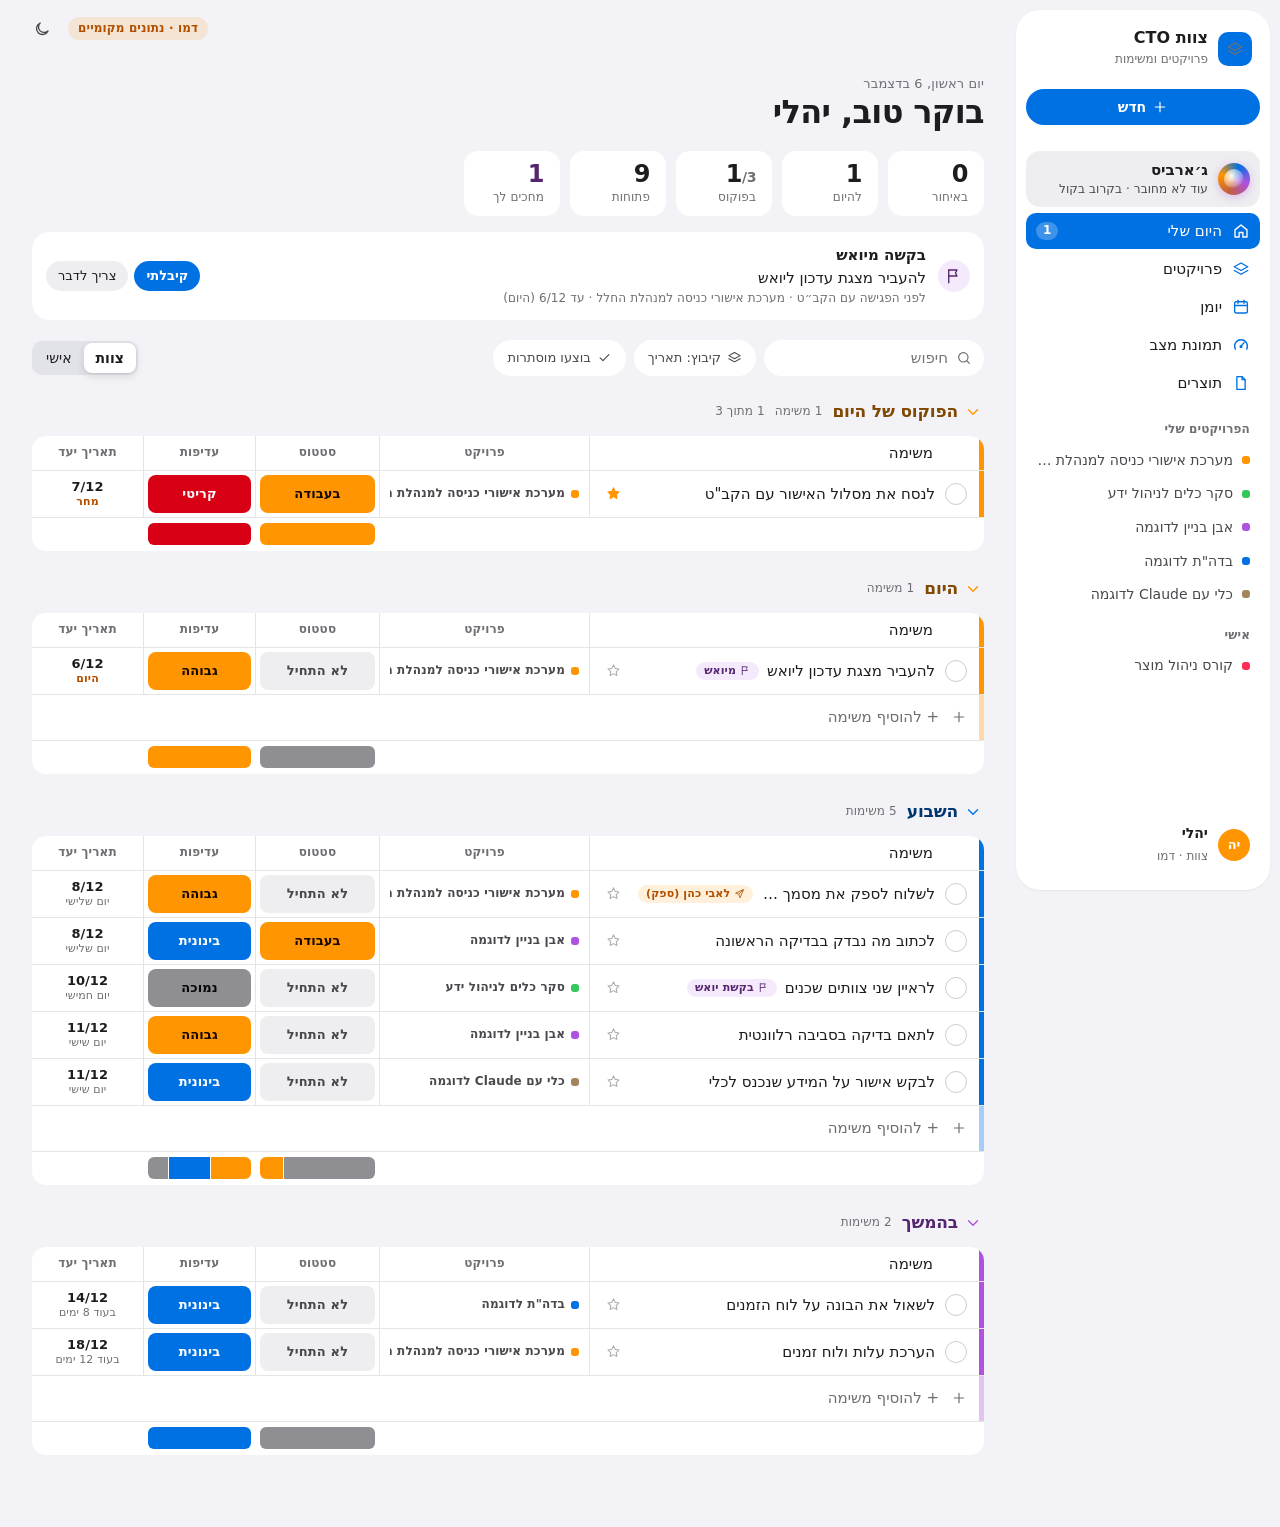
==== commit 28f22d91: "Manual version: project types, the pyramid and editable templates - Four CTO project types with thei" ====
--- a/m/index.html
+++ b/m/index.html
@@ -14,6 +14,11 @@
   <link rel="stylesheet" href="/app/styles.css" />
   <link rel="stylesheet" href="/next/next.css" />
   <link rel="stylesheet" href="/m/m.css" />
+  <link rel="stylesheet" href="/m/css/newproject.css" />
+  <link rel="stylesheet" href="/m/css/stages.css" />
+  <link rel="stylesheet" href="/m/css/core.css" />
+  <link rel="stylesheet" href="/m/css/types.css" />
+  <link rel="stylesheet" href="/m/css/pyramid.css" />
   <script type="importmap">
     { "imports": { "preact": "/app/lib/preact.js", "preact/hooks": "/app/lib/hooks.js", "htm": "/app/lib/htm.js" } }
   </script>
--- a/app/styles.css
+++ b/app/styles.css
@@ -225,7 +225,7 @@
 @media (hover: hover) { .side-me:hover { background: var(--hover); } }
 .side-me div { flex: 1; min-width: 0; }
 .side-me strong { display: block; font-size: 0.875rem; }
-.side-me span { font-size: 0.75rem; color: var(--fg-3); }
+.side-me div span { font-size: 0.75rem; color: var(--fg-3); } /* the line under the name, not the avatar's initials */
 .main { min-width: 0; display: flex; flex-direction: column; }
 /* The top bar is clear at the top of a page and turns to glass once content scrolls under it (main.js sets data-scroll). */
 .topbar { position: sticky; top: 0; z-index: 20; display: flex; align-items: center; gap: 8px; height: 58px; padding: 0 24px;
@@ -1160,6 +1160,8 @@
   .card, .kpi, .pcard, .bcard, .dcard, .dc, .qcard, .wpart, .rows, .tbl, .rise, .plines, .modal, .drawer, .menu, .toast, .tabbar, .sidebar, .kcard,
   .proj-facts, .col, .kcol, .btn, .input, .seg { box-shadow: 0 0 0 1px var(--line-strong); }
 }
+/* In dark the edges and secondary text get lighter instead, and a status keeps its full colour: mixed with black it
+   would sink into the dark tint behind it. */
 @media (prefers-contrast: more) {
-  :root[data-theme="dark"] { --line: rgba(120, 120, 128, 0.8); --line-strong: rgba(170, 170, 176, 0.85); --sep: rgba(140, 140, 148, 0.9); --fg-2: #e5e5ea; --fg-3: #c7c7cc; }
-}
+  :root[data-theme="dark"] { --line: rgba(120, 120, 128, 0.8); --line-strong: rgba(170, 170, 176, 0.85); --sep: rgba(140, 140, 148, 0.9); --fg-2: #e5e5ea; --fg-3: #c7c7cc; --ink: 100%; }
+}
--- a/m/m.css
+++ b/m/m.css
@@ -12,7 +12,10 @@
 .wait-t { color: color-mix(in oklab, var(--s-waiting) var(--ink), black); }
 .link-btn { display: inline-flex; align-items: center; gap: 4px; color: var(--accent); font-weight: 500; font-size: 0.875rem; position: relative; align-self: flex-start; }
 .link-btn.small { font-size: 0.75rem; }
-.link-btn::after { content: ''; position: absolute; inset: -8px; }
+/* A link button's hit area is 44px tall at least, however small its text (CLAUDE.md). */
+.link-btn::after { content: ''; position: absolute; inset-inline: -8px; inset-block: min(-8px, (100% - 44px) / 2); }
+/* A sheet's close button is 32px (app/styles.css); here its hit area reaches 44px. */
+.modal-head .icon-btn::after { content: ''; position: absolute; inset: -6px; }
 @media (hover: hover) { .link-btn:hover { text-decoration: underline; } }
 .m-empty { display: flex; align-items: center; gap: 10px; color: var(--fg-2); background: var(--surface); border-radius: var(--r-card); padding: 16px 18px; }
 .m-empty .ic { color: var(--fg-3); }
@@ -53,25 +56,16 @@
 .wait-ic.red { background: var(--bad-bg); color: var(--bad); }
 .wait-ic.green { background: var(--ok-bg); color: var(--ok); }
 
-/* task rows: one tap to check, status capsule, date */
-.m-app .trow { border-bottom: 0; padding: 10px 14px; }
+/* task rows: one tap to check, the star */
 .tcheck { position: relative; width: 22px; height: 22px; border-radius: 50%; border: 1.5px solid var(--line-strong); display: grid; place-items: center; flex: none; color: var(--on-accent); }
 .tcheck::after { content: ''; position: absolute; inset: -11px; }
 .tcheck.on { background: var(--s-done); border-color: var(--s-done); }
 @media (hover: hover) { .tcheck:not(.on):hover { border-color: var(--s-done); } }
-.focus-star { color: var(--s-progress); display: inline-flex; }
 .starbtn { position: relative; width: 30px; height: 30px; border-radius: 50%; display: grid; place-items: center; color: var(--fg-3); opacity: 0.55; }
 .starbtn::after { content: ''; position: absolute; inset: -7px; }
 .starbtn.on { color: var(--s-progress); opacity: 1; }
 .starbtn.on svg { fill: currentColor; }
 @media (hover: hover) { .starbtn:hover { opacity: 1; } }
-.stbtn { position: relative; height: 26px; min-width: 70px; padding: 0 10px; border-radius: 999px; font-size: 0.75rem; font-weight: 600; letter-spacing: 0.01em;
-  background: color-mix(in srgb, var(--c) 15%, transparent); color: color-mix(in oklab, var(--c) var(--ink), black); }
-.stbtn::after { content: ''; position: absolute; inset: -9px -2px; }
-.stbtn:disabled { opacity: 1; cursor: default; }
-.due2 { font-size: 0.75rem; color: var(--fg-3); padding: 0 6px; white-space: nowrap; letter-spacing: 0.01em; font-variant-numeric: tabular-nums; }
-.due2.late { color: var(--bad); font-weight: 600; }
-.due2.soon { color: var(--warn); font-weight: 600; }
 .ext-chip, .cmd-chip, .me-chip { display: inline-flex; align-items: center; gap: 4px; font-size: 0.6875rem; font-weight: 600; border-radius: 999px; padding: 1px 8px; letter-spacing: 0.01em; }
 .ext-chip { background: var(--warn-bg); color: var(--warn); }
 .cmd-chip { background: var(--wait-bg); color: color-mix(in oklab, var(--s-waiting) var(--ink), black); }
@@ -90,12 +84,6 @@
 .add-sheet .qadd .qchip { background: var(--surface); }
 
 /* ---------- projects ---------- */
-.pcard2 { padding-inline-start: 22px; }
-.pcard2::before { content: ''; position: absolute; inset-inline-start: 0; top: 16px; bottom: 16px; width: 4px; border-start-end-radius: 4px; border-end-end-radius: 4px; background: var(--bar); }
-.pc-name { font-size: 1.0625rem; flex: 1; min-width: 0; }
-.pc-where { display: flex; align-items: baseline; gap: 8px; }
-.pc-stage { font-weight: 600; }
-.pc-foot { display: flex; align-items: center; gap: 8px; flex-wrap: wrap; }
 .stale { font-size: 0.75rem; font-weight: 600; color: var(--warn); letter-spacing: 0.01em; }
 
 /* the stage strip */
@@ -115,6 +103,10 @@
 .proj2-head .grow { min-width: 0; flex-basis: 320px; display: flex; flex-direction: column; gap: 6px; }
 .proj2-tags { display: flex; align-items: center; gap: 8px; flex-wrap: wrap; }
 .head-acts { display: flex; gap: 8px; flex-wrap: wrap; }
+.proj2-people { display: flex; align-items: center; gap: 8px; flex-wrap: wrap; margin-top: 2px; }
+.ppl-faces { display: inline-flex; align-items: center; gap: 8px; height: 36px; padding: 0; padding-inline: 5px 12px; border-radius: 999px; background: var(--surface); font-size: 0.8125rem; color: var(--fg-2); }
+.add-ppl { display: inline-flex; align-items: center; gap: 6px; height: 36px; padding: 0 14px; border-radius: 999px; background: var(--accent-soft); font-size: 0.8125rem; font-weight: 600;
+  color: color-mix(in oklab, var(--accent-2) 75%, var(--fg)); /* 4.5:1 on the tint, at rest and on hover */ }
 .proj-tabs { align-self: flex-start; }
 .idcard { display: flex; flex-direction: column; gap: 14px; }
 .card2 { position: relative; background: var(--surface); border-radius: var(--r-card); padding: 16px 18px; display: flex; flex-direction: column; gap: 12px; min-width: 0; }
@@ -212,11 +204,6 @@
 .file-pick input { position: absolute; inset: 0; opacity: 0; cursor: pointer; }
 
 /* ---------- overview ---------- */
-.qcard2 { position: relative; background: var(--surface); border-radius: var(--r-card); overflow: hidden; }
-.qcard2::before { content: ''; position: absolute; inset-inline-start: 0; top: 14px; height: 22px; width: 4px; border-start-end-radius: 4px; border-end-end-radius: 4px; background: var(--bar); }
-.qc-proj { display: flex; align-items: center; gap: 8px; padding: 12px 16px 6px 18px; padding-inline-start: 18px; color: var(--fg); }
-.qc-proj strong { flex: 0 1 auto; min-width: 0; overflow: hidden; text-overflow: ellipsis; white-space: nowrap; }
-.qc-proj .ic { color: var(--fg-3); margin-inline-start: auto; }
 .qrow { display: flex; align-items: center; gap: 12px; padding: 10px 16px; border-top: 0.5px solid var(--line); flex-wrap: wrap; }
 .qrow .grow { min-width: 200px; }
 .q-ic { width: 30px; height: 30px; border-radius: 50%; display: grid; place-items: center; flex: none; background: color-mix(in srgb, var(--c) 15%, transparent); color: color-mix(in oklab, var(--c) var(--ink), black); }
@@ -226,12 +213,9 @@
 .ov-line::before { content: ''; position: absolute; inset-inline-start: 0; top: 14px; bottom: 14px; width: 4px; border-start-end-radius: 4px; border-end-end-radius: 4px; background: var(--bar); }
 .ovl-name { min-width: 0; display: flex; flex-direction: column; gap: 4px; }
 .ovl-name strong { overflow: hidden; text-overflow: ellipsis; white-space: nowrap; }
-.ovl-sub { display: flex; align-items: center; gap: 6px; }
+.ovl-sub { display: flex; align-items: center; gap: 6px; flex-wrap: wrap; row-gap: 4px; }
 .ovl-stage { display: flex; flex-direction: column; gap: 6px; min-width: 0; }
 .ovl-state, .ovl-meta { display: flex; flex-direction: column; gap: 4px; align-items: flex-start; }
-.load-grid { display: grid; grid-template-columns: repeat(auto-fill, minmax(240px, 1fr)); gap: 10px; }
-.load2 { display: flex; align-items: center; gap: 10px; background: var(--surface); border-radius: var(--r-card); padding: 12px 14px; flex-wrap: wrap; }
-.load2 .grow { min-width: 0; display: flex; flex-direction: column; }
 
 /* ---------- sheets ---------- */
 .pick-2 { display: grid; grid-template-columns: repeat(2, minmax(0, 1fr)); gap: 8px; }
@@ -247,6 +231,10 @@
 .choice.danger { color: var(--bad); }
 .person-chip { display: inline-flex; align-items: center; gap: 6px; height: 34px; padding: 0 12px; padding-inline-start: 6px; border-radius: 999px; background: var(--fill); font-size: 0.875rem; border: 1.5px solid transparent; }
 .person-chip.on { background: var(--accent-soft); border-color: var(--accent); }
+.person-chip.add { padding-inline-start: 10px; color: var(--accent-2); background: transparent; border: 1.5px dashed color-mix(in srgb, var(--accent) 45%, transparent); }
+.ext-form { flex-wrap: wrap; }
+.ext-form .input { flex: 1 1 200px; }
+.ext-form .input + .input { margin-top: 0; }
 .gate-q { display: flex; flex-direction: column; gap: 4px; padding: 12px 14px; background: var(--surface-2); border-radius: 14px; }
 .gate-q strong { font-size: 1.0625rem; line-height: 1.35; }
 .gate-facts { display: flex; flex-direction: column; gap: 2px; font-size: 0.875rem; color: var(--fg-2); margin-top: 10px; }
@@ -289,24 +277,27 @@
   .modal.pdrawer .modal-body { flex: 1; }
 }
 .grabber { display: none; }
+/* A sheet takes focus as a whole when it opens, so a screen reader starts in it; the next Tab lands on a control with a ring. */
+.modal[tabindex]:focus { outline: none; }
 
 /* ---------- phones ---------- */
 @media (max-width: 900px) {
+  /* A control reached with the keyboard, or scrolled to, stops clear of the floating tab bar and of the top bar. */
+  html { scroll-padding-block: calc(env(safe-area-inset-top, 0px) + 64px) calc(env(safe-area-inset-bottom, 0px) + var(--tab-h) + 34px); }
   .grabber { display: block; }
   .page-head2 .btn { width: 100%; }
   .head-acts { width: 100%; }
   .head-acts .btn { flex: 1 1 auto; }
   .proj-tabs { max-width: calc(100% + 32px); margin-inline: -16px; padding-inline: 16px; border-radius: 0; background: transparent; }
-  .proj-tabs.seg { overflow-x: auto; scrollbar-width: none; }
+  .proj-tabs.seg { display: flex; width: calc(100% + 32px); overflow-x: auto; scrollbar-width: none; }
+  .page > .proj-tabs.seg { max-width: none; }
+  /* All five parts of a project fit across a phone; with larger text the strip still scrolls. */
+  .proj-tabs.seg button { flex: 1 0 auto; justify-content: center; gap: 4px; padding-inline: 7px; font-size: 0.8125rem; }
+  .proj-tabs .seg-n { padding: 0 5px; }
   .core-row, .sfield { grid-template-columns: minmax(0, 1fr); gap: 0; }
   .core-l { padding-top: 6px; }
   .sfield-acts { grid-column: 1; }
   .stage-body { padding-inline-start: 0; }
-  .m-app .trow { flex-wrap: nowrap; }
-  .m-app .trow-main { flex-basis: auto; }
-  .m-app .trow-side { width: auto; }
-  .m-app .trow-side .avatar { display: none; }
-  .stbtn { min-width: 0; }
   .qadd { flex-wrap: wrap; border-radius: 22px; padding: 6px 6px 6px 10px; padding-inline-start: 12px; }
   .qadd-input { flex-basis: calc(100% - 40px); }
   .qadd .btn { margin-inline-start: auto; }
@@ -326,34 +317,644 @@
   .qrow .grow { min-width: 0; }
   .q-acts { grid-column: 2; }
   .core-l { padding-inline-start: 10px; }
-  .m-app .trow { align-items: flex-start; }
-  .m-app .trow .tcheck { margin-top: 2px; }
-  .m-app .trow-side { flex-direction: column-reverse; align-items: flex-end; gap: 2px; }
-  .m-app .trow-side .starbtn { display: none; }
-  .m-app .trow-side .due2 { padding: 0 2px; }
 }
 
 /* ---------- response (CLAUDE.md): press feedback on touch-down ---------- */
 @media (prefers-reduced-motion: no-preference) {
-  .tcheck, .starbtn, .stbtn, .qchip, .trl-n, .ev-chip, .person-chip, .opt-card, .tpl-opt, .choice, .hill-opt, .conf-opt, .st-opt, .fact-btn, .add-opt, .link-btn,
-  .ocard2, .pcard2, .stage-name, .wait-row {
+  .tcheck, .starbtn, .qchip, .trl-n, .ev-chip, .person-chip, .opt-card, .tpl-opt, .choice, .hill-opt, .conf-opt, .st-opt, .fact-btn, .add-opt, .link-btn,
+  .ocard2, .wait-row, .toggle {
     transition: transform 0.44s var(--spring), background-color 0.2s, color 0.2s, border-color 0.2s, box-shadow 0.2s, opacity 0.2s;
   }
-  .tcheck:active, .starbtn:active, .stbtn:active:not(:disabled), .qchip:active, .trl-n:active:not(:disabled), .ev-chip:active, .person-chip:active,
-  .opt-card:active, .hill-opt:active, .conf-opt:active, .st-opt:active:not(:disabled), .add-opt:active, .link-btn:active { transform: scale(0.95); transition-duration: 0.08s; }
-  .ocard2:active, .pcard2:active { transform: scale(0.985); transition-duration: 0.1s; }
+  .tcheck:active, .starbtn:active, .qchip:active, .trl-n:active:not(:disabled), .ev-chip:active, .person-chip:active,
+  .opt-card:active, .hill-opt:active, .conf-opt:active, .st-opt:active:not(:disabled), .add-opt:active, .link-btn:active,
+  .toggle:active { transform: scale(0.95); transition-duration: 0.08s; }
+  .ocard2:active { transform: scale(0.985); transition-duration: 0.1s; }
 }
 .tcheck.on { transition: background-color 0.25s var(--spring), border-color 0.25s; }
-:is(.wait-row, .tpl-opt, .choice, .ov-line, .qc-proj, .who-row):active:not(:has(button:active, a:active, input:active)) { background: var(--press); transition-duration: 0s; }
-.wait-row, .ov-line, .qc-proj { transition: background-color 0.3s; }
+:is(.wait-row, .tpl-opt, .choice, .ov-line, .who-row, .ty-row):active:not(:has(button:active, a:active, input:active)) { background: var(--press); transition-duration: 0s; }
+/* A row's value that opens a menu or a date (a fact, the type page's values) lights up like a row; a disabled one doesn't. */
+.fact-btn:active:not(:disabled):not(:has(input:disabled)) { background: var(--press); transition-duration: 0s; }
+/* A name or a link in running text (a stage's name, the type in an eyebrow, a block or a link on the card) dims as it is
+   pressed: opacity only, so reduced motion keeps it. */
+:is(.stage-name, .py-type, .co-link, .co-from a) { transition: opacity 0.2s; }
+:is(.stage-name, .py-type, .co-link, .co-from a):active { opacity: 0.55; transition-duration: 0s; }
+.wait-row, .ov-line, .ty-row { transition: background-color 0.3s; }
 @media (hover: hover) {
-  .wait-row:hover, .ov-line:hover, .qc-proj:hover, .tpl-opt:hover:not(.on), .choice:hover:not(.on) { background: var(--hover); }
+  .wait-row:hover, .ov-line:hover, .ty-row:hover, .tpl-opt:hover:not(.on), .choice:hover:not(.on) { background: var(--hover); }
   .qchip:hover, .person-chip:hover:not(.on), .add-opt:hover { background: var(--fill-2); }
 }
 @media (prefers-reduced-motion: reduce) {
   .ftext, .tcheck, .qchip { transition: background-color 0.2s, border-color 0.2s; }
 }
+/* An option that can't be picked now (ui.Seg, ui.Menu) stays focusable and pressable, and its caller says why. A menu
+   separator is 9px tall (ui.Menu counts it). */
+.seg button.off { color: var(--fg-3); }
+/* A segment is 30px tall: its hit area reaches 44px along the block axis only, so segments side by side never share
+   one (CLAUDE.md). Not in the project's tabs, which scroll sideways on a phone and would then scroll a little down too. */
+.m-app .seg:not(.proj-tabs) button::after { content: ''; position: absolute; inset-inline: 0; inset-block: min(0px, (100% - 44px) / 2); }
+.menu-item.off { color: var(--fg-3); cursor: default; }
+.m-app .menu .menu-label { white-space: normal; } /* a long label or reason wraps, read whole (ui.Menu counts the lines) */
+.m-app .menu .menu-item.off:active:not(:has(button:active, a:active, input:active)) { background: transparent; } /* no press light (app/styles.css) */
+.choice.off { cursor: default; }
+.choice.off:active:not(:has(button:active, a:active, input:active)) { background: transparent; } /* a place the type refuses (views/newproject.js) */
+.menu-sep { block-size: 1px; margin-block: 4px; margin-inline: 10px; background: var(--line); }
+/* The confirm sheet (views/confirm.js): what a change of place does, one line each, then who sees what. */
+.confirm .gate-facts { gap: 6px; }
+.confirm .note-band { margin-block-start: 12px; }
 @media (prefers-contrast: more) {
-  .card2, .ocard2, .qcard2, .load2, .qadd, .m-empty, .focus-empty, .opt-card, .person-chip, .hill-opt, .conf-opt, .st-opt { box-shadow: 0 0 0 1px var(--line-strong); }
+  .card2, .ocard2, .qadd, .m-empty, .focus-empty, .opt-card, .person-chip, .hill-opt, .conf-opt, .st-opt { box-shadow: 0 0 0 1px var(--line-strong); }
   .seg-bar { box-shadow: inset 0 0 0 1px var(--line-strong); }
 }
+
+/* ===================== Monday-style tables (m/table.js) ===================== */
+.ttable { --bar-w: 5px; display: flex; flex-direction: column; gap: 22px; min-width: 0; }
+.tgrp-head { display: flex; align-items: center; gap: 10px; padding: 0 2px 8px; flex-wrap: wrap; }
+.tgrp-tog { position: relative; display: inline-flex; align-items: center; gap: 6px; color: var(--gc); min-height: 32px; }
+.tgrp-tog h3 { color: color-mix(in oklab, var(--gc) var(--ink), black); font-size: 1.0625rem; font-weight: 700; letter-spacing: -0.01em; }
+.tgrp-n { font-size: 0.75rem; color: var(--fg-3); letter-spacing: 0.01em; }
+.tgrp-batt { width: 140px; height: 10px; margin-inline-start: auto; }
+.tgrp:not(.closed) .tgrp-batt { display: none; }
+.tt { background: var(--surface); border-radius: 14px; overflow: hidden; }
+.tt-row { display: grid; grid-template-columns: var(--cols); align-items: stretch; min-height: 46px; border-top: 0.5px solid var(--line); color: var(--fg); }
+.tt-row:first-child { border-top: 0; }
+.tc-bar { background: var(--gc); }
+.tc { display: flex; align-items: center; min-width: 0; padding: 4px; border-inline-start: 0.5px solid var(--line); }
+.tc-bar + .tc { border-inline-start: 0; }
+.tc-title { gap: 10px; padding-inline: 12px 8px; }
+.tt-open { flex: 1; min-width: 0; display: flex; align-items: center; gap: 8px; text-align: start; min-height: 38px; color: var(--fg); }
+.tt-name { overflow: hidden; text-overflow: ellipsis; white-space: nowrap; font-weight: 500; min-width: 0; }
+.tt-chips { display: inline-flex; align-items: center; gap: 6px; flex: none; }
+.tt-chips:empty { display: none; }
+.note-ic { color: var(--fg-3); display: inline-flex; }
+.tt-task.is-done .tt-name { color: var(--fg-3); text-decoration: line-through; }
+.tt-th { min-height: 34px; }
+.th { justify-content: center; gap: 2px; font-size: 0.75rem; font-weight: 600; color: var(--fg-3); letter-spacing: 0.01em; }
+.th-title { justify-content: flex-start; padding-inline-start: 46px; }
+button.th { cursor: pointer; }
+.c-owner, .c-status, .c-priority, .c-due { justify-content: center; }
+.c-project { padding-inline: 10px; }
+.c-stage { padding-inline: 10px; color: var(--fg-2); }
+.cell-btn { position: relative; display: grid; place-items: center; width: 100%; height: 100%; min-height: 38px; border-radius: 8px; }
+.cell-btn:disabled { opacity: 1; cursor: default; }
+/* A status or priority is a whole coloured cell, as on Monday; the text is the colour darkened, for contrast. */
+.cell-fill { display: grid; place-items: center; width: 100%; height: 100%; min-height: 38px; padding: 0 6px; border-radius: 8px; background: var(--c);
+  color: color-mix(in oklab, var(--c) 20%, black); font-weight: 600; font-size: 0.8125rem; letter-spacing: 0.01em; white-space: nowrap; overflow: hidden; text-overflow: ellipsis; }
+.cell-fill.quiet { background: var(--fill); color: var(--fg-2); }
+/* Red and blue cells take white text in light mode; in dark mode every fill is bright enough for the dark ink. */
+:root[data-theme="light"] .cell-fill.light { color: var(--on-accent); }
+.cell-fill.empty { background: transparent; }
+.cell-fill:disabled { opacity: 1; cursor: default; }
+.cell-date { position: relative; display: inline-flex; flex-direction: column; align-items: center; justify-content: center; gap: 1px; min-height: 36px; padding: 3px 10px;
+  border-radius: 999px; font-size: 0.8125rem; line-height: 1.15; white-space: nowrap; font-variant-numeric: tabular-nums; }
+.cell-date input { position: absolute; inset: 0; opacity: 0; width: 100%; cursor: pointer; }
+/* A date cell has the date itself on top and how far it is under it. */
+.cd-date { display: inline-flex; align-items: center; gap: 3px; font-weight: 600; }
+.cd-rel { font-size: 0.6875rem; color: var(--fg-3); letter-spacing: 0.01em; }
+.cell-date.late { background: var(--bad-bg); color: var(--bad); }
+.cell-date.late .cd-rel { color: var(--bad); }
+.cell-date.soon .cd-rel { color: var(--warn); font-weight: 600; }
+.cell-date.done { color: var(--fg-3); }
+.cell-date.done .cd-date { font-weight: 500; text-decoration: line-through; }
+.cell-date.done .cd-rel { display: none; }
+.tt-add { grid-template-columns: var(--bar-w) minmax(0, 1fr) auto; align-items: center; }
+.tt-add .tc-bar { opacity: 0.35; align-self: stretch; }
+.tt-add .tc-title { color: var(--fg-3); cursor: text; }
+.tt-add input { flex: 1; min-width: 0; height: 36px; border: 0; background: transparent; outline: none; }
+.tt-add input::placeholder { color: var(--fg-3); }
+.tt-add:focus-within { background: var(--accent-soft); }
+.tt-add-go { margin-inline-end: 8px; }
+.tt-sum { min-height: 34px; }
+.tt-sum .tc-bar { background: transparent; }
+.tt-sum .tc { border-inline-start-color: transparent; }
+.batt { display: flex; gap: 1px; width: 100%; height: 22px; border-radius: 6px; overflow: hidden; }
+.batt i { display: block; background: var(--c); min-width: 3px; }
+.m-only { display: none; }
+
+/* the portfolio */
+.ptable { --cols: var(--bar-w) minmax(230px, 1.4fr) 72px minmax(150px, 1fr) 108px 150px 100px; }
+.pdot { width: 10px; height: 10px; border-radius: 3px; flex: none; }
+.c-pstage { flex-direction: column; align-items: stretch; justify-content: center; gap: 5px; padding: 6px 10px; }
+.c-prog { gap: 8px; padding-inline: 10px; }
+.c-prog .batt { height: 10px; flex: 1; }
+.c-status { padding: 4px; }
+
+/* the bar above a board */
+.bbar { display: flex; align-items: center; gap: 8px; flex-wrap: wrap; }
+.bbar-search { display: inline-flex; align-items: center; gap: 6px; height: 36px; padding: 0 12px; border-radius: 999px; background: var(--surface); color: var(--fg-3); width: 220px; }
+.bbar-search input { flex: 1; width: 0; min-width: 0; border: 0; background: transparent; outline: none; color: var(--fg); } /* width 0: it takes the room it is given, not 20 characters' worth, so larger text never pushes the page sideways */
+.bbar-search:focus-within { box-shadow: 0 0 0 3px var(--accent-soft); }
+.bbar-people { display: inline-flex; gap: 2px; padding: 3px; border-radius: 999px; background: var(--surface); }
+.pf { position: relative; border-radius: 50%; padding: 1px; opacity: 0.9; }
+.pf::after { content: ''; position: absolute; inset: -6px -2px; }
+.bbar-people:has(.pf.on) .pf:not(.on, .pf-add) { opacity: 0.4; }
+.pf-add { display: grid; place-items: center; width: 30px; height: 30px; opacity: 1; background: var(--accent-soft); color: var(--accent-2); margin-inline-start: 4px; }
+.pf-add::after { inset: -7px; }
+.pf.on { box-shadow: 0 0 0 2px var(--accent); }
+.bbar-btn { display: inline-flex; align-items: center; gap: 6px; height: 36px; padding: 0 14px; border-radius: 999px; background: var(--surface); font-size: 0.8125rem; font-weight: 500; color: var(--fg-2); }
+.bbar-btn.on { background: var(--accent-soft); color: var(--accent-2); }
+.bbar .mode-seg { margin-inline-start: auto; }
+
+/* counts at the top of "today" */
+.stat-row { display: flex; gap: 10px; flex-wrap: wrap; }
+.stat { display: flex; flex-direction: column; background: var(--surface); border-radius: 14px; padding: 10px 16px; min-width: 96px; }
+.stat b { font-size: 1.5rem; font-weight: 700; letter-spacing: -0.02em; font-variant-numeric: tabular-nums; line-height: 1.15; }
+.stat b small { font-size: 0.875rem; color: var(--fg-3); font-weight: 600; }
+.stat span { font-size: 0.75rem; color: var(--fg-3); letter-spacing: 0.01em; }
+.stat.bad b { color: var(--bad); }
+.stat.wait b { color: color-mix(in oklab, var(--s-waiting) var(--ink), black); }
+.wait-group { margin-top: -4px; }
+
+@media (hover: hover) {
+  .tt-task:hover { background: var(--hover); }
+  .cell-fill.empty:hover:not(:disabled), .cell-btn:hover:not(:disabled) { background: var(--fill); }
+  .bbar-btn:hover, .ppl-faces:hover { background: var(--fill-2); }
+  .add-ppl:hover, .pf-add:hover { background: color-mix(in srgb, var(--accent) 24%, transparent); }
+  .person-chip.add:hover { background: var(--accent-soft); }
+  button.th:hover { color: var(--fg); }
+}
+@media (prefers-reduced-motion: no-preference) {
+  .cell-fill, .cell-btn, .bbar-btn, .pf, .tgrp-tog, .ppl-faces, .add-ppl { transition: transform 0.44s var(--spring), background-color 0.2s, color 0.2s, opacity 0.2s, box-shadow 0.2s; }
+  .cell-fill:active:not(:disabled), .cell-btn:active:not(:disabled), .bbar-btn:active, .pf:active, .tgrp-tog:active, .ppl-faces:active, .add-ppl:active { transform: scale(0.95); transition-duration: 0.08s; }
+}
+.tt-task { transition: background-color 0.3s; }
+.tt-task:active:not(:has(button:active, a:active, input:active, label:active)) { background: var(--press); transition-duration: 0s; }
+@media (prefers-contrast: more) {
+  .tt, .stat, .bbar-search, .bbar-btn, .bbar-people, .ppl-faces, .add-ppl { box-shadow: 0 0 0 1px var(--line-strong); }
+  .cell-fill { box-shadow: inset 0 0 0 1px var(--line-strong); }
+}
+
+/* phones: each row becomes the title, then a line of its cells */
+@media (max-width: 900px) {
+  .tt-th, .tt-sum { display: none; }
+  .tgrp .tgrp-batt { display: flex; width: 90px; }
+  .tt-row.tt-task { position: relative; display: flex; flex-wrap: wrap; align-items: center; gap: 6px 6px; padding: 8px 10px 10px; padding-inline-start: calc(var(--bar-w) + 8px); }
+  .tt-task .tc-bar { position: absolute; inset-block: 0; inset-inline-start: 0; width: var(--bar-w); }
+  .tt-task .tc { border: 0; padding: 0; }
+  .tt-task .tc-title { flex-basis: 100%; padding: 0; gap: 10px; }
+  .tt-task .tt-open { flex-wrap: wrap; min-height: 32px; row-gap: 4px; }
+  .tt-task .tt-name { white-space: normal; display: -webkit-box; -webkit-line-clamp: 2; -webkit-box-orient: vertical; flex-basis: 100%; }
+  .tt-task .c-status { order: 1; width: 88px; margin-inline-start: 32px; }
+  .tt-task .c-priority { order: 2; width: 76px; }
+  .tt-task .c-due { order: 3; }
+  .tt-task .cell-date { padding-inline: 8px; }
+  .tt-task .c-owner { position: absolute; top: 8px; inset-inline-end: 8px; width: auto; }
+  .tt-task:has(.c-owner) .tc-title { padding-inline-end: 34px; }
+  .tt-task .c-project, .tt-task .c-stage { display: none; }
+  .tt-task .cell-fill { min-height: 30px; font-size: 0.75rem; }
+  .tt-task .cell-fill.empty { background: var(--fill); }
+  .tt-task .cell-fill.empty::before { content: 'עדיפות'; color: var(--fg-3); font-weight: 500; }
+  .tt-task .cell-btn { min-height: 30px; }
+  .m-only { display: inline-flex; }
+  .ptable .tt-task .c-pstage { order: 2; display: flex; flex: 1 1 140px; padding: 0; }
+  .ptable .tt-task .c-status { order: 1; margin-inline-start: 20px; }
+  .ptable .tt-task .c-prog { order: 3; flex-basis: 100%; padding: 0; padding-inline-start: 20px; }
+  .ptable .tt-task .c-due { display: none; }
+  .ptable .tt-task .c-owner { order: 0; position: absolute; top: 10px; inset-inline-end: 10px; }
+  .ptable .tt-task .tc-title { padding-inline-end: 40px; }
+  .bbar-search { flex: 1 1 140px; width: auto; }
+  .bbar .mode-seg { margin-inline-start: 0; order: -1; flex-basis: 100%; }
+  .bbar .mode-seg button { flex: 1; justify-content: center; }
+  .stat-row { display: grid; grid-template-columns: repeat(4, minmax(0, 1fr)); gap: 8px; }
+  .stat { min-width: 0; padding: 8px 10px; }
+  .stat.wait { grid-column: 1 / -1; flex-direction: row; align-items: baseline; gap: 6px; }
+  .stat b { font-size: 1.25rem; }
+}
+
+/* ===================== the calendar (m/views/calendar.js, m/gcal.js) ===================== */
+.wide-only { display: inline; }
+.out-link { display: none; }
+.mcal { gap: 16px; }
+.mcal-head { align-items: center; }
+.cal-seg { flex: none; }
+
+/* the week: seven white cards side by side; a list of days on a phone */
+.wk { display: flex; flex-direction: column; gap: 12px; min-width: 0; }
+.wk-head { display: flex; align-items: center; gap: 6px; flex-wrap: wrap; min-height: 44px; }
+.wk-head h2 { font-size: 1.25rem; font-weight: 700; letter-spacing: -0.01em; margin-inline: 4px; }
+.wk-head .grow { min-width: 0; }
+.wk-grid { display: grid; grid-template-columns: repeat(7, minmax(0, 1fr)); gap: 8px; }
+.wk-day { background: var(--surface); border-radius: 16px; padding: 10px 8px 12px; min-height: 200px; display: flex; flex-direction: column; gap: 8px; min-width: 0; }
+.wk-dh { display: flex; align-items: center; gap: 6px; padding-inline: 4px; }
+.wk-dn { font-size: 0.75rem; font-weight: 600; color: var(--fg-3); letter-spacing: 0.01em; }
+.wk-dd { display: inline-flex; align-items: center; justify-content: center; min-width: 28px; height: 28px; padding: 0 6px; border-radius: 999px; font-size: 1rem; font-weight: 700; font-variant-numeric: tabular-nums; }
+/* Today's capsule (and the Gantt's "היום") is a deeper red, so white on it reads at 4.5:1. */
+.wk-day.is-today .wk-dd { background: color-mix(in oklab, var(--s-blocked) 84%, black); color: var(--on-accent); }
+.wk-day.is-today .wk-dn { color: color-mix(in oklab, var(--s-blocked) var(--ink), black); }
+.wk-day.past .wk-dd { color: var(--fg-3); }
+.wk-now { font-size: 0.6875rem; font-weight: 600; color: color-mix(in oklab, var(--s-blocked) var(--ink), black); letter-spacing: 0.01em; }
+.wk-items { display: flex; flex-direction: column; gap: 6px; min-width: 0; }
+.wk-none { color: var(--fg-3); font-size: 0.8125rem; padding-inline: 6px; }
+
+/* one thing on a day: a tinted capsule-card with the project's colour as a short bar at its leading edge */
+.ci { --c: var(--accent); position: relative; display: flex; flex-direction: column; align-items: stretch; gap: 1px; width: 100%; min-width: 0; text-align: start;
+  padding: 6px 8px; padding-inline-start: 13px; border-radius: 10px; font-size: 0.8125rem; line-height: 1.3; color: var(--fg);
+  background: color-mix(in srgb, var(--c) 11%, transparent); }
+.ci::before { content: ''; position: absolute; inset-block: 6px; inset-inline-start: 5px; width: 3px; border-radius: 2px; background: var(--c); }
+.ci-time { display: inline-flex; align-items: center; gap: 4px; font-size: 0.6875rem; font-weight: 600; letter-spacing: 0.01em; color: color-mix(in oklab, var(--c) var(--ink), black); }
+/* Project colours don't change with the theme, so on dark these small labels are lightened to stay readable. */
+:root[data-theme="dark"] :is(.ci-time, .ci-st) { color: color-mix(in oklab, var(--c) 60%, white); }
+.ci-title { min-width: 0; overflow: hidden; display: -webkit-box; -webkit-line-clamp: 3; -webkit-box-orient: vertical; overflow-wrap: anywhere; }
+.ci.k-event { --c: var(--accent); }
+.ci.k-task { gap: 3px; background: var(--surface-2); }
+.ci.k-task .ci-title { font-weight: 500; }
+.ci-st { align-self: flex-start; height: 18px; padding: 0 7px; font-size: 0.6875rem; }
+.ci.is-done { color: var(--fg-3); }
+.ci.is-done .ci-title { text-decoration: line-through; }
+.ci.k-target { background: transparent; }
+
+/* Google: the card until it's connected, then a capsule in the week's header */
+.gc-card { display: flex; align-items: center; gap: 12px; flex-wrap: wrap; background: var(--surface); border-radius: var(--r-card); padding: 14px 16px; }
+.gc-ic { width: 40px; height: 40px; border-radius: 50%; display: grid; place-items: center; flex: none; background: var(--accent-soft); color: var(--accent); }
+.gc-text { flex: 1 1 200px; min-width: 0; display: flex; flex-direction: column; gap: 2px; }
+.gc-text strong { font-size: 0.9375rem; }
+.gc-text span { font-size: 0.8125rem; color: var(--fg-2); line-height: 1.4; }
+.gc-acts { display: flex; gap: 6px; flex-wrap: wrap; }
+.btn.ghost { background: transparent; color: var(--fg-2); }
+.gc-chip { position: relative; display: inline-flex; align-items: center; gap: 6px; height: 30px; padding: 0 12px; border-radius: 999px; font-size: 0.8125rem; font-weight: 600;
+  background: var(--fill); color: var(--fg); white-space: nowrap; }
+.gc-chip::after { content: ''; position: absolute; inset: -7px -2px; }
+.gc-chip.is-wait { color: var(--fg-2); font-weight: 500; }
+.gc-dot { width: 8px; height: 8px; border-radius: 50%; background: var(--fg-3); flex: none; }
+.gc-chip.is-on .gc-dot { background: var(--s-done); }
+
+/* the Gantt: a white card that scrolls sideways under a fixed column of names */
+.mg { --nw: 220px; display: flex; flex-direction: column; gap: 10px; min-width: 0; }
+.mg-hint { margin: 0; }
+.mg-scroll { background: var(--surface); border-radius: var(--r-card); overflow-x: auto; overscroll-behavior-x: contain; }
+/* A bar that takes focus scrolls clear of the names, not under them. Only a bar: the names themselves always sit in
+   that band, and a project's name taking focus would scroll the chart away from today. */
+.mg-scroll:has(.mg-bar:focus) { scroll-padding-inline-start: var(--nw); }
+.mg-canvas { position: relative; width: calc(var(--nw) + var(--tw)); padding-bottom: 8px; }
+.mg-row { position: relative; z-index: 1; display: grid; grid-template-columns: var(--nw) var(--tw); align-items: stretch; min-height: 36px; }
+.mg-name { position: sticky; inset-inline-start: 0; z-index: 2; display: flex; flex-direction: column; justify-content: center; gap: 1px; min-width: 0;
+  padding: 4px 14px; padding-inline-end: 10px; background: var(--surface); border-inline-end: 0.5px solid var(--line); }
+.mg-time { position: relative; }
+/* Three bands in rem, so larger text keeps them apart: "היום" on top, the month's name under it (so the tag never
+   covers a month that sticks beside the names), the weeks at the bottom. */
+.mg-head { min-height: 4rem; }
+.mg-head .mg-time { border-bottom: 0.5px solid var(--line); }
+.mg-corner { justify-content: flex-end; padding-bottom: 8px; }
+.mg-month { position: absolute; top: 1.5rem; font-size: 0.75rem; font-weight: 700; color: var(--fg); white-space: nowrap; }
+.mg-month span { position: sticky; inset-inline-start: var(--nw); padding-inline-start: 6px; }
+.mg-week { position: absolute; bottom: 6px; padding-inline-start: 5px; font-size: 0.6875rem; color: var(--fg-3); white-space: nowrap; font-variant-numeric: tabular-nums; letter-spacing: 0.01em; }
+/* Today's line passes behind a date or a month it crosses, so the label stays whole. */
+.mg-week, .mg-month span { background: var(--surface); }
+.mg-now-tag { position: absolute; top: 4px; z-index: 1; padding: 1px 7px; border-radius: 999px; border-start-start-radius: 0; background: color-mix(in oklab, var(--s-blocked) 84%, black); color: var(--on-accent);
+  font-size: 0.6875rem; font-weight: 700; letter-spacing: 0.01em; }
+.mg-lines { position: absolute; inset-block: 0 8px; inset-inline-start: var(--nw); width: var(--tw); pointer-events: none; } /* to the last row, as the names */
+.mg-lines i { position: absolute; inset-block: 4rem 0; width: 0.5px; background: var(--line); }
+.mg-lines b { position: absolute; inset-block: 0; width: 2px; margin-inline-start: -1px; background: var(--s-blocked); opacity: 0.85; }
+.mg-proj { --c: var(--accent); }
+.mg-proj + .mg-proj .mg-prow { border-top: 0.5px solid var(--sep); }
+.mg-prow { min-height: 44px; }
+.mg-prow .mg-name { flex-direction: row; align-items: center; justify-content: flex-start; gap: 8px; color: var(--fg); font-size: 0.9375rem; }
+.mg-prow .mg-name b { min-width: 0; overflow: hidden; text-overflow: ellipsis; white-space: nowrap; font-weight: 700; }
+.mg-pbar { position: absolute; top: 50%; height: 6px; margin-top: -3px; border-radius: 3px; background: color-mix(in srgb, var(--c) 40%, transparent); }
+.mg-sname { font-size: 0.8125rem; font-weight: 500; overflow: hidden; text-overflow: ellipsis; white-space: nowrap; }
+.mg-sub { font-size: 0.6875rem; color: var(--fg-3); white-space: nowrap; overflow: hidden; text-overflow: ellipsis; letter-spacing: 0.01em; }
+.mg-sub.bad-t { color: var(--bad); }
+.mg-bar { position: absolute; top: 50%; height: 22px; margin-top: -11px; border-radius: 999px; padding: 0; background: color-mix(in srgb, var(--c) 22%, transparent); }
+/* At least 44px each way, however short the stage. */
+.mg-bar::after { content: ''; position: absolute; inset-block: calc(50% - 22px); inset-inline: min(-2px, calc(50% - 22px)); }
+.mg-bar.s-done { background: color-mix(in srgb, var(--c) 85%, transparent); }
+.mg-bar.s-active { background: color-mix(in srgb, var(--c) 45%, transparent); box-shadow: inset 0 0 0 1.5px var(--c); }
+.mg-bar.s-pending { background: color-mix(in srgb, var(--s-waiting) 30%, transparent); box-shadow: inset 0 0 0 1.5px var(--s-waiting); }
+.mg-bar.s-skipped { height: 4px; margin-top: -2px; background: var(--fill-2); }
+.mg-bar.est { background: color-mix(in srgb, var(--c) 9%, transparent); box-shadow: inset 0 0 0 1.5px color-mix(in srgb, var(--c) 55%, transparent); }
+.mg-bar.est.s-active { background: repeating-linear-gradient(-45deg, color-mix(in srgb, var(--c) 30%, transparent) 0 6px, color-mix(in srgb, var(--c) 14%, transparent) 6px 12px); }
+/* Waiting for the commander has no target to show, and still reads as waiting, not as a stage ahead. */
+.mg-bar.est.s-pending { background: color-mix(in srgb, var(--s-waiting) 30%, transparent); box-shadow: inset 0 0 0 1.5px var(--s-waiting); }
+.mg-bar.late { box-shadow: inset 0 0 0 1.5px var(--h-off); }
+.mg-over { position: absolute; top: 50%; height: 22px; margin-top: -11px; border-radius: 999px; background: repeating-linear-gradient(-45deg, var(--bad-bg) 0 5px, transparent 5px 10px); box-shadow: inset 0 0 0 1px color-mix(in srgb, var(--h-off) 40%, transparent); }
+.mg-srow.is-late .mg-sname { color: var(--bad); }
+.stage-sheet { gap: 12px; }
+.stage-sheet h3 { font-size: 1.25rem; letter-spacing: -0.01em; }
+.ss-proj { display: flex; }
+
+/* ===================== Jarvis (m/views/jarvis.js) ===================== */
+/* The small orb: the four colours of the big one, turning slowly. */
+.jv-ball { position: relative; display: grid; place-items: center; width: 46px; height: 46px; border-radius: 50%; flex: none;
+  background: conic-gradient(from 20deg, var(--accent), var(--s-waiting), var(--claude-mark), var(--s-progress), var(--accent));
+  box-shadow: 0 4px 16px color-mix(in srgb, var(--s-waiting) 40%, transparent), 0 0 0 0.5px var(--glass-edge); }
+.jv-ball-in { width: 62%; height: 62%; border-radius: 50%;
+  background: radial-gradient(circle at 38% 34%, color-mix(in srgb, var(--on-accent) 95%, transparent), color-mix(in srgb, var(--on-accent) 35%, transparent) 55%, transparent 72%); }
+.jv-ball.sm { width: 32px; height: 32px; box-shadow: 0 2px 10px color-mix(in srgb, var(--s-waiting) 35%, transparent); }
+@media (prefers-reduced-motion: no-preference) {
+  .jv-ball { animation: jvturn 7s linear infinite; }
+  .jv-ball-in { animation: jvturn 7s linear infinite reverse; }
+}
+@keyframes jvturn { to { transform: rotate(360deg); } }
+.side-jv { display: flex; align-items: center; gap: 10px; width: 100%; padding: 8px 10px; margin-top: 10px; border-radius: 14px; text-align: start; color: var(--fg); background: var(--fill); }
+.side-jv .grow { min-width: 0; display: flex; flex-direction: column; }
+.side-jv strong { font-size: 0.9375rem; }
+.side-jv .grow span { font-size: 0.75rem; color: var(--fg-2); letter-spacing: 0.01em; }
+.m-jv .jv-asks { display: flex; flex-wrap: wrap; justify-content: center; gap: 6px; max-width: 30rem; margin-top: 10px; }
+.jv-ask { padding: 6px 12px; border-radius: 999px; font-size: 0.8125rem; color: var(--fg-2); background: var(--fill); }
+/* On a short phone the orb gives way, so it never covers the title or the grabber; what still doesn't fit scrolls
+   inside the stage instead of slipping under the button. The orb is only a picture: touches go through it. */
+.m-jv .jv-orb { width: min(82vw, 52vh, 460px, max(160px, 100dvh - 420px)); pointer-events: none; }
+.m-jv .jv-stage { justify-content: safe center; overflow-y: auto; }
+/* The ball shrinks with its slot on a 320px phone. A label first shrinks to fit its slot (large text on a narrow
+   phone), and only one that still doesn't fit ends in "…". */
+.m-tabbar .jv-mid { flex: 1; display: grid; place-items: center; grid-template-columns: minmax(0, 1fr); }
+.m-tabbar .jv-mid .jv-ball { width: min(50px, 100%); height: auto; aspect-ratio: 1; }
+.m-tabbar .tab { container-type: inline-size; }
+.m-tabbar .tab-l { max-width: 100%; overflow: hidden; text-overflow: ellipsis; white-space: nowrap; font-size: min(1em, 23cqi); }
+@media (hover: hover) {
+  .side-jv:hover { background: var(--fill-2); }
+  .gc-chip:hover { background: var(--fill-2); }
+  .ci:is(a, button):hover { filter: brightness(0.97); }
+  .mg-bar:hover { filter: brightness(0.94); }
+}
+@media (prefers-reduced-motion: no-preference) {
+  .side-jv, .gc-chip, .ci, .mg-bar { transition: transform 0.44s var(--spring), background-color 0.2s, filter 0.2s, box-shadow 0.2s; }
+  .side-jv:active, .gc-chip:active { transform: scale(0.95); transition-duration: 0.08s; }
+  .ci:is(a, button):active { transform: scale(0.97); transition-duration: 0.08s; }
+  /* A bar presses in height only: scaling its length would move its dates. */
+  .mg-bar:active { transform: scaleY(0.8); transition-duration: 0.08s; }
+}
+.mg-bar:active { filter: brightness(0.88); }
+/* The project's name lights up like a row, over the sticky cell's own background. */
+.mg-prow .mg-name:active { background-image: linear-gradient(var(--press), var(--press)); }
+@media (prefers-contrast: more) {
+  .wk-day, .gc-card, .mg-scroll, .side-jv { box-shadow: 0 0 0 1px var(--line-strong); }
+  .ci { box-shadow: inset 0 0 0 1px var(--line-strong); }
+  .mg-bar.s-todo { box-shadow: inset 0 0 0 1px var(--line-strong); }
+}
+
+@media (max-width: 900px) {
+  .wide-only { display: none; }
+  .out-link { display: inline-flex; }
+  .mcal-head .cal-seg { width: 100%; }
+  .mcal-head .cal-seg button { flex: 1; justify-content: center; }
+  .wk-head h2 { font-size: 1.0625rem; }
+  .wk-grid { grid-template-columns: minmax(0, 1fr); gap: 8px; }
+  .wk-day { min-height: 0; padding: 10px 12px 12px; border-radius: 14px; }
+  .wk-day:has(.wk-none) { flex-direction: row; align-items: center; justify-content: space-between; padding-block: 8px; }
+  .wk-dn { font-size: 0.875rem; color: var(--fg); }
+  .wk-dd { font-size: 0.875rem; min-width: 0; height: 26px; }
+  .ci { min-height: 44px; justify-content: center; }
+  .ci-title { -webkit-line-clamp: 2; }
+  .gc-acts { width: 100%; }
+  .gc-acts .btn { flex: 1 1 auto; }
+  .mg { --nw: 128px; }
+  .mg-name { padding-inline: 10px 8px; }
+  .mg-prow .mg-name { font-size: 0.8125rem; }
+  .m-tabbar .tab { font-size: 0.625rem; }
+  .side-jv { display: none; }
+}
+.avatar.pending { background: var(--s-todo); color: var(--on-accent); }
+
+/* ===================== priorities: the order, asks, focus pins and the command view ===================== */
+/* Each part keeps its rules inside its own block below, phone rules and press feedback included. */
+
+/* --- core: the place capsule, the ask's state, the lock (m/ui.js, m/store.js) --- */
+/* A project's place (RankCap): a tinted capsule with tabular numerals; "עוד בלי מקום" is quieter. The commander's is a
+   button with a 44px hit area, raised above a row's stretched link. Anyone else's stays under the link, so a tap on it
+   opens the project like the rest of the row. */
+.rank-cap { display: inline-flex; align-items: center; justify-content: center; flex: none; min-width: 28px; height: 28px; padding: 0 9px;
+  border-radius: 999px; font-size: 0.875rem; font-weight: 700; font-variant-numeric: tabular-nums; letter-spacing: 0.01em; white-space: nowrap;
+  background: color-mix(in srgb, var(--accent) 15%, transparent); color: color-mix(in oklab, var(--accent) var(--ink), black); }
+.rank-cap.unplaced { font-size: 0.75rem; font-weight: 600; background: var(--fill); color: var(--fg-2); }
+button.rank-cap { position: relative; z-index: 1; }
+button.rank-cap::after { content: ''; position: absolute; inset: -8px; }
+/* An ask's state (AskPill) is a .spill; its counts keep their width as they change. */
+.ask-pill { font-variant-numeric: tabular-nums; }
+/* useFlip: the row that travels furthest passes over the rows it crosses. */
+.flip-lift { position: relative; z-index: 2; }
+@media (hover: hover) {
+  button.rank-cap:hover { background: color-mix(in srgb, var(--accent) 24%, transparent); }
+  button.rank-cap.unplaced:hover { background: var(--fill-2); }
+}
+@media (prefers-reduced-motion: no-preference) {
+  button.rank-cap { transition: transform 0.44s var(--spring), background-color 0.2s, color 0.2s, box-shadow 0.2s; }
+  button.rank-cap:active { transform: scale(0.95); transition-duration: 0.08s; }
+}
+@media (prefers-reduced-motion: reduce) {
+  button.rank-cap { transition: background-color 0.2s, color 0.2s; }
+}
+@media (prefers-contrast: more) {
+  .rank-cap { box-shadow: inset 0 0 0 1px var(--line-strong); }
+}
+/* In dark, a system colour as it is reads below 4.5:1 on its own 15% tint (blue, purple, red). A capsule's text there
+   is the colour lightened toward white, the way the light theme darkens it through --ink. */
+.rank-cap { --c: var(--accent); }
+.ask-chip, .cmd-chip { --c: var(--s-waiting); }
+.pin-chip { --c: var(--s-progress); }
+:root[data-theme="dark"] :is(.spill, .rank-cap:not(.unplaced), .ask-chip, .cmd-chip, .pin-chip, .ask-when .conf-opt.on small) { color: color-mix(in oklab, var(--c) 72%, white); }
+/* Under the pointer the commander's capsule takes a deeper tint, so in dark its number goes lighter still. */
+@media (hover: hover) {
+  :root[data-theme="dark"] .m-app button.rank-cap:not(.unplaced):hover { color: color-mix(in oklab, var(--c) 64%, white); }
+}
+/* end of core */
+
+
+/* --- rows: the manager's star and the chips (m/table.js, m/parts.js) --- */
+/* A manager's pin (★ מיהלי) is tinted like the star; a task that serves an ask (בקשת יואש) like the commander's chip. */
+.pin-chip, .ask-chip { display: inline-flex; align-items: center; gap: 4px; font-size: 0.6875rem; font-weight: 600; border-radius: 999px; padding: 1px 8px; letter-spacing: 0.01em; white-space: nowrap; }
+.pin-chip { background: color-mix(in srgb, var(--s-progress) 15%, transparent); color: color-mix(in oklab, var(--s-progress) var(--ink), black); }
+.pin-chip svg { fill: currentColor; }
+.ask-chip { background: var(--wait-bg); color: color-mix(in oklab, var(--s-waiting) var(--ink), black); }
+/* A star its owner set, seen by their manager: it shows, dimmed, and doesn't move under a finger. */
+.starbtn:disabled { cursor: default; }
+.starbtn.on:disabled { opacity: 0.5; }
+@media (prefers-reduced-motion: no-preference) {
+  .starbtn:disabled:active { transform: none; }
+}
+@media (prefers-contrast: more) {
+  .pin-chip, .ask-chip { box-shadow: inset 0 0 0 1px var(--line-strong); }
+  .starbtn.on:disabled { opacity: 0.7; }
+}
+/* On a phone the chips under a title wrap rather than run off the row. */
+@media (max-width: 900px) {
+  .tt-task .tt-chips { flex: 0 1 auto; flex-wrap: wrap; min-width: 0; }
+}
+/* The one-line add keeps room to read its words (the commander's says whom the ask goes to); a long project name gives way. */
+.qadd .qadd-input { min-width: 10em; }
+.qadd .qproj { flex: 0 1 auto; min-width: 0; }
+/* end of rows */
+
+
+/* --- the ask sheet and the ask's band (m/views/sheets.js) --- */
+.ask-proj { display: flex; align-items: center; gap: 8px; min-width: 0; font-weight: 600; }
+.ask-proj span { min-width: 0; overflow: hidden; text-overflow: ellipsis; white-space: nowrap; }
+/* The three dates reuse the weekly update's capsules (.conf-pick), each with its day under the word. */
+.ask-when .conf-opt { flex-direction: column; gap: 0; line-height: 1.2; padding: 0 6px; }
+.ask-when .conf-opt small { font-size: 0.6875rem; font-weight: 500; color: var(--fg-3); letter-spacing: 0.01em; font-variant-numeric: tabular-nums; }
+.ask-when .conf-opt.on small { color: color-mix(in oklab, var(--accent) var(--ink), black); }
+.ask-to { display: flex; align-items: center; gap: 10px; margin-top: 16px; padding: 10px 12px; border-radius: 14px; background: var(--surface-2); font-size: 0.875rem; color: var(--fg-2); }
+.ask-form .note-band { margin-top: 10px; }
+/* In the commander's project menu, a project he doesn't run says under its name that the task goes there as an ask. */
+.menu-hint { display: block; overflow: hidden; text-overflow: ellipsis; font-size: 0.75rem; font-weight: 400; letter-spacing: 0.01em; color: var(--fg-3); }
+/* The top of an ask's drawer, then the tasks it was broken into, grouped on the sheet's own grey. */
+.ask-band .grow { min-width: 0; display: flex; flex-direction: column; gap: 2px; }
+.ask-band-top { display: flex; align-items: center; gap: 8px; flex-wrap: wrap; }
+.ask-band .ask-line { margin: 0; }
+.ask-acts { display: flex; gap: 8px; flex-wrap: wrap; margin-top: 8px; }
+.ask-kids .tt { background: var(--surface-2); }
+.ask-kids .ttable { gap: 0; }
+/* The drawer is narrow: a task's name takes its own line, its chips go under it, and the pill above already counts
+   what is done, so the table leaves out its summary bar. */
+.ask-kids .tt-task .tt-open { flex-wrap: wrap; row-gap: 2px; padding-block: 6px; }
+.ask-kids .tt-task .tt-name { flex-basis: 100%; white-space: normal; display: -webkit-box; -webkit-line-clamp: 2; -webkit-box-orient: vertical; }
+.ask-kids .tt-sum { display: none; }
+/* Its buttons are 44px to hit, the hit area growing up and down only, so it never reaches the next button. */
+.ask-acts .btn, .ask-form .form-actions .btn { position: relative; }
+.ask-acts .btn::after, .ask-form .form-actions .btn::after { content: ''; position: absolute; inset-inline: 0; inset-block: min(0px, (100% - 44px) / 2); }
+@media (prefers-contrast: more) {
+  .ask-to { box-shadow: 0 0 0 1px var(--line-strong); }
+}
+/* end of ask sheet */
+
+
+/* --- מצב: the queue and the order (m/views/overview.js) --- */
+/* The queue is one list, the most pressing kind first, and each row names its project. Three rows show; the rest open
+   below them. */
+.qrow:first-child { border-top: 0; }
+.q-proj { display: flex; align-items: center; gap: 6px; flex-wrap: wrap; margin-top: 4px; }
+.q-more { display: flex; align-items: center; justify-content: center; width: 100%; min-height: 44px; padding: 0 16px; color: var(--accent-2); font-size: 0.875rem; font-weight: 600;
+  transition: background-color 0.3s; }
+.q-more:active { background: var(--press); transition-duration: 0s; }
+/* The row is a stretched link to its project (its tag), so a tap anywhere on its text opens the project, and the
+   row answers the press; its buttons sit above the link. */
+.qrow { position: relative; transition: background-color 0.3s; }
+.q-proj .ptag::after { content: ''; position: absolute; inset: 0; }
+.q-proj .ptag:focus-visible { outline: none; }
+.qrow:has(.q-proj .ptag:focus-visible) { outline: 3px solid color-mix(in srgb, var(--accent) 55%, transparent); outline-offset: -3px; }
+.q-acts { position: relative; z-index: 1; }
+/* A row's buttons are 44px to hit (up and down only, so never into the next one). */
+.q-acts .btn { position: relative; }
+.q-acts .btn::after { content: ''; position: absolute; inset-inline: 0; inset-block: min(0px, (100% - 44px) / 2); }
+
+/* The order: each line starts with its place (or the room of one, for a held project) and is a stretched link to the
+   project. The commander's capsule and +, and the asks under the line, sit above the link. */
+.ov-line { grid-template-areas: "name stage state meta"; row-gap: 8px; transition: background-color 0.3s, box-shadow 0.3s; }
+.ov-line.can-ask { grid-template-columns: minmax(180px, 1.4fr) minmax(160px, 1.6fr) 130px 120px 28px; grid-template-areas: "name stage state meta add"; }
+.ovl-name { grid-area: name; flex-direction: row; align-items: center; gap: 10px; }
+.ovl-stage { grid-area: stage; }
+.ovl-state { grid-area: state; }
+.ovl-meta { grid-area: meta; }
+.ovl-id { min-width: 0; display: flex; flex-direction: column; gap: 4px; }
+.ovl-link { display: block; overflow: hidden; text-overflow: ellipsis; white-space: nowrap; color: var(--fg); }
+.ovl-link strong { white-space: inherit; }
+.ovl-link::after { content: ''; position: absolute; inset: 0; }
+.ovl-link:focus-visible { outline: none; }
+.ov-line:has(.ovl-link:focus-visible) { outline: 3px solid color-mix(in srgb, var(--accent) 55%, transparent); outline-offset: -3px; }
+.ov-line:has(.ovl-link:active) { background: var(--press); transition-duration: 0s; }
+/* The room of a place, for a held project in the order and in the portfolio, so the names stay in line. */
+.cap-gap { width: 28px; flex: none; }
+/* The row that moves furthest when the order changes passes over the others, lifted at once; it settles back slowly. */
+.ov-line.flip-lift { background: var(--surface); box-shadow: var(--shadow); transition-duration: 0s; }
+/* The commander's +: a new ask to the project's manager. 28px to see, 44px to hit. */
+.ov-add { grid-area: add; position: relative; z-index: 1; display: grid; place-items: center; width: 28px; height: 28px; border-radius: 50%;
+  background: var(--accent-soft); color: var(--accent-2); }
+.ov-add::after { content: ''; position: absolute; inset: -8px; }
+/* The project's open asks, under its line and in line with its name, each with its state. */
+.ovl-asks { grid-column: 1 / -1; display: flex; flex-direction: column; align-items: flex-start; gap: 8px; min-width: 0; }
+.ov-line.capped .ovl-asks { padding-inline-start: 38px; }
+.ov-ask { position: relative; z-index: 1; display: inline-flex; align-items: center; gap: 8px; max-width: 100%; min-height: 36px; margin-inline-start: -6px; padding-inline: 6px 12px;
+  border-radius: 999px; text-align: start; color: var(--fg); font-size: 0.875rem; }
+.ov-ask::after { content: ''; position: absolute; inset: -4px 0; }
+.ov-ask-t { min-width: 0; overflow: hidden; text-overflow: ellipsis; white-space: nowrap; }
+@media (hover: hover) {
+  .q-more:hover { background: var(--hover); }
+  .qrow:has(.q-proj .ptag:hover):not(:has(.q-acts:hover)) { background: var(--hover); }
+  .ov-add:hover { background: color-mix(in srgb, var(--accent) 24%, transparent); }
+  .ov-ask:hover { background: var(--hover); }
+  /* The pointer on an ask lights the ask alone: the two tints stacked would take its state capsule below 4.5:1. */
+  .ov-line:not(.flip-lift):has(.ov-ask:hover) { background: transparent; }
+}
+/* A press on a queue row shows with a pointer too: this outranks the hover rule above. */
+.qrow:has(.q-proj .ptag:active):not(:has(.q-acts:active)) { background: var(--press); transition-duration: 0s; }
+@media (prefers-reduced-motion: no-preference) {
+  .ov-add, .ov-ask { transition: transform 0.44s var(--spring), background-color 0.2s, color 0.2s, box-shadow 0.2s; }
+  .ov-add:active, .ov-ask:active { transform: scale(0.95); transition-duration: 0.08s; }
+}
+.ov-ask:active { background: var(--press); }
+@media (prefers-contrast: more) {
+  .ov-add { box-shadow: inset 0 0 0 1px var(--line-strong); }
+}
+@media (max-width: 900px) {
+  .ov-line { grid-template-columns: minmax(0, 1fr) auto; grid-template-areas: "name state" "stage stage"; }
+  .ov-line.can-ask { grid-template-columns: minmax(0, 1fr) auto 28px; grid-template-areas: "name state add" "stage stage stage"; }
+  .ov-line.capped .ovl-stage { padding-inline-start: 38px; }
+  .ovl-name { align-items: flex-start; }
+  /* A long name takes a second line rather than losing its end. */
+  .ovl-link { white-space: normal; display: -webkit-box; -webkit-line-clamp: 2; -webkit-box-orient: vertical; }
+}
+/* A window half a screen wide: the line drops its last-update column, so the commander's + stays on the card, and a
+   long name takes a second line. */
+@media (min-width: 901px) and (max-width: 1100px) {
+  .ovl-meta { display: none; }
+  .ov-line { grid-template-columns: minmax(0, 1.4fr) minmax(0, 1.6fr) 120px; grid-template-areas: "name stage state"; }
+  .ov-line.can-ask { grid-template-columns: minmax(0, 1.4fr) minmax(0, 1.6fr) 120px 28px; grid-template-areas: "name stage state add"; }
+  .ovl-link { white-space: normal; display: -webkit-box; -webkit-line-clamp: 2; -webkit-box-orient: vertical; }
+}
+/* end of overview */
+
+
+/* --- today and the portfolio (m/views/today.js, m/views/projects.js) --- */
+/* "מחכה לך" rows with buttons of their own (an ask from the commander, a changed order): the text is a stretched
+   button or link that opens the ask or the order, and the buttons sit above it. */
+.wait-row:has(> .wait-open) { position: relative; }
+.wait-open { gap: 1px; color: var(--fg); text-align: start; }
+.wait-open::after { content: ''; position: absolute; inset: 0; }
+.wait-open:focus-visible { outline: none; }
+.wait-row:has(> .wait-open:focus-visible) { outline: 3px solid color-mix(in srgb, var(--accent) 55%, transparent); outline-offset: -3px; }
+.wait-row:has(> .wait-open:active) { background: var(--press); transition-duration: 0s; }
+.wait-acts { position: relative; z-index: 1; display: flex; gap: 6px; flex: none; }
+/* The row's buttons, and the ones in a project's header (בקשה ל…), are 44px to hit, growing up and down only. */
+.wait-acts .btn, .head-acts .btn { position: relative; }
+.wait-acts .btn::after, .head-acts .btn::after { content: ''; position: absolute; inset-inline: 0; inset-block: min(0px, (100% - 44px) / 2); }
+.wait-ic.cmd { background: var(--wait-bg); color: color-mix(in oklab, var(--s-waiting) var(--ink), black); }
+.wait-moved .wait-open .small { color: var(--fg-2); }
+
+/* The portfolio's rows are stretched links too, so the place capsule can be a button of its own. */
+.prow { position: relative; }
+.prow-link::after { content: ''; position: absolute; inset: 0; }
+.prow-link:focus-visible { outline: none; }
+.prow:has(.prow-link:focus-visible) { outline: 3px solid color-mix(in srgb, var(--accent) 55%, transparent); outline-offset: -3px; }
+.prow:has(.prow-link:active) { background: var(--press); transition-duration: 0s; }
+.prow .cell-date { position: static; } /* under the link, so a tap on it opens the project too */
+/* With a pointer, the cells that carry a tooltip (the next date and its task, the manager, the stages, the battery) sit
+   above the link so it shows; a click on them opens the project from the row itself (ProjectRow). */
+@media (hover: hover) {
+  .prow { cursor: pointer; }
+  .prow :is(.cell-date, .c-owner .avatar, .sseg, .batt) { position: relative; z-index: 1; }
+}
+.prow.flip-lift { background: var(--surface); box-shadow: var(--shadow); transition-duration: 0s; }
+.prow { transition: background-color 0.3s, box-shadow 0.3s; }
+
+/* A project's place in its header, the size of the capsules beside it; still a 44px target for the commander. */
+.proj2-tags .rank-cap { height: 24px; padding: 0 10px; font-size: 0.8125rem; }
+.proj2-tags button.rank-cap::after { inset: -10px -4px; }
+
+/* A restricted project seen from outside it: its one line, then why there is nothing more. */
+.lock-page { display: flex; align-items: center; gap: 12px; padding: 14px 16px; border-radius: var(--r-card); background: var(--surface); color: var(--fg-2); }
+.lock-page p { margin: 0; }
+.lock-page b { color: var(--fg); font-weight: 600; }
+.lock-mark { width: 40px; height: 40px; border-radius: 50%; display: grid; place-items: center; flex: none; background: var(--fill); color: var(--fg-2); }
+@media (prefers-contrast: more) {
+  .lock-page { box-shadow: 0 0 0 1px var(--line-strong); }
+}
+@media (max-width: 900px) {
+  /* While a sheet is open, toasts dock at the top of the screen, clear of the sheet's close button at the inline end,
+     instead of covering its controls; they come in from above (app/motion.js) and glide back down when it closes.
+     They stay docked while one sheet hands over to the next (store.handOver: .reopening), so nothing dips in between.
+     Jarvis's screen has its close button at the inline start, so over it toasts stay at the bottom, clear of both its
+     controls. */
+  .m-app:is(:has(> .overlay:not(.jv-ov)), .reopening) .toasts { bottom: auto; top: calc(env(safe-area-inset-top, 0px) + 8px); padding-inline: 16px 60px; }
+  /* Docked over the sheet's grabber and head, a toast lets a drag through to them; only its buttons take a press. A tap
+     that falls through onto the dimmed backdrop of a short sheet doesn't close it (ui.Sheet). */
+  .m-app:is(:has(> .overlay:not(.jv-ov)), .reopening) .toast { pointer-events: none; }
+  .m-app:is(:has(> .overlay:not(.jv-ov)), .reopening) .toast button { pointer-events: auto; }
+  /* Docked, only the newest toast shows, so the stack never grows down over the sheet's title and its buttons; one that
+     holds focus or a mouse (m/ui.js: .held) stays, so focus never drops out of a toast hidden under it. */
+  .m-app:is(:has(> .overlay:not(.jv-ov)), .reopening) .toast:not(:last-child):not(.held) { display: none; }
+  .wait-row:has(> .wait-acts) { flex-wrap: wrap; }
+  .wait-row:has(> .wait-acts) > .wait-open { flex-basis: 0; }
+  .wait-row > .wait-acts { flex-basis: 100%; padding-inline-start: 44px; }
+  .prow .c-owner { pointer-events: none; } /* it floats over the row; a tap there opens the project */
+  .prow.locked .c-prog { display: none; }
+}
+/* end of today and portfolio */
--- a/m/css/newproject.css
+++ b/m/css/newproject.css
@@ -0,0 +1,68 @@
+/* The opening sheet: type, place, domain and the rest of a new project (m/views/newproject.js, design §6.1).
+   Tokens and logical properties only; hover only inside @media (hover: hover); press feedback joins the lists in m/m.css. */
+
+/* The preset's band ("נפתח מתוך…") sits above everything else. */
+.np .np-from { margin-block-end: 14px; }
+
+/* Small lines: the one under a heading, the "הוצע כי" reasons, the rule-only note above the buttons. */
+.np-sub { margin: -2px 0 8px; font-size: 0.75rem; color: var(--fg-3); letter-spacing: 0.01em; }
+.np-why { margin: 6px 0 0; padding-inline: 4px; font-size: 0.75rem; color: var(--fg-3); letter-spacing: 0.01em; }
+.np-help { margin: 18px 0 0; font-size: 0.75rem; color: var(--fg-3); letter-spacing: 0.01em; }
+.np .np-help + .form-actions { margin-block-start: 10px; }
+.np-note { display: flex; align-items: center; gap: 6px; margin: 8px 0 0; padding-inline: 4px; font-size: 0.75rem; color: var(--fg-3); letter-spacing: 0.01em; }
+
+/* The type: two grouped lists, or the summary row of the one picked. Opening the lists cross-fades them in. */
+.np-types { display: flex; flex-direction: column; transition: opacity 0.25s ease; }
+.np-sum-wrap { transition: opacity 0.25s ease; }
+@starting-style {
+  .np-types, .np-sum-wrap { opacity: 0; }
+}
+.np-sum-wrap + .np-types, .np-why + .np-types { margin-block-start: 10px; }
+.np-group { padding: 0 14px 6px; font-size: 0.75rem; font-weight: 600; color: var(--fg-3); letter-spacing: 0.01em; }
+.np-types .tpl-list + .np-group { margin-block-start: 14px; }
+.np-sum .grow { gap: 2px; }
+.np-sum-l { font-size: 0.8125rem; color: var(--fg-2); }
+.np-sum-l.np-gates { color: var(--fg-3); }
+.np-change { flex: none; align-self: center; font-size: 0.875rem; font-weight: 500; color: var(--accent-2); }
+
+/* The three places. One the type does not allow stays focusable and in view, dimmed, with its reason under it. */
+.np-places .choice .grow { display: flex; flex-direction: column; min-width: 0; flex: 1 1 auto; }
+.np-places .choice.off strong { color: var(--fg-3); }
+.np-no { margin-block-start: 2px; font-size: 0.75rem; color: var(--fg-2); letter-spacing: 0.01em; }
+@media (hover: hover) {
+  .np-places .choice.off:hover { background: transparent; }
+}
+
+/* A row in a grouped list draws its focus ring inside itself: the list clips anything outside it. */
+.np .tpl-list > button:focus-visible, .np .choice-list > button:focus-visible { outline-offset: -3px; }
+
+/* The separation band, with who sees the project and what the type adds. */
+.np .np-band { margin-block-start: 12px; }
+.np-band-t { flex: 1; min-width: 0; display: flex; flex-direction: column; gap: 6px; }
+.np-band-t p { margin: 0; }
+.np-band-t b { color: var(--fg); font-weight: 600; }
+
+/* The link out (a web address, written left to right): a bad one says so under it. */
+.np .np-link.bad { border-color: var(--bad); }
+.np .np-link.bad:focus { box-shadow: 0 0 0 4px var(--bad-bg); }
+.np-err { margin: 6px 0 0; padding-inline: 4px; font-size: 0.8125rem; color: var(--bad); }
+
+/* The domain chips: the pressed one tinted, each a 44px target (rows spaced so the targets never overlap). */
+.np-chips { gap: 14px 6px; }
+.np-chips .qchip { overflow: visible; max-width: 100%; }
+.np-chips .qchip::after { content: ''; position: absolute; inset-block: -7px; inset-inline: -3px; }
+.np-chip-t { min-width: 0; overflow: hidden; text-overflow: ellipsis; white-space: nowrap; }
+.np-chips .qchip.on { background: var(--accent-soft); color: color-mix(in oklab, var(--accent-2) 75%, var(--fg)); font-weight: 600; box-shadow: inset 0 0 0 1.5px var(--accent); }
+
+/* People chips and the two buttons: 44px targets. */
+.np-people { gap: 10px 6px; }
+.np-people .person-chip { position: relative; }
+.np-people .person-chip::after { content: ''; position: absolute; inset-block: -5px; inset-inline: -3px; }
+.np .form-actions .btn { position: relative; }
+.np .form-actions .btn::after { content: ''; position: absolute; inset-inline: 0; inset-block: min(0px, (100% - 44px) / 2); }
+
+/* More contrast: the grouped lists get a defined edge. */
+@media (prefers-contrast: more) {
+  .np .tpl-list, .np .choice-list { box-shadow: 0 0 0 1px var(--line-strong); }
+  .np-chips .qchip:not(.on) { box-shadow: inset 0 0 0 1px var(--line-strong); }
+}
--- a/m/css/stages.css
+++ b/m/css/stages.css
@@ -0,0 +1,80 @@
+/* Stage editing on the ID card: names, exit questions, gates, fields, order, skip, remove and add
+   (m/views/stages.js, design §6.3). Tokens and logical properties only; small targets get a 44px hit area. */
+
+/* The controls on a stage's line: 28px buttons, each with a 44px hit area (inset -8px) and set 16px apart, so the hit
+   areas meet without overlapping. On a narrow line they wrap together and stay at the inline end. */
+.stage-edit { gap: 16px; align-items: center; margin-inline-start: auto; }
+.st-btn { width: 28px; height: 28px; }
+.icon-btn.st-btn::after { content: ''; position: absolute; inset: -8px; }
+.st-ghost { display: inline-block; flex: none; }
+/* A control that can't act now stays focusable and pressable (it says why); it only looks quieter. */
+.st-btn[aria-disabled="true"] { opacity: 0.4; }
+.st-chev { color: var(--fg-3); }
+.st-unskip { align-self: center; margin-inline-start: auto; }
+/* A stage moving up or down passes over its neighbor (ui.useFlip). */
+.stage.flip-lift { background: var(--surface); }
+
+/* Why a control can't act, under its row. Empty, it takes no room but stays in place, so it is read out when it fills. */
+.st-why { margin: 0; display: flex; flex-wrap: wrap; align-items: baseline; gap: 4px 12px; font-size: 0.8125rem; color: var(--fg-2); }
+.st-why:not(:empty) { padding: 8px 12px; border-radius: 12px; background: var(--fill); }
+.stage > .st-why:not(:empty) { margin-block-end: 10px; margin-inline-start: 34px; }
+.st-why .link-btn { align-self: baseline; font-size: 0.8125rem; }
+
+/* One stage in edit mode: its name, its exit question, who closes it, and its fields. */
+.st-editor { display: flex; flex-direction: column; gap: 10px; }
+.st-cell { display: flex; flex-direction: column; gap: 6px; min-width: 0; }
+.st-cell > .seg { align-self: flex-start; }
+.st-hint { margin: 0; display: flex; align-items: center; gap: 6px; font-size: 0.75rem; letter-spacing: 0.01em; color: var(--fg-3); padding-inline-start: 10px; }
+.sf-list { gap: 4px; }
+.sf-edit { display: flex; align-items: center; gap: 8px; min-width: 0; }
+.sf-edit .ftext { flex: 1 1 auto; min-width: 0; }
+.sf-x { color: var(--fg-3); }
+.sf-add { margin-block-start: 4px; padding-inline-start: 10px; }
+.sf-add .btn { flex: none; }
+.st-flight { display: flex; padding-block-start: 4px; }
+
+/* "עוד מהספרייה…": the chip that opens the whole library, tinted as an action. */
+.qchip.lib-more { background: var(--accent-soft); color: var(--accent-2); font-weight: 500; }
+@media (hover: hover) {
+  .qchip.lib-more:hover { background: color-mix(in srgb, var(--accent) 18%, transparent); }
+}
+/* A chip's hit area reaches past its edges, so its text clips on its own instead of the chip clipping it. */
+.add-stage .qchip { overflow: visible; }
+.st-chip-t { overflow: hidden; text-overflow: ellipsis; min-width: 0; }
+.add-stage .chips-row { row-gap: 14px; }
+
+/* A stage's name opens its body: it dims the moment it is pressed (the press lists in m/m.css). A short name ("MVP")
+   still makes a 44px-wide target. */
+.stage-name { position: relative; min-inline-size: 44px; }
+
+/* An empty field's marks ("עוד לא ידוע", "ברשת המסווגת") sit on a 44px line under it, 20px apart, so each link's 44px
+   hit area stays on that line: clear of the field above, of the next one and of each other (as on the core card). */
+.sfield-acts { min-height: 44px; align-items: center; flex-wrap: wrap; column-gap: 20px; }
+.sfield-acts .link-btn { align-self: center; }
+.sfield-acts .link-btn::after { inset-block: min(0px, (100% - 44px) / 2); }
+/* A field kept on the classified network shows its capsule at its own size, also where the row is one column. */
+.sfield > .cls-tag { justify-self: start; }
+
+/* 44px hit areas for the card's controls under 44px, grown along the block axis only, so controls side by side on a
+   line never share one. Link buttons (the toggle, "לבקש מ…", "להחזיר למסלול") get theirs from the shared rule in
+   m.css: 8px past each side, and 44px tall. */
+.st-flight .btn, .sf-add .btn, .add-stage .btn { position: relative; }
+.stage-name::after, .st-gate button::after, .st-flight .btn::after, .sf-add .btn::after, .add-stage .btn::after,
+.add-stage .qchip::after { content: ''; position: absolute; inset-inline: 0; inset-block: min(0px, (100% - 44px) / 2); }
+/* The target date: its input lies over the whole chip, invisible, so the chip shows the input's focus (also while
+   the input's own calendar button has it). */
+.stage-target input { inset-block: min(0px, (100% - 44px) / 2); }
+.stage-target:has(> input:focus-within) { outline: 3px solid color-mix(in srgb, var(--accent) 55%, transparent); outline-offset: 1px; }
+
+@media (max-width: 900px) {
+  /* On a phone the controls take a line of their own under the stage's name, so every stage has them in the same place.
+     The lines a stage's line wraps into sit far enough apart that their 44px hit areas don't meet. */
+  .stage-line { row-gap: 14px; }
+  .stage-edit { flex-basis: 100%; justify-content: flex-end; margin-block-start: 4px; }
+  .stage > .st-why:not(:empty) { margin-inline-start: 0; }
+  .st-hint, .sf-add { padding-inline-start: 0; }
+}
+@media (prefers-contrast: more) {
+  .st-why:not(:empty) { color: var(--fg); box-shadow: 0 0 0 1px var(--line-strong); }
+  .st-btn[aria-disabled="true"] { opacity: 0.55; }
+}
--- a/m/css/core.css
+++ b/m/css/core.css
@@ -0,0 +1,115 @@
+/* The core of the ID card: type, domain and place rows, the core fields with their marks, facts, readiness, the hand-back and the link out (m/views/core.js, design §6.2, §6.6 and §9). Tokens and logical properties only. */
+/* Small targets get a 44px hit area, grown so that controls side by side never share one; hover only inside
+   @media (hover: hover); press feedback joins the lists in m/m.css (.fact-btn, .qchip, .link-btn, .trl-n, .btn). */
+
+/* The head: how much is filled, and the card's own edit toggle. */
+.co-head-r { display: flex; flex-wrap: wrap; align-items: center; justify-content: flex-end; gap: 4px 18px; min-width: 0; }
+.co-toggle::after { inset-block: min(-8px, (100% - 44px) / 2); }
+
+/* The bands at the top: where a בדה"ת came from (its block, a link), and what a linked one brought back. */
+.co-from a { position: relative; color: var(--accent); font-weight: 600; }
+.co-from a::after { content: ''; position: absolute; inset-inline: -4px; inset-block: min(-8px, (100% - 44px) / 2); }
+.co-back-list { display: flex; flex-direction: column; gap: 10px; min-width: 0; }
+.co-back-row { display: flex; flex-wrap: wrap; align-items: center; justify-content: space-between; gap: 10px 14px; }
+.co-back-row > span { min-width: 0; }
+
+/* The rows: a menu for whoever manages an open project, else the value (aligned with a button's text). */
+.co-rows .fact-btn { min-width: 0; }
+.co-rows .fact-btn::after { content: ''; position: absolute; inset-inline: 0; inset-block: min(0px, (100% - 44px) / 2); }
+.co-v { min-width: 0; }
+.co-chev { color: var(--fg-3); flex: none; }
+.co-val { padding-inline: 10px; justify-self: start; min-width: 0; }
+.co-link { position: relative; color: var(--accent); font-weight: 500; }
+.co-link::after { content: ''; position: absolute; inset-inline: 0; inset-block: min(-8px, (100% - 44px) / 2); }
+/* A link in a band or a row dims the moment it is pressed (the press lists in m/m.css). */
+
+/* The type just changed: where its stages are. Empty, it takes no room but stays in place, so it is read out when it fills. */
+.co-note { margin: 0; font-size: 0.8125rem; letter-spacing: 0.01em; color: var(--fg-2); }
+.co-note:not(:empty) { padding: 8px 12px; border-radius: 12px; background: var(--fill); }
+.co-note:empty { position: absolute; inline-size: 1px; block-size: 1px; overflow: hidden; clip-path: inset(50%); }
+
+/* A cell: the value, then its marks or its hint. */
+.co-cell { display: flex; flex-direction: column; gap: 8px; min-width: 0; }
+.co-hint { margin: 0; font-size: 0.75rem; line-height: 1.4; letter-spacing: 0.01em; color: var(--fg-3); padding-inline-start: 10px; }
+.trl + .co-hint, .co-chips + .co-hint { padding-inline-start: 0; }
+
+/* The marks an empty field can take, and a field that has one: the tag, and "ביטול" for the manager. Each sits on a
+   44px line with its link in the middle, so the link's 44px hit area stays on that line: clear of the field above it
+   and of the next row (which, on a wide screen, starts right under it). */
+.co-marks { display: flex; flex-wrap: wrap; align-items: center; gap: 16px 20px; min-height: 44px; margin-block-start: -8px; padding-inline-start: 10px; }
+.co-marked { display: flex; flex-wrap: wrap; align-items: center; gap: 16px; min-height: 44px; padding-inline-start: 10px; }
+.co-marks .link-btn, .co-marked .link-btn { min-height: 28px; align-self: center; }
+.co-marks .link-btn::after, .co-marked .link-btn::after { inset-block: min(-8px, (100% - 44px) / 2); }
+.co-tag { display: inline-flex; align-items: center; height: 20px; padding: 0 8px; border-radius: 999px; font-size: 0.6875rem; font-weight: 600;
+  letter-spacing: 0.01em; white-space: nowrap; background: color-mix(in srgb, var(--fg-3) 15%, transparent); color: var(--fg-2); flex: none; }
+
+/* Chips: a choice fact's options and marks, and the linked בדה"תים. A chip's hit area reaches past its edges, so its
+   text clips on its own; rows sit far enough apart that the hit areas never overlap. */
+.co-chips { gap: 14px 6px; }
+.co-chips .qchip, .co-trl-unknown { overflow: visible; max-width: 100%; }
+.co-chips .qchip::after, .co-trl-unknown::after { content: ''; position: absolute; inset-block: -7px; inset-inline: -3px; }
+.co-chip-t { min-width: 0; overflow: hidden; text-overflow: ellipsis; white-space: nowrap; }
+.co-rows .co-chips { padding-block: 8px; }
+.co-cell > .co-chips { padding-block: 4px 7px; } /* level with the label, and the last line's hit areas inside */
+.co-card .qchip[aria-pressed="true"] { background: var(--accent-soft); color: color-mix(in oklab, var(--accent-2) 75%, var(--fg)); font-weight: 600; box-shadow: inset 0 0 0 1.5px var(--accent); }
+.co-card .qchip .ic { flex: none; }
+
+/* Readiness: nine buttons and "עוד לא ידוע". On a wide screen each button has a full 44px target. */
+.co-card .trl { gap: 12px; padding-block: 4px; }
+.co-card .trl-n { width: 32px; height: 32px; }
+.co-card .trl-n::after { inset: min(0px, (100% - 44px) / 2); }
+.co-card .trl .muted { margin-inline-start: 0; }
+.co-trl-remove { margin-block-start: 2px; }
+.co-trl-remove::after, .co-unlink::after, .co-addlink::after, .co-open::after { inset-block: min(-8px, (100% - 44px) / 2); }
+
+/* The Claude type: the band, then the link out and its removal. */
+.co-claude { background: var(--claude-soft); color: var(--fg); }
+.co-claude .ic { color: color-mix(in oklab, var(--claude) var(--ink), black); }
+.co-acts { display: flex; flex-wrap: wrap; align-items: center; gap: 24px; min-height: 44px; padding-inline-start: 4px; }
+.co-none { margin: 0; padding: 9px 10px 0; color: var(--fg-3); line-height: 1.45; }
+.co-addlink { margin-inline-start: 10px; }
+.co-linkform { min-height: 44px; }
+.co-linkform .input { flex: 1 1 160px; }
+.co-linkform .input.bad { border-color: var(--bad); }
+.co-linkform .input.bad:focus { box-shadow: 0 0 0 4px var(--bad-bg); }
+.co-err { margin: 0; padding-inline: 4px; font-size: 0.8125rem; letter-spacing: 0.01em; color: var(--bad); }
+
+/* Edit mode: the facts' names with "להסיר", then the new fact's name and "+ שדה בליבה". */
+.co-fe-list { gap: 4px; }
+.co-fe { display: flex; align-items: center; gap: 16px; min-width: 0; }
+.co-fe .ftext { flex: 1 1 auto; min-width: 0; }
+.co-remove { flex: none; align-self: center; color: var(--bad); }
+.co-remove::after { inset-block: min(-8px, (100% - 44px) / 2); }
+.co-add { min-height: 44px; padding-inline-start: 10px; }
+.co-add .btn { flex: none; }
+
+/* The card's small buttons (take the TRL, add readiness, add a fact, save or cancel the link): 44px targets. */
+.co-card .btn.sm { position: relative; }
+.co-card .btn.sm::after { content: ''; position: absolute; inset-inline: 0; inset-block: min(0px, (100% - 44px) / 2); }
+.co-trl-add { align-self: flex-start; margin-block: 7px; }
+
+@media (hover: hover) {
+  .co-from a:hover, .co-link:hover { text-decoration: underline; }
+}
+
+/* On a wide screen a label sits level with a marked field's tag. */
+@media (min-width: 901px) {
+  .core-row:has(> .co-cell > .co-marked:first-child) > .core-l { padding-block-start: 12px; }
+}
+
+@media (max-width: 900px) {
+  /* Nine 44px targets don't fit across a phone, so the scale takes two lines, 1 to 5 and then 6 to 9. Each button is
+     40px with a full 44px hit area; the rows and columns sit far enough apart that the hit areas never meet.
+     "עוד לא ידוע" takes the next line. */
+  .co-card .trl { display: grid; grid-template-columns: repeat(5, 40px); gap: 12px; justify-content: start; }
+  .co-card .trl-n { width: 40px; height: 40px; }
+  .co-card .trl-n::after { inset: -2px; }
+  .co-card .trl > :not(.trl-n) { grid-column: 1 / -1; justify-self: start; }
+}
+
+@media (prefers-contrast: more) {
+  .co-rows { box-shadow: 0 0 0 1px var(--line-strong); }
+  .co-card .qchip:not([aria-pressed="true"]) { box-shadow: inset 0 0 0 1px var(--line-strong); }
+  .co-tag { box-shadow: inset 0 0 0 1px var(--line-strong); color: var(--fg); }
+  .co-note:not(:empty), .co-hint { color: var(--fg-2); }
+}
--- a/m/css/types.css
+++ b/m/css/types.css
@@ -0,0 +1,153 @@
+/* The types page: the list of project types and one type's DNA (m/views/types.js, design §6.4). Cards use --r-card
+   with no borders; tokens and logical properties only; hover only inside @media (hover: hover); small targets get a 44px
+   hit area. */
+
+/* Forms and lists read best at a measured width: the page keeps its place (and its title where every page has it),
+   and what it holds stops at 880px. */
+.ty-list > *, .ty-page > * { max-width: 880px; }
+
+/* ---------- the list ---------- */
+.ty-demo { margin: 6px 0 0; font-size: 0.75rem; color: var(--fg-3); letter-spacing: 0.01em; }
+.ty-new { padding-block: 12px; }
+.ty-rows, .ty-log { list-style: none; margin: 0; padding: 0; }
+.ty-row { display: flex; align-items: center; gap: 12px; min-height: 60px; padding: 12px 16px; color: var(--fg); }
+.ty-row > .ic { flex: none; color: var(--fg-3); }
+/* The grouped list clips what lies outside it, so a row draws its focus ring inside itself. */
+.ty-row:focus-visible, .ty-log-row:focus-visible { outline-offset: -3px; }
+.ty-main { flex: 1 1 auto; min-width: 0; display: flex; flex-direction: column; gap: 2px; }
+.ty-name { font-weight: 600; overflow-wrap: anywhere; }
+.ty-hint { font-size: 0.8125rem; color: var(--fg-2); line-height: 1.4; }
+.ty-meta { font-size: 0.75rem; color: var(--fg-3); letter-spacing: 0.01em; }
+/* "שינויים אחרונים": one line each, who in full weight, when quieter. */
+.ty-log-row { padding: 11px 16px; font-size: 0.875rem; line-height: 1.45; color: var(--fg-2); overflow-wrap: anywhere; }
+.ty-log-row b { color: var(--fg); font-weight: 600; }
+.ty-more { margin-inline-start: 16px; }
+
+/* ---------- one type ---------- */
+.ty-back { margin-block-start: 8px; } /* clear of the bar, hit area included */
+.ty-back + .ty-head { margin-block-start: -12px; }
+.ty-title { min-width: 0; }
+.ty-title h1 { overflow-wrap: anywhere; }
+.ty-tags { display: flex; flex-wrap: wrap; gap: 6px; margin-block-start: 8px; }
+
+/* "כללי": the longer labels ("איפה החומרים כברירת מחדל") take two lines at most beside their values. */
+@media (min-width: 901px) {
+  .ty-page .core-row { grid-template-columns: 190px minmax(0, 1fr); }
+}
+/* In edit mode the rows sit 8px apart, so the hit areas of the values on them (a menu, the switch) never meet. */
+.ty-editing .core { gap: 8px; }
+.ty-cell { display: flex; flex-direction: column; gap: 2px; min-width: 0; }
+.ty-cell > .fact-btn, .ty-cell > .toggle, .ty-cell > .seg, .ty-cell > .input { align-self: flex-start; }
+.ty-allowed { margin: 0; padding-inline: 10px; font-size: 0.75rem; color: var(--fg-3); letter-spacing: 0.01em; }
+.ty-pick { color: var(--fg); }
+.ty-pick .ic { color: var(--fg-3); flex: none; }
+/* The switch sits on the label's line. */
+.ty-switch { margin-block: 5px; margin-inline-start: 10px; }
+
+/* ---------- "שלבים": the path, as a project's stages look ---------- */
+.ty-stages > .stage:first-child { border-top: 0; }
+.ty-stage .stage-name { flex: 0 1 auto; min-width: min(44px, 100%); overflow-wrap: anywhere; } /* a long name wraps; a short one is still a 44px target */
+.ty-chev { color: var(--fg-3); flex: none; }
+.ty-days { margin-inline-start: auto; font-size: 0.75rem; color: var(--fg-3); letter-spacing: 0.01em; white-space: nowrap; }
+/* Up and down: 36px buttons 8px apart, each with a 44px hit area (inset -4px), so the two areas meet without
+   overlapping. At either end a button stays focusable and only looks quieter. */
+.ty-move { display: inline-flex; gap: 8px; flex: none; }
+.ty-mv::after { content: ''; position: absolute; inset: -4px; }
+.ty-mv[aria-disabled="true"] { opacity: 0.35; }
+/* A stage's body in the read view: its exit question, then its fields as a short list. */
+.ty-flist-wrap { display: flex; flex-direction: column; gap: 4px; padding-inline: 12px; }
+.ty-flist { list-style: none; margin: 0; padding: 0; display: flex; flex-direction: column; gap: 4px; }
+.ty-flist li { display: flex; align-items: center; flex-wrap: wrap; gap: 4px 8px; font-size: 0.9375rem; }
+.ty-flist li::before { content: ''; inline-size: 5px; block-size: 5px; border-radius: 50%; background: var(--fg-3); flex: none; }
+.ty-none { margin: 0; padding-inline: 12px; }
+
+/* A stage in edit mode: its name, exit question, who closes it, its days and its fields, then its removal. */
+.ty-editor { display: flex; flex-direction: column; gap: 10px; padding-block-start: 2px; }
+.ty-days-in { inline-size: 7rem; block-size: 38px; font-variant-numeric: tabular-nums; }
+.ty-flds { display: flex; flex-direction: column; gap: 8px; }
+.ty-flds:empty { display: none; }
+.ty-fld { display: flex; align-items: center; gap: 4px 8px; min-width: 0; }
+.ty-fld > .ftext { flex: 1 1 auto; min-width: 0; }
+.ty-fld-acts { display: inline-flex; align-items: center; gap: 8px; flex: none; }
+.ty-add-fld { margin-block-start: 8px; }
+.ty-add-fld .btn { flex: none; }
+/* "מתחיל ברשת המסווגת" as a toggle chip: pressed, it is tinted with an accent edge. Its hit area reaches past its
+   edges, so the chip doesn't clip (its text is short enough to fit). */
+.qchip.ty-cls { overflow: visible; max-width: none; }
+.qchip.ty-cls[aria-pressed="true"] { background: var(--accent-soft); color: color-mix(in oklab, var(--accent-2) 75%, var(--fg)); font-weight: 600; box-shadow: inset 0 0 0 1.5px var(--accent); }
+.ty-x { color: var(--fg-3); }
+.ty-x::after { content: ''; position: absolute; inset: -4px; }
+.ty-remove { display: flex; flex-direction: column; gap: 8px; padding-block-start: 4px; }
+.ty-rm { color: var(--bad); }
+.ty-rm[aria-disabled="true"] { color: var(--fg-3); }
+
+/* Why a control can't act, under it. Empty, it takes no room but stays in place, so it is read out when it fills. */
+.ty-why { margin: 0; align-self: flex-start; font-size: 0.8125rem; color: var(--fg-2); }
+.ty-why:not(:empty) { padding: 8px 12px; border-radius: 12px; background: var(--fill); }
+.ty-cell > .ty-why:not(:empty) { margin-block-start: 6px; }
+
+/* Adding a stage: chips from the library, then one by name. */
+.ty-add { display: flex; flex-direction: column; gap: 8px; padding-block-start: 12px; border-top: 0.5px solid var(--line); }
+.ty-stages + .ty-add { margin-block-start: -12px; }
+.ty-lib { row-gap: 16px; margin-block-end: 6px; }
+.ty-lib .qchip { overflow: visible; }
+.ty-chip-t { min-width: 0; overflow: hidden; text-overflow: ellipsis; white-space: nowrap; }
+
+/* ---------- "שדות בליבה" ---------- */
+.ty-facts { list-style: none; margin: 0; padding: 0; display: flex; flex-direction: column; }
+.ty-fact { display: flex; align-items: flex-start; gap: 10px; padding-block: 10px; }
+.ty-fact + .ty-fact { border-top: 0.5px solid var(--line); }
+.ty-fact:first-child { padding-block-start: 2px; }
+.ty-fact-main { flex: 1 1 auto; min-width: 0; display: flex; flex-direction: column; gap: 2px; }
+.ty-fact-l { display: flex; align-items: center; flex-wrap: wrap; gap: 4px 8px; }
+.ty-fact-hint { font-size: 0.8125rem; color: var(--fg-2); line-height: 1.4; }
+.ty-opts { font-size: 0.75rem; color: var(--fg-3); letter-spacing: 0.01em; }
+.ty-fact > .ty-x { margin-block-start: -6px; }
+
+/* ---------- the footer and the actions ---------- */
+.ty-foot { margin: 0; padding-inline: 4px; font-size: 0.8125rem; color: var(--fg-2); }
+.ty-actions { display: flex; flex-direction: column; gap: 8px; }
+.ty-acts { display: flex; flex-wrap: wrap; gap: 8px; }
+.ty-acts .btn[aria-disabled="true"] { color: var(--fg-3); }
+
+/* 44px hit areas for buttons under 44px, grown along the block axis only, so buttons side by side never share one.
+   Link buttons already reach 8px past every edge (m/m.css); here they reach 44px each way. */
+.ty-acts .btn, .ty-add .btn, .ty-add-fld .btn, .ty-add-fact .btn, .ty-new .btn { position: relative; }
+.ty-acts .btn::after, .ty-add .btn::after, .ty-add-fld .btn::after, .ty-add-fact .btn::after, .ty-new .btn::after, .ty-pick::after,
+.ty-gate button::after, .ty-lib .qchip::after, .qchip.ty-cls::after { content: ''; position: absolute; inset-inline: 0; inset-block: min(0px, (100% - 44px) / 2); }
+.ty-back::after, .ty-more::after, .ty-rm::after { inset: min(-8px, (100% - 44px) / 2); }
+.ty-switch::after { content: ''; position: absolute; inset: -8px; }
+/* Press feedback (CLAUDE.md): the switch scales like a button (.toggle in the press lists of m/m.css). */
+
+/* ---------- phones ---------- */
+@media (max-width: 900px) {
+  .ty-row { padding-inline: 14px; }
+  .ty-log-row { padding-inline: 14px; }
+  .ty-more { margin-inline-start: 14px; }
+  .ty-allowed, .ty-flist-wrap, .ty-none { padding-inline: 10px; }
+  .ty-switch { margin-block: 4px 2px; }
+  /* Every stage the same way, whatever the length of its name: the name on the first line, its days under it, and in
+     edit mode the moves at the inline end, beside both. */
+  .ty-stage .stage-line { display: grid; grid-template-columns: 24px minmax(0, 1fr) auto; grid-template-areas: "ic name move" ". days move";
+    column-gap: 10px; row-gap: 0; align-items: center; padding-block: 6px; }
+  .ty-stage .stage-ic { grid-area: ic; }
+  .ty-stage .stage-name { grid-area: name; justify-self: start; min-height: 34px; }
+  .ty-days { grid-area: days; margin-inline-start: 0; }
+  .ty-move { grid-area: move; }
+  /* A field: its label with its removal at the end of the line, and its chip under the label. */
+  .ty-flds { gap: 10px; }
+  .ty-fld { display: grid; grid-template-columns: minmax(0, 1fr) auto; grid-template-areas: "label x" "cls ."; gap: 8px; }
+  .ty-fld > .ftext { grid-area: label; }
+  .ty-fld-acts { display: contents; }
+  .ty-cls { grid-area: cls; justify-self: start; margin-inline-start: 4px; }
+  .ty-fld .ty-x { grid-area: x; }
+  .ty-acts .btn { flex: 1 1 auto; }
+}
+
+/* More contrast: defined edges and darker text. */
+@media (prefers-contrast: more) {
+  .ty-why:not(:empty) { color: var(--fg); box-shadow: 0 0 0 1px var(--line-strong); }
+  .ty-lib .qchip, .qchip.ty-cls:not([aria-pressed="true"]) { box-shadow: inset 0 0 0 1px var(--line-strong); }
+  .ty-mv[aria-disabled="true"] { opacity: 0.55; }
+  .ty-meta, .ty-demo, .ty-allowed, .ty-opts, .ty-days { color: var(--fg-2); }
+}
--- a/m/css/pyramid.css
+++ b/m/css/pyramid.css
@@ -0,0 +1,53 @@
+/* The pyramid: projects grouped by domain on פרויקטים and on מצב, the "עם Claude" capsule, the brief line and the
+   valley mark (design §6.5). Tokens and logical properties only. */
+
+/* ---------- on a row: "עם Claude", the brief line and the valley mark ---------- */
+/* The capsule keeps the size of the lock beside it (.cls-tag.sm); its tint and dark-mode text are the .spill's. */
+.spill.py-claude { height: 20px; padding: 0 7px; font-size: 0.6875rem; }
+/* "TRL 3 → 6 · כוונה" reads left to right inside its <bdi>; the valley mark follows it, or stands alone. */
+.py-brief { display: flex; flex-wrap: wrap; align-items: center; gap: 2px 10px; min-width: 0; font-size: 0.75rem; color: var(--fg-3); letter-spacing: 0.01em; }
+.py-trl { font-variant-numeric: tabular-nums; white-space: nowrap; }
+.valley { display: inline-flex; align-items: center; gap: 5px; white-space: nowrap; }
+.valley::before { content: ''; flex: none; width: 6px; height: 6px; border-radius: 50%; background: var(--h-risk); }
+
+/* ---------- פרויקטים ---------- */
+/* On phones "סוגים" shares a row with "תוצרים", and "פרויקט חדש" keeps the full row under them. */
+@media (max-width: 900px) {
+  .py-acts .out-link, .py-acts .py-types { width: auto; flex: 1 1 0; justify-content: center; }
+}
+/* The line under the pyramid's groups. */
+.py-foot { margin: -8px 0 0; padding-inline: 4px; }
+
+/* ---------- a project's eyebrow: its type opens the types page ---------- */
+.py-type { position: relative; color: var(--accent-2); border-radius: 4px; }
+.py-type::after { content: ''; position: absolute; inset-inline: -8px; inset-block: min(-8px, (100% - 44px) / 2); }
+/* A text link dims on press, the way the segmented controls do (the press lists in m/m.css). */
+@media (hover: hover) {
+  .py-type:hover { text-decoration: underline; text-underline-offset: 2px; }
+}
+
+/* ---------- מצב ---------- */
+/* The head of the order: the title and who set the order at the start, the view at the end. On phones the view takes
+   a row of its own, across. */
+.sec-head.py-ohead { justify-content: flex-start; flex-wrap: wrap; column-gap: 10px; row-gap: 6px; }
+.py-ohead .py-view { margin-inline-start: auto; align-self: center; }
+@media (max-width: 900px) {
+  .py-ohead .py-view { display: flex; flex: 1 1 100%; margin-inline-start: 0; margin-top: 8px; }
+  .py-ohead .py-view button { flex: 1 1 0; justify-content: center; }
+}
+/* "לפי הפירמידה": a group per tier and area, each a title with its count over the usual card of lines. */
+.py-tiers { display: flex; flex-direction: column; gap: 18px; min-width: 0; }
+.py-tier { display: flex; flex-direction: column; gap: 8px; min-width: 0; }
+.py-head { display: flex; align-items: center; gap: 8px; padding-inline: 4px; min-width: 0; }
+.py-head h3 { color: var(--fg-2); min-width: 0; }
+.py-n { flex: none; min-width: 20px; padding: 0 7px; border-radius: 999px; background: var(--fill); color: var(--fg-2);
+  font-size: 0.75rem; font-weight: 600; line-height: 20px; text-align: center; font-variant-numeric: tabular-nums; letter-spacing: 0.01em; }
+/* An empty tier says so, quietly, in the place its card would be. */
+.py-empty { margin: 0; padding: 12px 16px; border-radius: var(--r-card); background: var(--surface); color: var(--fg-3); font-size: 0.875rem; }
+
+@media (prefers-contrast: more) {
+  .py-empty { box-shadow: 0 0 0 1px var(--line-strong); }
+  .py-n { box-shadow: inset 0 0 0 1px var(--line-strong); }
+  .py-brief, .py-empty { color: var(--fg-2); }
+  .py-type { text-decoration: underline; text-underline-offset: 2px; }
+}
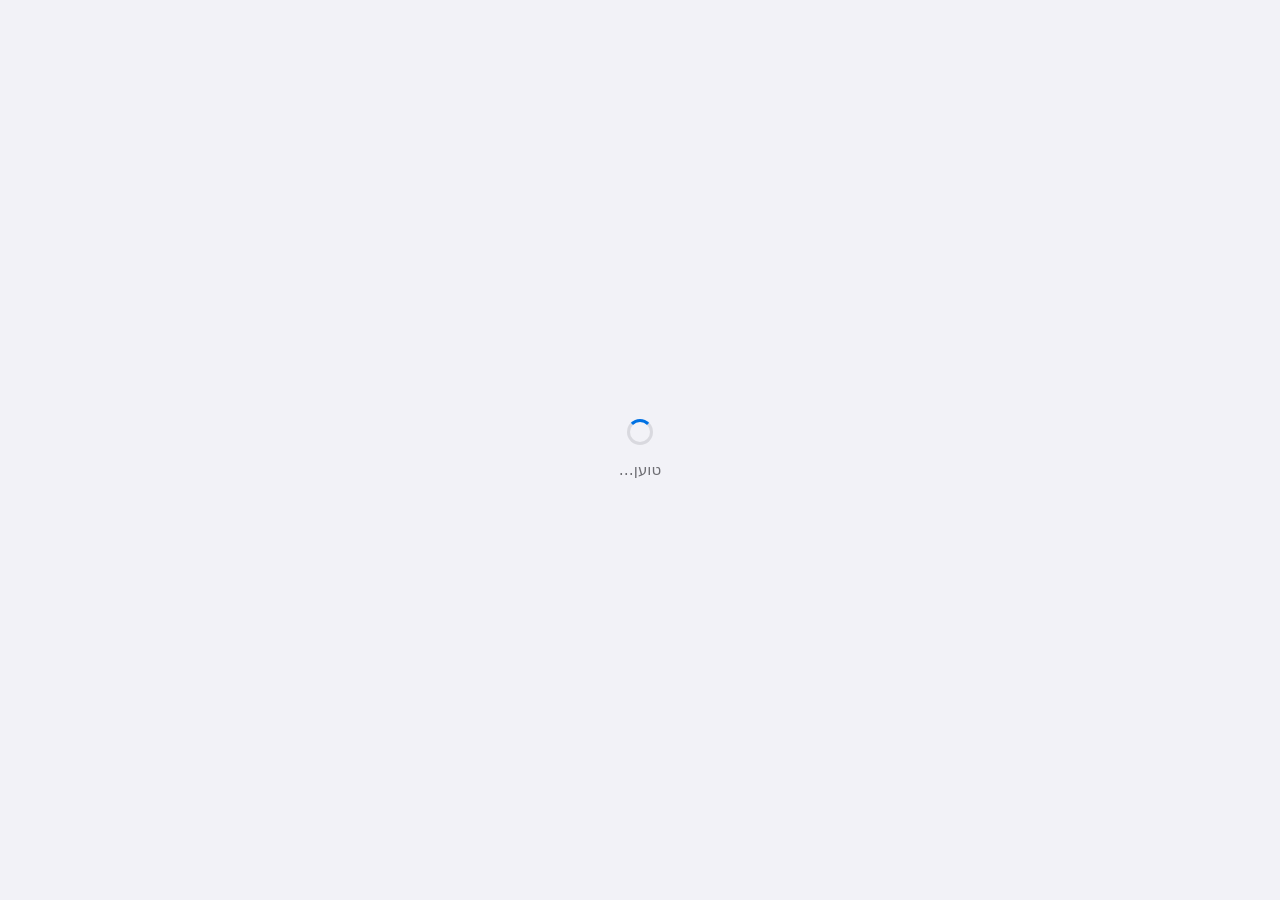
==== commit 19d6c44e: "Manual version: Jarvis's home screen, a heads-up display with his connections Jarvis's screen (#/jar" ====
--- a/m/index.html
+++ b/m/index.html
@@ -14,11 +14,7 @@
   <link rel="stylesheet" href="/app/styles.css" />
   <link rel="stylesheet" href="/next/next.css" />
   <link rel="stylesheet" href="/m/m.css" />
-  <link rel="stylesheet" href="/m/css/newproject.css" />
-  <link rel="stylesheet" href="/m/css/stages.css" />
-  <link rel="stylesheet" href="/m/css/core.css" />
-  <link rel="stylesheet" href="/m/css/types.css" />
-  <link rel="stylesheet" href="/m/css/pyramid.css" />
+  <link rel="stylesheet" href="/m/hud.css" />
   <script type="importmap">
     { "imports": { "preact": "/app/lib/preact.js", "preact/hooks": "/app/lib/hooks.js", "htm": "/app/lib/htm.js" } }
   </script>
--- a/m/m.css
+++ b/m/m.css
@@ -4,6 +4,10 @@
 
 .logo-m { width: 34px; height: 34px; border-radius: 10px; display: grid; place-items: center; color: var(--on-accent); background: var(--accent); flex: none; }
 .m-app .side-projects + .side-projects { margin-top: 10px; }
+/* ui.cutSafe: a Latin or number run inside a Hebrew name is one box, so an ellipsis takes it whole or not at all; a name
+   with no Hebrew cuts its own end, left to right. Aligned to the top: a box that clips sits on its bottom edge. */
+.ltr-run { display: inline-block; }
+.ltr-cut { display: inline-block; max-width: 100%; overflow: hidden; text-overflow: ellipsis; white-space: nowrap; vertical-align: top; }
 .page-head2 { display: flex; align-items: flex-end; justify-content: space-between; gap: 16px; flex-wrap: wrap; padding-top: 8px; }
 .page-head2 .sub { margin-top: 6px; }
 .ok-t { color: var(--ok); }
@@ -350,17 +354,21 @@
    separator is 9px tall (ui.Menu counts it). */
 .seg button.off { color: var(--fg-3); }
 /* A segment is 30px tall: its hit area reaches 44px along the block axis only, so segments side by side never share
-   one (CLAUDE.md). Not in the project's tabs, which scroll sideways on a phone and would then scroll a little down too. */
-.m-app .seg:not(.proj-tabs) button::after { content: ''; position: absolute; inset-inline: 0; inset-block: min(0px, (100% - 44px) / 2); }
+   one (CLAUDE.md). Not in a control that scrolls sideways (the project's tabs on a phone, a page's filter, next.css):
+   it would then scroll a little down too, and take the wheel or the swipe meant for the page. */
+.m-app .seg:not(.proj-tabs, .page > .seg) button::after { content: ''; position: absolute; inset-inline: 0; inset-block: min(0px, (100% - 44px) / 2); }
 .menu-item.off { color: var(--fg-3); cursor: default; }
 .m-app .menu .menu-label { white-space: normal; } /* a long label or reason wraps, read whole (ui.Menu counts the lines) */
 .m-app .menu .menu-item.off:active:not(:has(button:active, a:active, input:active)) { background: transparent; } /* no press light (app/styles.css) */
 .choice.off { cursor: default; }
 .choice.off:active:not(:has(button:active, a:active, input:active)) { background: transparent; } /* a place the type refuses (views/newproject.js) */
 .menu-sep { block-size: 1px; margin-block: 4px; margin-inline: 10px; background: var(--line); }
-/* The confirm sheet (views/confirm.js): what a change of place does, one line each, then who sees what. */
+/* The confirm sheet (views/confirm.js): what a change of place does, one line each, then who sees what. Its two
+   buttons are 44px targets. */
 .confirm .gate-facts { gap: 6px; }
 .confirm .note-band { margin-block-start: 12px; }
+.confirm .form-actions .btn { position: relative; }
+.confirm .form-actions .btn::after { content: ''; position: absolute; inset-inline: 0; inset-block: min(0px, (100% - 44px) / 2); }
 @media (prefers-contrast: more) {
   .card2, .ocard2, .qadd, .m-empty, .focus-empty, .opt-card, .person-chip, .hill-opt, .conf-opt, .st-opt { box-shadow: 0 0 0 1px var(--line-strong); }
   .seg-bar { box-shadow: inset 0 0 0 1px var(--line-strong); }
--- a/m/hud.css
+++ b/m/hud.css
@@ -0,0 +1,191 @@
+/* Jarvis's home (m/views/hud.js): a heads-up display. One extra colour, --hud, for the lines of the display; everything
+   else comes from the app's tokens. The rings only turn (nothing a finger holds moves on a timer), panels and rows give
+   feedback on press, and with reduced motion the display stands still. */
+:root { --hud: #007a9c; --on-hud: #ffffff; --hud-glow: 0.1; }
+:root[data-theme="dark"] { --hud: #64d2ff; --on-hud: #00222e; --hud-glow: 0.2; }
+
+.hud { --hud-ink: color-mix(in oklab, var(--hud) var(--ink), black); gap: 16px; font-variant-numeric: tabular-nums; }
+/* The display's light, behind everything on this page only. */
+.m-app.at-jarvis .main {
+  background:
+    radial-gradient(60rem 34rem at 50% 14rem, color-mix(in srgb, var(--hud) calc(var(--hud-glow) * 100%), transparent), transparent 70%),
+    linear-gradient(color-mix(in srgb, var(--hud) 5%, transparent) 1px, transparent 1px) 0 0 / 100% 44px,
+    linear-gradient(90deg, color-mix(in srgb, var(--hud) 5%, transparent) 1px, transparent 1px) 0 0 / 44px 100%;
+}
+
+.hud-head { padding-top: 8px; }
+.hud-eyebrow { display: flex; align-items: center; gap: 6px; flex-wrap: wrap; color: var(--hud-ink); font-size: 0.8125rem; font-weight: 600; letter-spacing: 0.01em; }
+.hud-live { width: 7px; height: 7px; border-radius: 50%; background: var(--h-on); box-shadow: 0 0 0 3px color-mix(in srgb, var(--h-on) 25%, transparent); }
+.hud-say { margin: 6px 0 0; font-size: 1.0625rem; line-height: 1.4; color: var(--fg-2); max-width: 40rem; }
+
+.hud-grid { display: grid; gap: 16px; grid-template-columns: minmax(0, 1fr) minmax(340px, 430px) minmax(0, 1fr); grid-template-areas: "a core b" "a feed b"; grid-template-rows: auto 1fr; align-items: start; }
+.hud-core { grid-area: core; display: flex; flex-direction: column; align-items: center; gap: 10px; min-width: 0; }
+.hud-col { display: flex; flex-direction: column; gap: 16px; min-width: 0; }
+.hud-col.a { grid-area: a; }
+.hud-col.b { grid-area: b; }
+.p-feed { grid-area: feed; }
+
+/* ---------- the reactor ---------- */
+.rx { position: relative; width: min(100%, 420px); aspect-ratio: 1; }
+.rx-svg { display: block; width: 100%; height: 100%; overflow: visible; }
+.rx-svg * { fill: none; vector-effect: non-scaling-stroke; }
+.rx-svg > circle:first-of-type { fill: url(#rx-glow); }
+.rx-tick { stroke: color-mix(in srgb, var(--hud) 45%, transparent); stroke-width: 1; }
+.rx-tick.big { stroke: var(--hud); stroke-width: 1.5; }
+.rx-orbit { stroke: color-mix(in srgb, var(--hud) 28%, transparent); stroke-width: 1; stroke-dasharray: 1 6; }
+.rx-arc { stroke: var(--hud); stroke-width: 5; opacity: 0.9; }
+.rx-arc.thin { stroke-width: 1.5; opacity: 0.55; }
+.rx-track { stroke: var(--fill-2); stroke-width: 3; }
+.rx-prog { stroke: var(--hud); stroke-width: 3; stroke-linecap: round; filter: drop-shadow(0 0 4px color-mix(in srgb, var(--hud) 70%, transparent)); transition: stroke-dasharray 0.6s var(--spring); }
+.rx-svg .rx-core { fill: color-mix(in srgb, var(--hud) 9%, var(--surface)); stroke: color-mix(in srgb, var(--hud) 45%, transparent); stroke-width: 1; }
+.rx-core-in { stroke: color-mix(in srgb, var(--hud) 30%, transparent); stroke-width: 1; stroke-dasharray: 2 5; }
+.rx-link { stroke: color-mix(in srgb, var(--fg-3) 35%, transparent); stroke-width: 1.5; stroke-linecap: round; }
+.rx-link.s-on { stroke: var(--hud); stroke-dasharray: 3 5; filter: drop-shadow(0 0 3px var(--hud)); }
+.rx-link.s-setup { stroke: color-mix(in srgb, var(--h-risk) 75%, transparent); stroke-dasharray: 2 5; }
+.rx-link.s-blocked { stroke: color-mix(in srgb, var(--h-off) 75%, transparent); stroke-dasharray: 2 5; }
+.rx-spin { transform-origin: 0 0; }
+
+.rx-center { position: absolute; inset: 0; margin: auto; width: 41%; height: 41%; border-radius: 50%; display: flex; flex-direction: column; align-items: center; justify-content: center; gap: 1px; color: var(--fg); }
+.rx-center b { font-size: clamp(2.75rem, 13vw, 3.75rem); line-height: 1; font-weight: 250; letter-spacing: -0.03em; }
+.rx-center span { font-size: 0.8125rem; font-weight: 600; color: var(--hud-ink); letter-spacing: 0.01em; }
+.rx-center small { font-size: 0.6875rem; color: var(--fg-3); letter-spacing: 0.02em; }
+
+.rx-node { position: absolute; translate: -50% -50%; width: 36px; height: 36px; border-radius: 50%; display: grid; place-items: center; --c: var(--s-todo);
+  color: color-mix(in oklab, var(--c) var(--ink), black); background: color-mix(in srgb, var(--c) 14%, var(--surface)); box-shadow: inset 0 0 0 1.5px color-mix(in srgb, var(--c) 55%, transparent); }
+.rx-node::after { content: ""; position: absolute; inset: -5px; border-radius: 50%; }
+.rx-node.s-on { --c: var(--hud); box-shadow: inset 0 0 0 1.5px var(--hud), 0 0 14px color-mix(in srgb, var(--hud) 55%, transparent); }
+.rx-node.s-setup { --c: var(--h-risk); }
+.rx-node.s-blocked { --c: var(--h-off); }
+.rx-node.s-off, .rx-node.s-never { color: var(--fg-3); }
+.rx-node.s-never { box-shadow: inset 0 0 0 1px var(--line-strong); opacity: 0.7; }
+
+.hud-talk { height: 46px; padding: 0 22px; border-radius: 999px; gap: 8px; font-size: 1rem; font-weight: 600; background: var(--hud); color: var(--on-hud); box-shadow: 0 6px 22px color-mix(in srgb, var(--hud) 35%, transparent); margin-top: -4px; }
+.hud-voice { font-size: 0.75rem; color: var(--fg-3); letter-spacing: 0.01em; text-align: center; }
+
+.hud-gauges { display: grid; grid-template-columns: repeat(4, minmax(0, 1fr)); gap: 6px; width: 100%; margin-top: 6px; padding: 12px 6px; border-radius: var(--r-card); background: var(--surface); box-shadow: var(--hud-edge, none); }
+.hud-gauge { --c: var(--hud); display: grid; justify-items: center; gap: 4px; min-width: 0; }
+.hud-gauge.bad { --c: var(--h-off); }
+.hud-gauge.ok { --c: var(--h-on); }
+.hud-gauge svg { grid-area: 1 / 1; width: 52px; height: 52px; }
+.hud-gauge circle { fill: none; stroke-width: 3; }
+.g-track { stroke: var(--fill-2); }
+.g-val { stroke: var(--c); stroke-linecap: round; transition: stroke-dasharray 0.6s var(--spring); }
+.hud-gauge b { grid-area: 1 / 1; align-self: center; font-size: 1.125rem; font-weight: 600; letter-spacing: -0.01em; color: color-mix(in oklab, var(--c) var(--ink), black); }
+.hud-gauge:not(.bad, .ok) b { color: var(--fg); }
+.hud-gauge span { font-size: 0.75rem; color: var(--fg-2); letter-spacing: 0.01em; text-align: center; }
+
+/* ---------- panels ---------- */
+:root[data-theme="dark"] .hud { --hud-edge: inset 0 0 0 0.5px color-mix(in srgb, var(--hud) 26%, transparent); }
+.hud-panel { position: relative; min-width: 0; padding: 12px 6px 6px; border-radius: var(--r-card); background: var(--surface); box-shadow: var(--hud-edge, none); }
+.hud-panel > header { display: flex; align-items: center; gap: 8px; padding: 0 10px 6px; }
+.hud-panel > header::before { content: ""; width: 3px; height: 14px; border-radius: 2px; background: var(--hud); }
+.hud-panel h2 { font-size: 0.8125rem; font-weight: 600; letter-spacing: 0.02em; color: var(--hud-ink); flex: 1; }
+.hud-n { font-size: 0.8125rem; font-weight: 600; color: var(--fg-3); letter-spacing: 0.04em; }
+.p-att > header::before { background: var(--h-off); }
+.p-att h2 { color: color-mix(in oklab, var(--h-off) var(--ink), black); }
+.p-wait > header::before { background: var(--s-waiting); }
+.p-wait h2 { color: color-mix(in oklab, var(--s-waiting) var(--ink), black); }
+
+.hud-row { width: 100%; display: flex; align-items: center; gap: 10px; padding: 9px 10px; border-radius: 12px; color: var(--fg); text-align: start; text-decoration: none; }
+.hud-row .grow, .sys .grow, .hud-day .grow { min-width: 0; display: flex; flex-direction: column; text-align: start; }
+.hud-row strong, .hud-day strong { font-size: 0.9375rem; font-weight: 600; white-space: nowrap; overflow: hidden; text-overflow: ellipsis; }
+.hud-row .grow > span, .hud-day .grow > span { font-size: 0.75rem; color: var(--fg-2); letter-spacing: 0.01em; white-space: nowrap; overflow: hidden; text-overflow: ellipsis; }
+.hud-row > .ic { color: var(--fg-3); flex: none; }
+.hud-row time { font-size: 0.6875rem; color: var(--fg-3); white-space: nowrap; letter-spacing: 0.01em; }
+.hud-ic { --c: var(--hud); flex: none; width: 30px; height: 30px; border-radius: 50%; display: grid; place-items: center; background: color-mix(in srgb, var(--c) 15%, transparent); color: color-mix(in oklab, var(--c) var(--ink), black); }
+.hud-ic.bad { --c: var(--h-off); }
+.hud-ic.warn { --c: var(--h-risk); }
+.p-wait .hud-ic { --c: var(--s-waiting); }
+.hud-more { display: flex; align-items: center; justify-content: center; gap: 2px; padding: 8px; font-size: 0.8125rem; font-weight: 600; color: var(--hud-ink); text-decoration: none; border-radius: 12px; }
+.hud-quiet { display: flex; align-items: center; gap: 8px; margin: 0; padding: 8px 12px 12px; font-size: 0.875rem; color: var(--fg-2); }
+.hud-quiet .ic { color: var(--h-on); }
+.hud-foot { margin: 0; padding: 8px 10px 6px; font-size: 0.6875rem; line-height: 1.4; color: var(--fg-3); letter-spacing: 0.01em; }
+
+.hud-sys { display: grid; grid-template-columns: repeat(2, minmax(0, 1fr)); gap: 6px; padding: 0 4px; }
+.sys { --c: var(--s-todo); display: flex; align-items: center; gap: 8px; min-width: 0; padding: 8px; border-radius: 12px; background: var(--fill); color: var(--fg); text-align: start; }
+.sys strong { font-size: 0.875rem; font-weight: 600; white-space: nowrap; overflow: hidden; text-overflow: ellipsis; }
+.sys .grow > span { display: flex; align-items: center; gap: 5px; font-size: 0.75rem; color: var(--fg-2); letter-spacing: 0.01em; white-space: nowrap; }
+.sys-ic { flex: none; width: 30px; height: 30px; border-radius: 50%; display: grid; place-items: center; background: color-mix(in srgb, var(--c) 16%, var(--surface)); color: color-mix(in oklab, var(--c) var(--ink), black); }
+.sys-ic.lg { width: 52px; height: 52px; }
+.sys-dot { width: 6px; height: 6px; border-radius: 50%; background: var(--c); flex: none; }
+:is(.sys, .sys-ic).s-on { --c: var(--h-on); }
+.sys.s-on .sys-ic, .sys-ic.lg.s-on { --c: var(--hud); }
+:is(.sys, .sys-ic).s-setup { --c: var(--h-risk); }
+:is(.sys, .sys-ic).s-blocked { --c: var(--h-off); }
+.sys.s-never strong { color: var(--fg-2); }
+
+.hud-day { list-style: none; margin: 0; padding: 0 4px; display: flex; flex-direction: column; }
+.hud-day li { display: flex; align-items: center; gap: 10px; padding: 7px 6px; border-radius: 12px; }
+.hud-day time { flex: none; width: 3.25rem; font-size: 0.75rem; font-weight: 600; color: var(--hud-ink); letter-spacing: 0.01em; }
+.hud-day li.k-stuck time { color: var(--bad); }
+.hud-day button.grow { color: inherit; border-radius: 8px; }
+.hud-feed { display: flex; flex-direction: column; }
+
+/* ---------- one system's sheet ---------- */
+.link-sheet { gap: 14px; }
+.link-top { display: flex; align-items: center; gap: 14px; }
+.link-top .grow { display: flex; flex-direction: column; align-items: flex-start; gap: 6px; min-width: 0; }
+.link-top h3 { font-size: 1.375rem; letter-spacing: -0.015em; }
+.link-note { margin: 0; padding: 10px 12px; border-radius: 12px; background: var(--fill); font-size: 0.9375rem; line-height: 1.45; }
+.link-dl { margin: 0; display: flex; flex-direction: column; gap: 12px; }
+.link-dl dt { display: flex; align-items: center; gap: 6px; font-size: 0.8125rem; font-weight: 600; color: var(--fg-2); letter-spacing: 0.01em; }
+.link-dl dd { margin: 3px 0 0; font-size: 1rem; line-height: 1.45; }
+
+/* ---------- the ways in ---------- */
+a.side-jv, a.jv-mid { text-decoration: none; }
+.side-jv.on { background: color-mix(in srgb, var(--hud) 14%, transparent); }
+.side-jv.on .grow span { color: var(--hud-ink, var(--fg-2)); }
+.m-tabbar .jv-mid.on .jv-ball { box-shadow: 0 0 0 2px var(--surface), 0 0 0 3.5px var(--hud), 0 4px 18px color-mix(in srgb, var(--hud) 50%, transparent); }
+
+/* ---------- response ---------- */
+.rx-center, .rx-node, .hud-talk, .sys, .hud-more { transition: transform 0.44s var(--spring), background-color 0.2s, box-shadow 0.2s, opacity 0.2s; }
+.rx-center:active, .hud-talk:active, .sys:active, .hud-more:active { transform: scale(0.95); transition-duration: 0.08s; }
+.rx-node:active { transform: scale(0.9); transition-duration: 0.08s; }
+.hud-row, .hud-day button.grow { transition: background-color 0.3s; }
+.hud-row:active, .hud-day li:has(button:active) { background: var(--press); transition-duration: 0s; }
+@media (hover: hover) {
+  .hud-row:hover, .hud-day li:has(button:hover), .hud-more:hover { background: var(--hover); }
+  .sys:hover { background: var(--fill-2); }
+  .rx-node:hover { background: color-mix(in srgb, var(--c) 26%, var(--surface)); }
+  .hud-talk:hover { filter: brightness(1.08); }
+}
+
+/* ---------- motion: the display comes up, then only turns ---------- */
+@media (prefers-reduced-motion: no-preference) {
+  .rx-spin { animation: rxturn 50s linear infinite; }
+  .rx-spin.slow { animation-duration: 240s; }
+  .rx-spin.back { animation-duration: 80s; animation-direction: reverse; }
+  .rx-link.s-on { animation: rxflow 1.6s linear infinite; }
+  .rx-node { animation: hudpop 0.5s var(--spring) both; animation-delay: calc(120ms + var(--i) * 35ms); }
+  .rx-svg, .rx-center { animation: hudpop 0.6s var(--spring) both; }
+  .hud-panel, .hud-gauges { animation: hudrise 0.5s var(--spring) both; }
+  .hud-col.a .hud-panel { animation-delay: 60ms; }
+  .hud-col.b .hud-panel { animation-delay: 120ms; }
+  .p-feed { animation-delay: 180ms; }
+}
+@media (prefers-reduced-motion: reduce) {
+  .rx-node, .rx-svg, .rx-center, .hud-panel, .hud-gauges { animation: hudfade 0.25s ease both; }
+}
+@keyframes rxturn { to { transform: rotate(360deg); } }
+@keyframes rxflow { to { stroke-dashoffset: -16; } }
+@keyframes hudpop { from { opacity: 0; scale: 0.82; } }
+@keyframes hudrise { from { opacity: 0; transform: translateY(14px); } }
+@keyframes hudfade { from { opacity: 0; } }
+
+@media (prefers-contrast: more) {
+  .hud-panel, .hud-gauges, .sys { box-shadow: 0 0 0 1px var(--line-strong); }
+  .rx-orbit, .rx-tick { stroke: var(--hud); }
+  .hud-row .grow > span, .sys .grow > span, .hud-gauge span { color: var(--fg); }
+}
+
+@media (min-width: 901px) and (max-width: 1240px) {
+  .hud-grid { grid-template-columns: minmax(0, 1fr) minmax(0, 1fr); grid-template-areas: "core core" "a b" "feed feed"; }
+}
+@media (max-width: 900px) {
+  .hud { gap: 12px; }
+  .hud-head h1 { font-size: 2rem; }
+  .hud-grid { grid-template-columns: minmax(0, 1fr); grid-template-areas: "core" "a" "b" "feed"; gap: 12px; }
+  .hud-col { gap: 12px; }
+  .rx { width: min(100%, 370px); }
+  .m-app.at-jarvis .main { background-position: 50% 0, 0 0, 0 0; }
+}
